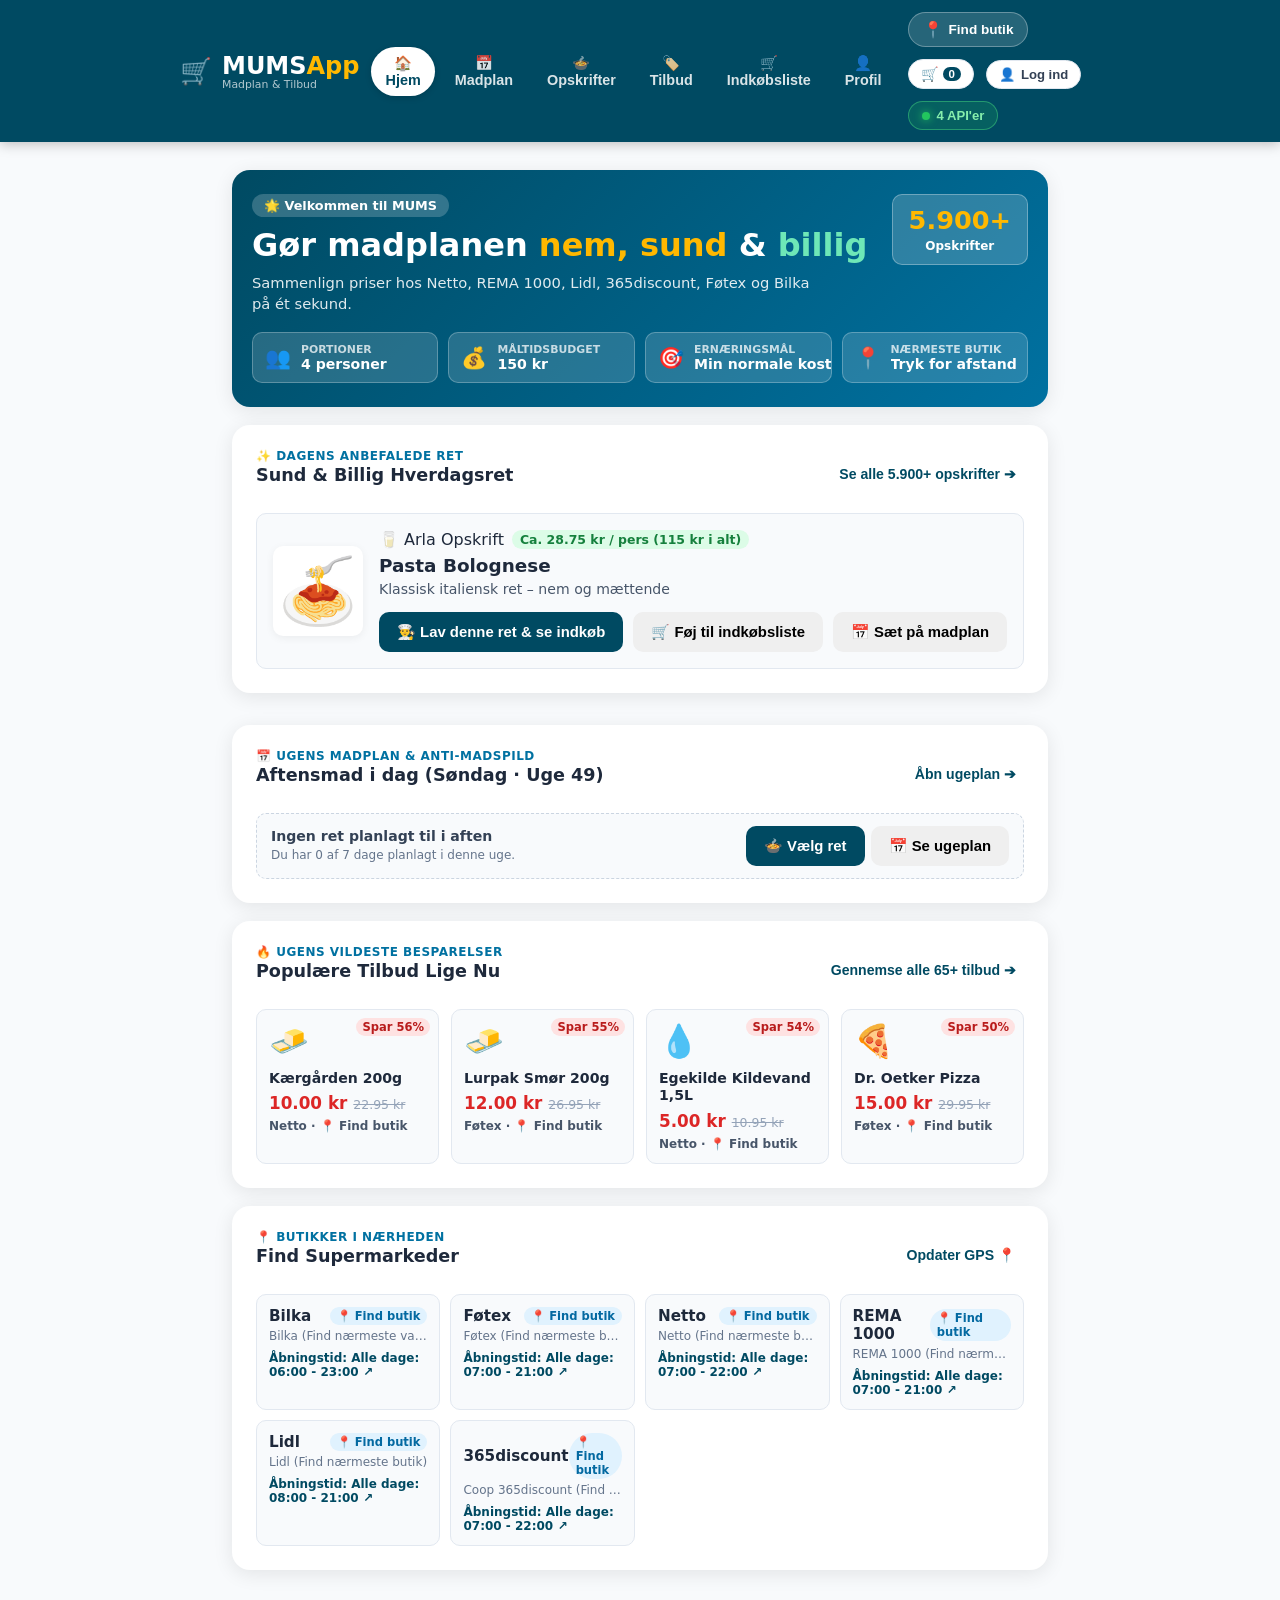
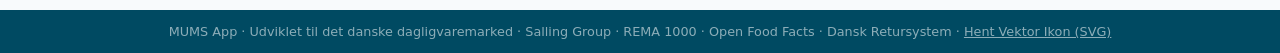
==== index.html @ fb839d9d "Multi-uge madplan (Uge 45 og frem), dynamisk person-skalering for raavarer, priser og kalorier samt " ====
<!DOCTYPE html>
<html lang="da">
<head>
  <meta charset="UTF-8" />
  <meta name="viewport" content="width=device-width, initial-scale=1.0, maximum-scale=1.0, user-scalable=no" />
  <meta name="theme-color" content="#10b981" />
  <meta name="mobile-web-app-capable" content="yes" />
  <meta name="apple-mobile-web-app-capable" content="yes" />
  <meta name="apple-mobile-web-app-status-bar-style" content="black-translucent" />
  <meta name="apple-mobile-web-app-title" content="MUMS" />
  <link rel="manifest" href="manifest.json" />
  <link rel="icon" type="image/svg+xml" href="icons/icon.svg" />
  <link rel="icon" type="image/png" sizes="192x192" href="icons/icon-192.png" />
  <link rel="apple-touch-icon" href="icons/icon-192.png" />
  <title>MUMS – Smart Dansk Mad- & Indkøbsapp</title>
  <link rel="stylesheet" href="style.css?v=11" />
  <!-- EmailJS SDK til rigtig email-afsendelse (gratis tier: 200 mails/måned) -->
  <script src="https://cdn.jsdelivr.net/npm/@emailjs/browser@4/dist/email.min.js"></script>
  <script>
    // Tving øjeblikkelig opdatering af service worker og bryd gammel cache
    if ('serviceWorker' in navigator && window.location.protocol.startsWith('http')) {
      navigator.serviceWorker.getRegistrations().then(function(regs) {
        regs.forEach(function(r) {
          if (r.waiting) r.waiting.postMessage({ type: 'SKIP_WAITING' });
          r.update();
        });
      });
    }
  </script>
</head>
<body>

  <!-- APP OPDATERING BANNER (vises automatisk når ny version er klar) -->
  <div id="updateBanner" class="update-banner hidden" role="alert" aria-live="polite">
    <span class="update-banner-icon">🆕</span>
    <div class="update-banner-text">
      <strong>Ny version af MUMS er klar!</strong>
      <span>Opdater nu for at få de nyeste funktioner og forbedringer.</span>
    </div>
    <button id="btnUpdateNow" class="btn-update-now">🔄 Opdater nu</button>
    <button id="btnUpdateDismiss" class="btn-update-dismiss" aria-label="Luk">✕</button>
  </div>

  <!-- APP HEADER (Sticky top bar) -->
  <header class="header">
    <div class="header-inner">
      <div class="logo-group" id="logoBtn" title="Gå til Hjem">
        <span class="logo-icon">🛒</span>
        <div class="logo-text-wrap">
          <span class="logo-text">MUMS<span class="logo-sub">App</span></span>
          <span class="logo-tagline">Madplan & Tilbud</span>
        </div>
      </div>

      <!-- DESKTOP TOP NAV -->
      <nav class="desktop-nav" aria-label="Hovednavigation">
        <button class="nav-tab-btn active" data-tab="home">🏠 Hjem</button>
        <button class="nav-tab-btn" data-tab="mealplan">📅 Madplan</button>
        <button class="nav-tab-btn" data-tab="recipes">🍲 Opskrifter</button>
        <button class="nav-tab-btn" data-tab="offers">🏷️ Tilbud</button>
        <button class="nav-tab-btn" data-tab="shopping">
          🛒 Indkøbsliste
          <span id="desktopCartBadge" class="nav-counter-badge hidden">0</span>
        </button>
        <button class="nav-tab-btn" data-tab="profile">👤 Profil</button>
      </nav>

      <!-- HEADER ACTIONS -->
      <div class="header-right">
        <button id="locationBtn" class="btn-location" title="Find nærmeste butikker">
          <span class="loc-icon">📍</span>
          <span id="locationBtnText">Find butik</span>
        </button>

        <button id="globalShoppingListBtn" class="btn-cart-nav" title="Gå til indkøbsliste" data-tab-target="shopping">
          🛒 <span id="cartCountBadge" class="cart-badge">0</span>
        </button>

        <button id="authBtn" class="btn-auth" title="Log ind eller se profil">
          <span id="authBtnIcon">👤</span>
          <span id="authBtnText">Log ind</span>
        </button>

        <button id="apiStatusBtn" class="btn-api-status" title="Vis tilknyttede API'er">
          <span class="api-live-dot"></span>
          <span>4 API'er</span>
        </button>

        <div class="api-counter" style="display:none;">
          <span id="callsLeft">25</span>
        </div>
      </div>
    </div>
  </header>

  <!-- MAIN APP CONTAINER -->
  <main class="main" id="mainContainer">

    <!-- PWA INSTALL PROMPT BANNER -->
    <div id="pwaInstallBanner" class="pwa-install-banner hidden">
      <div class="pwa-install-left">
        <img src="icons/icon.svg" alt="MUMS App" class="pwa-install-icon" />
        <div class="pwa-install-text-wrap">
          <div class="pwa-install-badge">📱 Føj til hjemmeskærm</div>
          <strong class="pwa-install-title">Installer MUMS som App</strong>
          <p class="pwa-install-desc">Få hurtig adgang direkte fra din telefon, fuld skærm og lynhurtig indlæsning.</p>
        </div>
      </div>
      <div class="pwa-install-actions">
        <button id="btnPwaInstall" class="btn btn-primary btn-sm">📲 Installer app</button>
        <button id="btnPwaDismiss" class="btn-dismiss-pwa" title="Luk banner" aria-label="Luk">✕</button>
      </div>
    </div>

    <!-- ========================================================================= -->
    <!-- 1. FANEN: HJEM (DASHBOARD & OVERBLIK)                                     -->
    <!-- ========================================================================= -->
    <section id="tabViewHome" class="tab-view active">
      <!-- Velkomst & Hurtigt Overblik -->
      <div class="card home-welcome-card">
        <div class="home-welcome-header">
          <div>
            <div class="home-greeting-pill">🌟 Velkommen til MUMS</div>
            <h1 class="home-hero-title">Gør madplanen <span class="highlight">nem, sund</span> & <span class="highlight2">billig</span></h1>
            <p class="home-hero-sub">Sammenlign priser hos Netto, REMA 1000, Lidl, 365discount, Føtex og Bilka på ét sekund.</p>
          </div>
          <div class="home-hero-badge">
            <span class="hero-badge-number">5.900+</span>
            <span class="hero-badge-txt">Opskrifter</span>
          </div>
        </div>

        <!-- Hurtige status-chips -->
        <div class="home-stats-grid">
          <div class="home-stat-chip" id="chipServings" data-tab-target="recipes">
            <span class="stat-chip-icon">👥</span>
            <div>
              <div class="stat-chip-lbl">Portioner</div>
              <div class="stat-chip-val" id="homeChipServingsVal">4 personer</div>
            </div>
          </div>
          <div class="home-stat-chip" id="chipBudget" data-tab-target="recipes">
            <span class="stat-chip-icon">💰</span>
            <div>
              <div class="stat-chip-lbl">Måltidsbudget</div>
              <div class="stat-chip-val" id="homeChipBudgetVal">150 kr</div>
            </div>
          </div>
          <div class="home-stat-chip" id="chipNutrition" data-tab-target="recipes">
            <span class="stat-chip-icon">🎯</span>
            <div>
              <div class="stat-chip-lbl">Ernæringsmål</div>
              <div class="stat-chip-val" id="homeChipNutritionVal">Standard mål</div>
            </div>
          </div>
          <div class="home-stat-chip" id="chipNearestStore" data-action="locate">
            <span class="stat-chip-icon">📍</span>
            <div>
              <div class="stat-chip-lbl">Nærmeste butik</div>
              <div class="stat-chip-val" id="homeChipNearestStoreVal">Tryk for afstand</div>
            </div>
          </div>
        </div>
      </div>

      <!-- Dagens Udvalgte Ret -->
      <div class="card home-featured-card">
        <div class="featured-card-top">
          <div class="section-title-wrap">
            <span class="section-badge">✨ Dagens anbefalede ret</span>
            <h2 class="section-title">Sund & Billig Hverdagsret</h2>
          </div>
          <button class="btn-link" data-tab-target="recipes">Se alle 5.900+ opskrifter ➔</button>
        </div>

        <div class="featured-dish-box" id="homeFeaturedDishBox">
          <div class="featured-dish-img">🍝</div>
          <div class="featured-dish-content">
            <div class="featured-dish-tags">
              <span class="recipe-source-badge arla">🥛 Arla Opskrift</span>
              <span class="featured-price-pill" id="homeFeaturedPricePill">Ca. 28,50 kr / pers</span>
            </div>
            <h3 class="featured-dish-title" id="homeFeaturedTitle">Cremet Pasta med Kylling & Bacon</h3>
            <p class="featured-dish-desc" id="homeFeaturedDesc">Lækker og hurtig pastaret med sprød bacon, saftig kylling og cremet flødesauce. Perfekt til familien på hverdage.</p>
            <div class="featured-dish-footer">
              <button class="btn btn-primary" id="btnCookFeatured" data-recipe-id="arla-pasta-bacon">
                👨‍🍳 Lav denne ret & se indkøb
              </button>
              <button class="btn btn-secondary" id="btnFeaturedToCart" data-recipe-id="arla-pasta-bacon">
                🛒 Føj til indkøbsliste
              </button>
              <button class="btn btn-secondary" id="btnFeaturedToMealPlan" data-recipe-id="arla-pasta-bacon" title="Sæt på ugentlig madplan">
                📅 Sæt på madplan
              </button>
            </div>
          </div>
        </div>
      </div>

      <!-- MADPLAN OVERBLIK PÅ FORSIDE -->
      <div class="card home-mealplan-preview-card" style="margin-top: 14px;">
        <div class="featured-card-top">
          <div class="section-title-wrap">
            <span class="section-badge">📅 Ugens Madplan & Anti-Madspild</span>
            <h2 class="section-title" id="homeMealPlanTodayTitle">Aftensmad i dag</h2>
          </div>
          <button class="btn-link" data-tab-target="mealplan">Åbn ugeplan ➔</button>
        </div>
        <div id="homeMealPlanTodayContent" class="home-mealplan-content" style="margin-top:12px;">
          <!-- Dynamically populated -->
        </div>
      </div>

      <!-- Ugens Hotteste Tilbud (Karrusel / Highlight) -->
      <div class="card home-offers-highlight">
        <div class="featured-card-top">
          <div class="section-title-wrap">
            <span class="section-badge">🔥 Ugens vildeste besparelser</span>
            <h2 class="section-title">Populære Tilbud Lige Nu</h2>
          </div>
          <button class="btn-link" data-tab-target="offers">Gennemse alle 65+ tilbud ➔</button>
        </div>

        <div class="home-top-offers-grid" id="homeTopOffersGrid">
          <!-- Dynamically populated with top 4 offers by savings -->
        </div>
      </div>


      <!-- Nærmeste Butikker Hurtig-Oversigt -->
      <div class="card home-stores-card">
        <div class="featured-card-top">
          <div class="section-title-wrap">
            <span class="section-badge">📍 Butikker i nærheden</span>
            <h2 class="section-title">Find Supermarkeder</h2>
          </div>
          <button class="btn-link" id="homeLocateBtn">Opdater GPS 📍</button>
        </div>
        <div class="home-stores-grid" id="homeStoresGrid">
          <!-- Dynamically populated with 6 stores -->
        </div>
      </div>
    </section>

    <!-- ========================================================================= -->
    <!-- NY FANE: MADPLAN (SKEMA, RIGTIGE PRISER, ANTI-MADSPILD & INDKØBSTJEKLISTE) -->
    <!-- ========================================================================= -->
    <section id="tabViewMealPlan" class="tab-view hidden">
      <!-- TOP OVERVIEW (MINIMALISTISK & OVERSKUELIG) -->
      <div class="card mp-clean-header-card">
        <div class="mp-clean-header-main">
          <div class="mp-header-left">
            <div class="mp-title-row">
              <h1 class="mp-main-title">📅 Madplan</h1>
              <div class="mp-quick-stats-strip">
                <span class="mp-pill mp-pill-dishes" id="mpStatDays">🍲 0/7 retter</span>
                <span class="mp-pill mp-pill-price" id="mpStatPrice">💰 0,00 kr</span>
                <span class="mp-pill mp-pill-waste" id="mpStatWasteScore">♻️ 100% udnyttelse</span>
                <span class="mp-pill mp-pill-servings" id="mpStatServings">👥 4 pers</span>
              </div>
            </div>
          </div>
          <div class="mp-header-actions">
            <button id="btnPrintMealPlanChecklist" class="btn btn-primary mp-btn-action" title="Udskriv overskuelig indkøbstjekliste med butikker">
              🖨️ Udskriv Tjekliste
            </button>
            <button id="btnTransferMealPlanToCart" class="btn btn-secondary mp-btn-action" title="Føj alle råvarer til din indkøbsliste">
              🛒 Føj til kurv
            </button>
            <button id="btnAutoFillZeroWaste" class="btn btn-secondary mp-btn-action" title="Autofyld tomme dage med retter der genbruger dine råvarer">
              ✨ Autofyld madspild
            </button>
            <button id="btnClearMealPlan" class="btn btn-secondary mp-btn-action btn-sm" title="Nulstil madplanen">
              🗑️ Nulstil
            </button>
          </div>
        </div>

        <!-- UGEVÆLGER & MULTI-UGE NAVIGATION (Vælg uge 45, 46, osv. og byg videre) -->
        <div class="mp-week-navigation-bar">
          <div class="mp-week-selector-group">
            <button type="button" class="btn btn-secondary btn-sm mp-week-nav-btn" id="btnPrevWeek" title="Gå til forrige uge">
              ◀ Forrige uge
            </button>
            <div class="mp-week-dropdown-wrap">
              <select id="mpWeekSelectDropdown" class="mp-week-select-dropdown" aria-label="Vælg uge for madplanen">
                <!-- Dynamisk genereret: Uge 44, Uge 45 (Nuværende), Uge 46, osv. -->
              </select>
            </div>
            <button type="button" class="btn btn-secondary btn-sm mp-week-nav-btn" id="btnNextWeek" title="Gå til næste uge">
              Næste uge ▶
            </button>
          </div>

          <div class="mp-week-actions-group">
            <button type="button" class="btn btn-secondary btn-sm" id="btnJumpToCurrentWeek" title="Hop direkte til den nuværende uge">
              📍 Denne uge
            </button>
            <button type="button" class="btn btn-secondary btn-sm" id="btnCopyWeekToNext" title="Kopiér denne madplan til næste uge så du kan bygge videre">
              📋 Kopiér til næste uge
            </button>
          </div>
        </div>

        <!-- PERSON-SKALERING (HURTIG VÆLGER FOR MADPLAN) -->
        <div class="mp-servings-bar-strip">
          <div class="mp-servings-label">
            <span>👥 Portionsstørrelse:</span>
            <span class="mp-servings-hint">(Skalerer automatisk råvarer, pakker, priser &amp; kalorier)</span>
          </div>
          <div class="mp-servings-pills-group" id="mpServingsPillsGroup">
            <button type="button" class="mp-serving-pill" data-servings="1">1 pers</button>
            <button type="button" class="mp-serving-pill" data-servings="2">2 pers</button>
            <button type="button" class="mp-serving-pill active" data-servings="4">4 pers</button>
            <button type="button" class="mp-serving-pill" data-servings="6">6 pers</button>
            <button type="button" class="mp-serving-pill" data-servings="8">8 pers</button>
          </div>
        </div>

        <!-- KOMPAKT ANTI-MADSPILD BÅND -->
        <div id="mpWasteInsightBox" class="mp-waste-compact-banner">
          <!-- Dynamically populated -->
        </div>
      </div>

      <!-- 7-DAGES VISUELT MADPLAN SKEMA -->
      <div class="mp-schedule-section">
        <div class="mp-schedule-header">
          <h2 class="mp-section-heading" id="mpScheduleHeading">🗓️ Ugens 7 Dage</h2>
          <span class="mp-section-hint" id="mpScheduleWeekHint">Vælg retter eller klik for at bytte</span>
        </div>
        <div class="mealplan-week-grid" id="mealPlanWeekGrid">
          <!-- 7 cards: Mandag til Søndag -->
        </div>
      </div>

      <!-- INDKØBSTJEKLISTE ("HVAD DU SKAL KØBE & HVOR FRA") -->
      <div class="card mp-shopping-card" id="mealPlanShoppingCard">
        <!-- PRINT SPECIFIK OVERSKRIFT (KUN SYNLIG PÅ PAPIR) -->
        <div class="mp-print-header" id="mpPrintHeader" style="display:none;">
          <div style="display:flex; justify-content:space-between; align-items:flex-start; border-bottom:2px solid #0f172a; padding-bottom:8px; margin-bottom:12px;">
            <div>
              <h1 style="font-size:20pt; font-weight:800; margin:0; color:#0f172a;">MUMS INDKØBSTJEKLISTE</h1>
              <p style="font-size:10pt; color:#475569; margin:3px 0 0 0;" id="mpPrintHeaderDate">Ugens madplan · Samlet indkøb</p>
            </div>
            <div style="text-align:right;">
              <div style="font-size:14pt; font-weight:800; color:#059669;" id="mpPrintHeaderTotal">Total: 0,00 kr</div>
              <div style="font-size:9pt; color:#64748b;" id="mpPrintHeaderSummary">0 retter · 0 varer</div>
            </div>
          </div>
        </div>

        <div class="mp-shopping-top-bar">
          <div>
            <div class="mp-badge-tag">🛒 Hvad du skal købe & hvor fra</div>
            <h2 class="mp-section-heading" style="margin-top:2px;">Indkøbstjekliste</h2>
            <p class="mp-subtext" id="mpShoppingSubtitle">
              Alle råvarer fra ugens måltider slået sammen i hele butikspakker.
            </p>
          </div>
          <div class="mp-shopping-top-actions no-print">
            <button id="btnPrintChecklistDirect" class="btn btn-primary mp-btn-action">
              🖨️ Udskriv Tjekliste
            </button>
            <button id="btnCopyWeeklyShoppingList" class="btn btn-secondary mp-btn-action">
              📋 Kopiér
            </button>
          </div>
        </div>

        <!-- BUTIKSVISNING TABS -->
        <div class="mp-store-filter-wrap no-print">
          <div class="mp-view-tabs" id="mpStoreViewTabs">
            <button class="mp-tab-btn active" data-view="split" id="tabViewSplit">
              🏷️ Opdelt efter butik <span class="mp-tab-pill-badge" id="mpSplitSavingsBadge">Spar mest</span>
            </button>
            <button class="mp-tab-btn" data-view="single" id="tabViewSingle">
              🏪 Samlet i én butik <span class="mp-tab-pill-badge" id="mpSingleCheapestStoreBadge">Nemmest</span>
            </button>
          </div>
        </div>

        <!-- PROGRESS TRACKER FOR TJEKLISTE -->
        <div class="mp-checklist-progress-bar-wrap no-print" id="mpChecklistProgressWrap">
          <div class="mp-progress-info">
            <span id="mpProgressText">0 af 0 varer fundet (0%)</span>
            <button type="button" class="btn-text-link" id="btnResetCheckedItems" style="display:none;">Nulstil afkrydsning</button>
          </div>
          <div class="mp-progress-track">
            <div class="mp-progress-fill" id="mpProgressFill" style="width: 0%;"></div>
          </div>
        </div>

        <!-- BUTIKSSAMMENLIGNING CHIPS -->
        <div id="mpStorePriceCompareBar" class="mp-store-compare-bar no-print" style="margin-top:12px;">
          <!-- Dynamically populated with prices across all 6 stores -->
        </div>

        <!-- TJEKLISTE AF INGREDIENSER MED INTERAKTIVE CHECKBOXES -->
        <div id="mpWeeklyIngredientsList" class="mp-checklist-container" style="margin-top:14px;">
          <!-- Dynamically populated -->
        </div>
      </div>
    </section>

    <!-- ========================================================================= -->
    <!-- 2. FANEN: OPSKRIFTER (CATALOG, PORTIONER, BUDGET & MATCH)                 -->
    <!-- ========================================================================= -->
    <section id="tabViewRecipes" class="tab-view hidden">
      <!-- PORTIONS- & BUDGET KONTROL -->
      <div class="card servings-budget-bar">
        <div class="servings-budget-inner">
          <div class="servings-group">
            <span class="ctrl-label">👥 Antal personer:</span>
            <div class="servings-pills">
              <button class="servings-btn" data-servings="1">1 pers.</button>
              <button class="servings-btn" data-servings="2">2 pers.</button>
              <button class="servings-btn active" data-servings="4">4 pers.</button>
              <button class="servings-btn" data-servings="6">6 pers.</button>
              <button class="servings-btn" data-servings="8">8 pers.</button>
            </div>
            <span class="servings-hint">Skalerer automatisk ingredienser & pakker</span>
          </div>

          <div class="budget-group">
            <span class="ctrl-label">💰 Maks. Budget pr. måltid:</span>
            <div class="budget-input-wrap">
              <input type="number" id="budgetInput" placeholder="Fx 150" min="10" step="5" class="budget-input" value="150" />
              <span class="budget-curr">kr</span>
            </div>
            <span id="budgetStatusBadge" class="budget-badge-pill within">Inden for budget</span>
          </div>
        </div>
      </div>

      <!-- ERNÆRINGSPROFIL & PRÆFERENCER -->
      <div class="card nutrition-section">
        <div class="nutrition-header">
          <div>
            <h2 class="section-title" style="margin-bottom:4px;">🎯 Dit Ernæringsmål</h2>
            <p class="section-subtitle">Vælg et hurtigt mål, skift mellem dine egne profiler, eller klik <strong>Indstil selv</strong></p>
            <div class="profile-manager-row">
              <div class="profile-select-wrap">
                <label for="userProfileSelect" class="profile-label">Aktiv profil:</label>
                <select id="userProfileSelect" class="profile-dropdown">
                  <option value="none">Standard mål</option>
                </select>
              </div>
              <div class="profile-actions-wrap">
                <button id="btnNewProfile" class="btn-profile-act" title="Opret ny profil">➕ Ny profil</button>
                <button id="btnEditProfile" class="btn-profile-act hidden" title="Rediger profil">✏️ Rediger</button>
                <button id="btnDeleteProfile" class="btn-profile-act btn-profile-danger hidden" title="Slet profil">🗑️ Slet</button>
              </div>
            </div>
          </div>
          <div class="quick-preset-btns">
            <button class="preset-pill-btn" data-preset="bulk">💪 Bulk</button>
            <button class="preset-pill-btn" data-preset="cutting">🔥 Cutting</button>
            <button class="preset-pill-btn" data-preset="maintain">⚖️ Vedligehold</button>
            <button id="toggleCustomPrefsBtn" class="preset-pill-btn preset-custom">⚙️ Indstil selv</button>
            <button id="clearProfile" class="preset-pill-btn preset-clear">× Nulstil</button>
          </div>
        </div>

        <!-- TOGGLABLE NUMERIC INPUTS CONTAINER -->
        <div id="customNutritionWrap" class="custom-nutrition-wrap hidden">
          <div class="custom-nutrition-banner">
            <span>Skriv dine specifikke grænser per portion og vælg enhed:</span>
          </div>
          <div class="pref-grid">
            <div class="pref-box">
              <label class="pref-label">
                <span>🥩 Protein</span>
                <span class="pref-sub">Min. ønsket</span>
              </label>
              <div class="pref-input-group">
                <input type="number" id="prefProteinVal" class="pref-num-input" placeholder="fx 40" min="0" step="1" />
                <select id="prefProteinUnit" class="pref-unit-select">
                  <option value="g">gram (g)</option>
                  <option value="mg">mg</option>
                  <option value="kcal">kcal</option>
                  <option value="pct">% energi</option>
                </select>
              </div>
            </div>

            <div class="pref-box">
              <label class="pref-label">
                <span>🥑 Fedt</span>
                <span class="pref-sub">Max. ønsket</span>
              </label>
              <div class="pref-input-group">
                <input type="number" id="prefFatVal" class="pref-num-input" placeholder="fx 15" min="0" step="1" />
                <select id="prefFatUnit" class="pref-unit-select">
                  <option value="g">gram (g)</option>
                  <option value="mg">mg</option>
                  <option value="kcal">kcal</option>
                  <option value="pct">% energi</option>
                </select>
              </div>
            </div>

            <div class="pref-box">
              <label class="pref-label">
                <span>⚡ Kalorier</span>
                <span class="pref-sub">Mål per portion</span>
              </label>
              <div class="pref-input-group">
                <input type="number" id="prefKcalVal" class="pref-num-input" placeholder="fx 550" min="0" step="10" />
                <select id="prefKcalUnit" class="pref-unit-select">
                  <option value="kcal">kcal</option>
                  <option value="kJ">kJ</option>
                </select>
              </div>
            </div>

            <div class="pref-box">
              <label class="pref-label">
                <span>🌾 Kulhydrater</span>
                <span class="pref-sub">Mål per portion</span>
              </label>
              <div class="pref-input-group">
                <input type="number" id="prefCarbsVal" class="pref-num-input" placeholder="fx 60" min="0" step="1" />
                <select id="prefCarbsUnit" class="pref-unit-select">
                  <option value="g">gram (g)</option>
                  <option value="mg">mg</option>
                  <option value="kcal">kcal</option>
                  <option value="pct">% energi</option>
                </select>
              </div>
            </div>
          </div>
        </div>

        <div id="profileSummary" class="profile-summary hidden">
          <span id="profileSummaryText"></span>
        </div>
      </div>

      <!-- OPSKRIFTSFILTER & ARLA / VALDEMARSRO HUB -->
      <div class="card recipe-hub-card">
        <div class="recipe-hub-top">
          <div>
            <h2 class="section-title" style="margin-bottom:4px;">🍲 Find Retter & Opskrifter</h2>
            <p class="section-subtitle">Vælg kilde, søg direkte blandt 5.900+ verificerede retter fra Arla, Valdemarsro og MUMS, eller filtrér efter råvare</p>
          </div>
          <div class="recipe-source-pills" id="recipeSourcePills">
            <button class="recipe-source-pill active" data-source="all">🌟 Alle opskrifter</button>
            <button class="recipe-source-pill" data-source="Arla">🥛 Arla Opskrifter</button>
            <button class="recipe-source-pill" data-source="Valdemarsro">🌿 Valdemarsro</button>
          </div>
        </div>

        <!-- Råvare hurtig-filtre -->
        <div class="recipe-cat-filter-row">
          <button class="recipe-cat-btn active" data-cat="all">🌟 Alle typer</button>
          <button class="recipe-cat-btn" data-cat="pasta">🍝 Pasta</button>
          <button class="recipe-cat-btn" data-cat="kylling">🍗 Kylling</button>
          <button class="recipe-cat-btn" data-cat="oksekød">🥩 Oksekød</button>
          <button class="recipe-cat-btn" data-cat="vegetar">🥦 Vegetar</button>
          <button class="recipe-cat-btn" data-cat="fisk">🐟 Fisk</button>
          <button class="recipe-cat-btn" data-cat="suppe">🍲 Suppe</button>
        </div>

        <div class="recipe-quick-search-row" style="display: flex; gap: 10px; flex-wrap: wrap; align-items: center;">
          <input type="text" id="recipeSearchInput" placeholder="🔎 Søg direkte blandt alle 5.900+ retter (fx carbonara, kylling i karry, lasagne, laks, suppe...)" class="recipe-search-input" style="flex: 1; min-width: 220px;" />
          
          <div class="recipe-focus-wrap" style="display: flex; align-items: center; gap: 8px;">
            <label for="recipeFocusSelect" style="font-size: 13px; font-weight: 700; color: var(--text-secondary); white-space: nowrap;">🎯 Fokusér på:</label>
            <select id="recipeFocusSelect" class="auth-input" style="padding: 8px 12px; font-size: 13px; border-radius: 8px; font-weight: 700; cursor: pointer; min-width: 190px; background: var(--bg-card); color: var(--text-primary); border: 1.5px solid var(--border-color);">
              <option value="cheapest">💰 Billigste pris først</option>
              <option value="match_pct">🎯 Bedste match</option>
              <option value="low_carbs">🌾 Færrest kulhydrater</option>
              <option value="high_protein">🥩 Mest protein</option>
              <option value="low_kcal">⚡ Færrest kalorier (slank)</option>
              <option value="fastest">⏱️ Hurtigste tilberedning</option>
            </select>
          </div>

          <div class="recipe-search-info-bar">
            <span id="recipeCountDisplay" class="recipe-count-pill">⚡ 5.900+ retter</span>
          </div>
        </div>
      </div>

      <!-- INGREDIENS INPUT OG BUTIKSVALG (HURTIG SØGNING) -->
      <div class="card input-section" style="margin-top: 14px;">
        <div class="section-collapsible-title">
          <span>🥕 Søg specifikt ud fra dine egne ingredienser</span>
        </div>
        <div class="quick-picks">
          <p class="quick-label">Hurtige råvarer:</p>
          <div class="quick-buttons">
            <button class="quick-btn" data-recipe="pasta">🍝 Pasta</button>
            <button class="quick-btn" data-recipe="chicken">🍗 Kylling</button>
            <button class="quick-btn" data-recipe="drinks">🥤 Sodavand & Pant</button>
            <button class="quick-btn" data-recipe="salad">🥗 Salat</button>
            <button class="quick-btn" data-recipe="soup">🍲 Suppe</button>
            <button class="quick-btn" data-recipe="fish">🐟 Fisk</button>
            <button class="quick-btn" data-recipe="eggs">🥚 Æg</button>
            <button class="quick-btn" data-recipe="beef">🥩 Oksekød</button>
          </div>
        </div>

        <div class="ingredient-input-row">
          <input type="text" id="ingredientInput" class="ingredient-input"
            placeholder="Fx: kylling, flæskesteg, pasta, eller ingredienser du har..." autocomplete="off" />
          <button id="addIngredientBtn" class="btn btn-primary">+ Tilføj råvare</button>
        </div>
        <div id="ingredientTags" class="ingredient-tags"></div>

        <div class="store-filter">
          <p class="filter-label">Aktive butikker i sammenligningen:</p>
          <div class="store-checkboxes" id="storeCheckboxes">
            <label class="store-check"><input type="checkbox" name="store" value="bilka" checked /><span class="store-dot bilka-dot"></span>Bilka</label>
            <label class="store-check"><input type="checkbox" name="store" value="foetex" checked /><span class="store-dot foetex-dot"></span>Føtex</label>
            <label class="store-check"><input type="checkbox" name="store" value="netto" checked /><span class="store-dot netto-dot"></span>Netto</label>
            <label class="store-check"><input type="checkbox" name="store" value="rema" checked /><span class="store-dot rema-dot"></span>REMA 1000</label>
            <label class="store-check"><input type="checkbox" name="store" value="lidl" checked /><span class="store-dot lidl-dot"></span>Lidl</label>
            <label class="store-check"><input type="checkbox" name="store" value="coop365" checked /><span class="store-dot coop365-dot"></span>365discount</label>
          </div>
        </div>

        <button id="searchBtn" class="btn btn-search">
          <span class="btn-icon">🔍</span>
          Find retter & sammenlign priser
        </button>
      </div>

      <!-- LOADING INDICATOR -->
      <div id="loadingSection" class="loading-section hidden">
        <div class="spinner"></div>
        <p id="loadingText" class="loading-text">Søger priser & ernæring...</p>
      </div>

      <!-- OPSKRIFTSKORT GRID -->
      <div id="resultsSection">
        <div id="recipeCards" class="recipe-cards-grid">
          <!-- Filled dynamically by renderRecipeCards() -->
        </div>

        <!-- PRISSAMMENLIGNINGS TABEL -->
        <div class="card price-comparison-card" style="margin-top:20px;">
          <div class="results-header">
            <div>
              <h2 class="section-title" style="margin-bottom:4px;">💰 Prissammenligning</h2>
              <div class="pant-banner-badge">
                <span>🏷️ <strong>Dansk Pant</strong> (Pant A: 1 kr · Pant B: 1,5 kr · Pant C: 3 kr) beregnes automatisk</span>
              </div>
            </div>
            <div class="total-row">
              <span>Bedste samlede pris:</span>
              <span id="totalBestPrice" class="total-price">—</span>
            </div>
          </div>
          <div id="comparisonTable" class="comparison-table-wrapper"></div>
          <div id="winnerBanner" class="winner-banner hidden">
            <div class="winner-icon">🏆</div>
            <div>
              <div class="winner-title">Billigste samlet indkøb</div>
              <div id="winnerStore" class="winner-store"></div>
            </div>
            <div id="winnerPrice" class="winner-price"></div>
          </div>
        </div>
      </div>

      <!-- EMPTY STATE -->
      <div id="emptyState" class="empty-state hidden">
        <div class="empty-icon">🛒</div>
        <p>Vælg dine ingredienser eller søg en ret foroven</p>
      </div>
    </section>

    <!-- ========================================================================= -->
    <!-- 3. FANEN: TILBUD (AVISER, COUNTDOWN & UDLØB-HÅNDTERING)                    -->
    <!-- ========================================================================= -->
    <section id="tabViewOffers" class="tab-view hidden">
      <!-- LIVE COUNTDOWN & AVIS STATUS BANNER -->
      <div class="card flyer-countdown-banner">
        <div class="countdown-banner-inner">
          <div class="countdown-banner-left">
            <div class="flyer-status-badge">
              <span class="live-pulse-dot"></span>
              <span id="activeFlyerBadgeText">Aktiv Tilbudsavis</span>
            </div>
            <h2 class="active-flyer-title" id="activeFlyerTitle">Bilka Avisen – Ugens Tilbud</h2>
            <div class="flyer-dates-row">
              <span>📅 Gyldig fra: <strong id="flyerStartDate">Man.</strong> til <strong id="flyerEndDate">Søn.</strong></span>
            </div>
          </div>

          <div class="countdown-banner-right">
            <div class="countdown-box">
              <span class="countdown-label">⏳ Udløber om:</span>
              <span class="countdown-clock" id="flyerCountdownClock">02d 14t 32m 10s</span>
            </div>
            <button id="btnSimulateExpire" class="btn-simulate-expire" title="Simulér avisudløb og aktivér næste avis">
              ⏩ Simulér avisudløb & skift avis
            </button>
          </div>
        </div>
      </div>

      <!-- DAGLIG TILBUDS-CHECKER FRA ALLE SUPERMARKEDER -->
      <div class="card daily-sync-bar" id="dailySyncBar">
        <div class="daily-sync-content">
          <div class="daily-sync-status-indicator">
            <span class="daily-sync-pulsing-dot"></span>
            <strong id="dailySyncTitle">Daglige Tilbudsaviser (Alle 6 supermarkeder)</strong>
          </div>
          <p class="daily-sync-details" id="dailySyncStatusText">
            🟢 Tjekker automatisk hver dag · Sidst opdateret: I dag · 65+ aktive tilbud verificeret
          </p>
        </div>
        <button id="btnDailyCheckNow" class="btn-daily-sync" title="Tjek tilbudsaviser for alle supermarkeder i dag">
          🔄 Tjek tilbudsaviser nu
        </button>
      </div>

      <!-- TILBUDSAVIS FILTER BAR -->
      <div class="card offers-filter-card">
        <div class="offers-filter-group">
          <span class="offer-filter-label">🏬 Vælg tilbudsavis / butik:</span>
          <div class="offer-pills" id="offerStorePills">
            <button class="offer-pill active" data-store="all">🌟 Alle aviser</button>
            <button class="offer-pill" data-store="bilka"><span class="store-dot bilka-dot"></span>Bilka</button>
            <button class="offer-pill" data-store="foetex"><span class="store-dot foetex-dot"></span>Føtex</button>
            <button class="offer-pill" data-store="netto"><span class="store-dot netto-dot"></span>Netto</button>
            <button class="offer-pill" data-store="rema"><span class="store-dot rema-dot"></span>REMA 1000</button>
            <button class="offer-pill" data-store="lidl"><span class="store-dot lidl-dot"></span>Lidl</button>
            <button class="offer-pill" data-store="coop365"><span class="store-dot coop365-dot"></span>365discount</button>
          </div>
        </div>

        <div class="offers-filter-group" style="margin-top: 14px;">
          <span class="offer-filter-label">🛍️ Vælg varekategori:</span>
          <div class="offer-pills" id="offerCategoryPills">
            <button class="offer-pill active" data-cat="all">🌟 Alle varer</button>
            <button class="offer-pill" data-cat="drikke">🥤 Sodavand & Drikke</button>
            <button class="offer-pill" data-cat="kod">🥩 Kød & Pålæg</button>
            <button class="offer-pill" data-cat="mejeri">🧀 Mejeri & Ost</button>
            <button class="offer-pill" data-cat="frugt">🥦 Frugt & Grønt</button>
            <button class="offer-pill" data-cat="kolonial">🍞 Brød & Kolonial</button>
            <button class="offer-pill" data-cat="frost">❄️ Frost & Is</button>
            <button class="offer-pill" data-cat="slik">🍬 Slik & Snacks</button>
          </div>
        </div>

        <div class="offers-search-row" style="margin-top: 14px; display: flex; gap: 10px; flex-wrap: wrap; align-items: center;">
          <input type="text" id="offerSearchInput" class="recipe-search-input" style="flex: 1; min-width: 200px;" placeholder="🔎 Søg blandt 65+ tilbud (fx cola, oksekød, smør, pasta, kaffe...)" />
          
          <div class="offers-sort-wrap" style="display: flex; align-items: center; gap: 8px;">
            <label for="offerSortSelect" style="font-size: 13px; font-weight: 600; color: var(--text-secondary); white-space: nowrap;">Sorter:</label>
            <select id="offerSortSelect" class="auth-input" style="padding: 8px 12px; font-size: 13px; border-radius: 8px; font-weight: 600; cursor: pointer; min-width: 170px;">
              <option value="default">🌟 Anbefalet</option>
              <option value="discount_pct">🔥 Højeste rabat (%)</option>
              <option value="savings_kr">💰 Største besparelse (kr)</option>
              <option value="price_asc">🏷️ Laveste pris (kr)</option>
            </select>
          </div>

          <div class="offers-count-indicator">
            <span id="offersCountBadge" class="offers-count-badge">65 tilbud</span>
          </div>
        </div>
      </div>

      <!-- TILBUDS GRID (Fyldes af JS) -->
      <div id="offersStrip" class="offers-grid-container">
        <!-- Rendered by renderOffers() -->
      </div>

      <!-- VIS FLERE / PAGINATION KNAP -->
      <div class="offers-pagination-wrap" id="offersPaginationWrap">
        <button id="btnLoadMoreOffers" class="btn btn-secondary btn-load-more">
          Vis flere tilbud ▾
        </button>
      </div>
    </section>

    <!-- ========================================================================= -->
    <!-- 4. FANEN: INDKØBSLISTE (DEDIKERET SIDE MED CHECKBOXE & BUTIKSRUTE)         -->
    <!-- ========================================================================= -->
    <section id="tabViewShopping" class="tab-view hidden">
      <div class="card shopping-page-card">
        <div class="shopping-page-header">
          <div>
            <h1 class="page-main-title">🛒 Min Indkøbsliste</h1>
            <p class="page-subtitle" id="pageShoppingSubTitle">Beregnet ud fra dine valgte retter og konkrete pakningsstørrelser</p>
          </div>
          <div class="shopping-header-actions">
            <button id="pageBtnClearShoppingList" class="btn-sm btn-secondary">🗑️ Ryd liste</button>
            <button id="pageBtnCopyShoppingList" class="btn-sm btn-secondary">📋 Kopiér</button>
          </div>
        </div>

        <!-- Budget & Pant status-bjælke -->
        <div class="shopping-overview-bar">
          <div class="overview-item">
            <span class="ov-label">Samlet pris</span>
            <span class="ov-val" id="pageShoppingTotalSum">0,00 kr</span>
          </div>
          <div class="overview-item">
            <span class="ov-label">Heraf Dansk Pant</span>
            <span class="ov-val" id="pageShoppingPantSum">0,00 kr</span>
          </div>
          <div class="overview-item">
            <span class="ov-label">Budget status</span>
            <span class="ov-val" id="pageShoppingBudgetStatus">Inden for budget</span>
          </div>
        </div>

        <!-- Hurtig tilføj råvare -->
        <div class="shopping-add-row">
          <input type="text" id="pageManualItemInput" class="ingredient-input" placeholder="Tilføj en ekstra vare til listen (fx mælk, gær, rugbrød)..." />
          <button id="pageBtnAddManualItem" class="btn btn-primary">+ Tilføj</button>
        </div>

        <!-- LISTE OVER VARER (Grupperet efter butik) -->
        <div id="pageShoppingListContainer" class="shopping-page-items">
          <!-- Filled by renderShoppingListPage() -->
        </div>

        <!-- Empty state for indkøbslisten -->
        <div id="shoppingEmptyNotice" class="empty-state hidden">
          <div class="empty-icon">🛒</div>
          <h3>Din indkøbsliste er tom</h3>
          <p>Find en lækker ret under Opskrifter eller tilføj tilbud for at sammensætte din liste.</p>
          <button class="btn btn-primary" data-tab-target="recipes" style="margin-top:10px;">
            Gå til Opskrifter ➔
          </button>
        </div>
      </div>
    </section>

    <!-- ========================================================================= -->
    <!-- 5. FANEN: PROFIL (BRUGERKONTO, GEMTE DATA & ERNÆRINGSPROFILER)              -->
    <!-- ========================================================================= -->
    <section id="tabViewProfile" class="tab-view hidden">
      <!-- BRUGER STATUS CARD -->
      <div class="card profile-user-card">
        <div class="profile-card-top">
          <div class="profile-avatar-large">👤</div>
          <div class="profile-user-info">
            <h2 id="profileNameDisplay" class="profile-name-text">Gæstebruger</h2>
            <p id="profileEmailDisplay" class="profile-email-text">Ikke logget ind</p>
            <div id="profileVerifyBadgeDisplay" class="email-badge-display unverified">
              <span>⚠️ Ikke bekræftet</span>
            </div>
          </div>
          <div class="profile-auth-action-wrap">
            <button id="profileAuthBtn" class="btn btn-primary">Log ind / Opret</button>
          </div>
        </div>

        <!-- Email verifikation banner -->
        <div id="profileEmailVerifyBox" class="profile-verify-box hidden">
          <strong>Bekræft din email-adresse:</strong>
          <p style="font-size:0.85rem; margin:4px 0 8px;">Indtast den 6-cifrede bekræftelseskode for at låse op for sikker datalagring:</p>
          <div style="display:flex; gap:8px;">
            <input type="text" id="profileVerifyCodeInput" placeholder="Fx 123456" class="verify-code-input" />
            <button id="btnProfileVerifySubmit" class="btn btn-primary btn-sm">Bekræft</button>
          </div>
        </div>
      </div>

      <!-- MINE STANDARD INDSTILLINGER -->
      <div class="card profile-settings-card">
        <h3 class="section-title">⚙️ Mine Standarder</h3>
        <p class="section-subtitle">Dine faste præferencer synkroniseres automatisk med din konto</p>

        <div class="profile-settings-grid">
          <div class="setting-item">
            <label class="setting-label" for="profileDefaultServings">Standard antal personer:</label>
            <select id="profileDefaultServings" class="profile-dropdown">
              <option value="1">1 person</option>
              <option value="2">2 personer</option>
              <option value="4" selected>4 personer (familie)</option>
              <option value="6">6 personer</option>
              <option value="8">8 personer</option>
            </select>
          </div>

          <div class="setting-item">
            <label class="setting-label" for="profileDefaultBudget">Maksimalt portionsbudget (kr):</label>
            <input type="number" id="profileDefaultBudget" class="budget-input" value="150" min="20" step="10" />
          </div>
        </div>

        <div style="margin-top:14px;">
          <label class="setting-label">Mine foretrukne supermarkeder:</label>
          <div class="store-checkboxes" id="profileStoreCheckboxes" style="margin-top:6px;">
            <label class="store-check"><input type="checkbox" data-profile-store="bilka" checked /><span class="store-dot bilka-dot"></span>Bilka</label>
            <label class="store-check"><input type="checkbox" data-profile-store="foetex" checked /><span class="store-dot foetex-dot"></span>Føtex</label>
            <label class="store-check"><input type="checkbox" data-profile-store="netto" checked /><span class="store-dot netto-dot"></span>Netto</label>
            <label class="store-check"><input type="checkbox" data-profile-store="rema" checked /><span class="store-dot rema-dot"></span>REMA 1000</label>
            <label class="store-check"><input type="checkbox" data-profile-store="lidl" checked /><span class="store-dot lidl-dot"></span>Lidl</label>
            <label class="store-check"><input type="checkbox" data-profile-store="coop365" checked /><span class="store-dot coop365-dot"></span>365discount</label>
          </div>
        </div>

        <button id="btnSaveProfileSettings" class="btn btn-primary" style="margin-top:16px;">
          💾 Gem indstillinger på konto
        </button>
      </div>

      <!-- UØNSKEDE INGREDIENSER & ALLERGIER -->
      <div class="card profile-allergy-card">
        <h3 class="section-title">🚫 Uønskede Ingredienser & Allergier</h3>
        <p class="section-subtitle">Vælg eller skriv præcis de ingredienser og allergener du ikke kan tåle. MUMS advarer dig og kan skjule opskrifter automatisk.</p>
        
        <!-- Input row to type any custom ingredient -->
        <div class="allergy-input-wrapper" style="margin-top: 14px;">
          <label for="profileAllergyInput" style="display:block; font-size:0.85rem; font-weight:600; margin-bottom:6px;">Tilføj en ingrediens eller allergi du ikke kan tåle:</label>
          <div class="allergy-input-row">
            <input type="text" id="profileAllergyInput" class="allergy-text-input" placeholder="Skriv f.eks. tomat, svampe, hvidløg, peanuts, laktose..." autocomplete="off" />
            <button type="button" id="btnAddProfileAllergy" class="btn btn-primary" style="white-space:nowrap; padding:8px 16px;">+ Tilføj</button>
          </div>
        </div>

        <!-- Selected excluded ingredients tags -->
        <div style="margin-top: 14px;">
          <label style="display:block; font-size:0.82rem; font-weight:600; margin-bottom:6px; color:var(--gray-600);">Dine valgte uønskede ingredienser / allergener:</label>
          <div id="profileAllergyTagsContainer" class="allergy-tags-container">
            <span class="allergy-tags-empty" style="font-size:0.82rem; color:var(--gray-500); font-style:italic;">Ingen ingredienser tilføjet endnu. Skriv en ovenfor eller vælg herunder.</span>
          </div>
        </div>

        <!-- Quick-add suggestion pills -->
        <div style="margin-top: 16px;">
          <label style="display:block; font-size:0.82rem; font-weight:600; margin-bottom:6px; color:var(--gray-600);">Hurtigvalg (klik for at tilføje / fjerne):</label>
          <div class="allergy-quick-pills-wrap" id="profileAllergyQuickPills">
            <button type="button" class="allergy-quick-pill" data-allergy="gluten">🌾 Gluten / Hvede</button>
            <button type="button" class="allergy-quick-pill" data-allergy="laktose">🥛 Laktose / Mælk</button>
            <button type="button" class="allergy-quick-pill" data-allergy="noedder">🥜 Nødder</button>
            <button type="button" class="allergy-quick-pill" data-allergy="aeg">🥚 Æg</button>
            <button type="button" class="allergy-quick-pill" data-allergy="fisk">🐟 Fisk & Skaldyr</button>
            <button type="button" class="allergy-quick-pill" data-allergy="svinekoed">🥩 Svinekød</button>
            <button type="button" class="allergy-quick-pill" data-allergy="tomat">🍅 Tomat</button>
            <button type="button" class="allergy-quick-pill" data-allergy="hvidloeg">🧄 Hvidløg</button>
            <button type="button" class="allergy-quick-pill" data-allergy="loeg">🧅 Løg</button>
            <button type="button" class="allergy-quick-pill" data-allergy="svampe">🍄 Svampe</button>
            <button type="button" class="allergy-quick-pill" data-allergy="chili">🌶️ Chili</button>
            <button type="button" class="allergy-quick-pill" data-allergy="jordbaer">🍓 Jordbær</button>
            <button type="button" class="allergy-quick-pill" data-allergy="soja">🌱 Soja</button>
            <button type="button" class="allergy-quick-pill" data-allergy="sesam">✨ Sesam</button>
          </div>
        </div>

        <div class="profile-auto-filter-row" style="margin-top:16px; padding:10px 12px; border-radius:var(--radius-sm); display:flex; align-items:center; justify-content:space-between; gap:12px;">
          <div>
            <strong style="font-size:0.88rem; display:block;">Skjul opskrifter med mine uønskede ingredienser automatisk</strong>
            <p style="font-size:0.75rem; margin:2px 0 0 0;">Når slået til, filtreres opskrifter der indeholder dine valgte ingredienser automatisk fra søgning og visning.</p>
          </div>
          <label class="toggle-switch" style="flex-shrink:0;">
            <input type="checkbox" id="profileAutoFilterAllergies" />
            <span class="toggle-slider"></span>
          </label>
        </div>

        <button id="btnSaveProfileAllergies" class="btn btn-primary" style="margin-top:14px; width:100%;">
          💾 Gem uønskede ingredienser
        </button>
      </div>

      <!-- APP-INDSTILLINGER & UDSEENDE -->
      <div class="card app-settings-card">
        <h3 class="section-title">⚙️ App-indstillinger & Udseende</h3>
        <p class="section-subtitle">Tilpas MUMS-appens udseende, visningspræferencer og data</p>

        <div class="app-setting-row">
          <div class="app-setting-info">
            <strong>Tema & Farvetilstand</strong>
            <p>Vælg mellem lyst tema og øjenvenlig mørk tilstand (Dark Mode)</p>
          </div>
          <div class="theme-switch-wrap">
            <button id="btnThemeLight" class="theme-choice-btn active" title="Lyst tema">☀️ Lyst</button>
            <button id="btnThemeDark" class="theme-choice-btn" title="Mørkt tema">🌙 Mørkt</button>
          </div>
        </div>

        <div class="app-setting-row">
          <div class="app-setting-info">
            <strong>Kompakt opskriftsvisning</strong>
            <p>Vis opskrifter i et mere kompakt gitter, så du ser flere retter på én gang</p>
          </div>
          <label class="toggle-switch">
            <input type="checkbox" id="toggleCompactView" />
            <span class="toggle-slider"></span>
          </label>
        </div>

        <div class="app-setting-row">
          <div class="app-setting-info">
            <strong>Automatisk dagligt tilbudstjek</strong>
            <p>Tjek automatisk for nye tilbudsaviser hver morgen når appen åbnes</p>
          </div>
          <label class="toggle-switch">
            <input type="checkbox" id="toggleDailyOfferCheck" checked />
            <span class="toggle-slider"></span>
          </label>
        </div>

        <div class="app-setting-row" style="border-bottom:none;">
          <div class="app-setting-info">
            <strong>Nulstil cache & gemte data</strong>
            <p>Rens lokal cache og genindlæs friske tilbud og opskrifter uden at slette din konto</p>
          </div>
          <button id="btnResetAppData" class="btn btn-secondary btn-sm" style="color:var(--danger); border-color:#fca5a5;">
            🗑️ Nulstil cache
          </button>
        </div>
      </div>

      <!-- LIVE DATA & API INTEGRATIONER -->
      <div class="card app-settings-card" id="apiSettingsCard">
        <h3 class="section-title">🔌 Integrationer & Live Forbindelser</h3>
        <p class="section-subtitle">Styr direkte dataforbindelser til e-mail, supermarkeder og ernæringsdatabaser</p>

        <!-- EmailJS integration -->
        <div class="api-box-container">
          <div class="api-box-header">
            <div style="display:flex; align-items:center; gap:8px;">
              <span style="font-size:1.4rem;">📧</span>
              <div>
                <strong>EmailJS E-mail Bekræftelse</strong>
                <div id="emailjsBadge" class="api-live-pill active">⚡ Direkte Hurtig-PIN aktiv</div>
              </div>
            </div>
          </div>
          <p class="api-box-desc">
            Hvis du ønsker at modtage rigtige bekræftelseskoder direkte i din personlige e-mail indbakke, kan du indsætte dine gratis nøgler fra <a href="https://emailjs.com" target="_blank" rel="noopener" style="color:var(--primary); font-weight:700;">emailjs.com</a> (200 gratis mails/md). Hvis felterne er tomme, benyttes øjeblikkelig sikker PIN-bekræftelse.
          </p>
          <div class="api-inputs-row">
            <div class="api-input-group">
              <label>Public Key:</label>
              <input type="text" id="cfgEmailJsPublicKey" placeholder="fx. user_xxxxxxxx" class="api-input" />
            </div>
            <div class="api-input-group">
              <label>Service ID:</label>
              <input type="text" id="cfgEmailJsServiceId" placeholder="fx. service_gmail" class="api-input" />
            </div>
            <div class="api-input-group">
              <label>Template ID:</label>
              <input type="text" id="cfgEmailJsTemplateId" placeholder="fx. template_welcome" class="api-input" />
            </div>
          </div>
          <div style="display:flex; gap:8px; margin-top:10px;">
            <button id="btnSaveEmailJsConfig" class="btn btn-primary btn-sm">💾 Gem e-mail nøgler</button>
            <button id="btnTestEmailJsConfig" class="btn btn-secondary btn-sm">🧪 Test e-mail</button>
          </div>
        </div>

        <!-- Live REMA 1000 status -->
        <div class="api-status-row">
          <div style="display:flex; align-items:center; gap:10px;">
            <span style="font-size:1.3rem;">🛍️</span>
            <div>
              <strong>REMA 1000 Live Varekatalog & Tilbud</strong>
              <p style="font-size:0.8rem; color:var(--gray-500); margin:0;">Henter live varer og kampagnetilbud direkte fra cphapp.rema1000.dk</p>
            </div>
          </div>
          <span class="api-live-tag">🟢 LIVE FORBUNDET</span>
        </div>

        <!-- Live Open Food Facts status -->
        <div class="api-status-row">
          <div style="display:flex; align-items:center; gap:10px;">
            <span style="font-size:1.3rem;">🥗</span>
            <div>
              <strong>Open Food Facts Global Næringsdatabase</strong>
              <p style="font-size:0.8rem; color:var(--gray-500); margin:0;">Live beregning af kalorier, proteiner, fedt og kulhydrater for råvarer</p>
            </div>
          </div>
          <span class="api-live-tag">🟢 LIVE FORBUNDET</span>
        </div>

        <!-- Salling Group API -->
        <div class="api-box-container" style="margin-top:14px;">
          <div class="api-box-header">
            <div style="display:flex; align-items:center; gap:8px;">
              <span style="font-size:1.4rem;">🏷️</span>
              <div>
                <strong>Salling Group API (Valgfri)</strong>
                <div class="api-live-pill">Netto · Føtex · Bilka</div>
              </div>
            </div>
          </div>
          <p class="api-box-desc">
            Indtast din officielle Salling Developer API Key (Bearer token) for direkte adgang til live Salling Group varedatabaser.
          </p>
          <div class="api-input-group" style="margin-top:8px;">
            <label>Salling API Key (Bearer):</label>
            <input type="text" id="cfgSallingApiKey" placeholder="Indsæt Salling API-nøgle..." class="api-input" />
          </div>
          <div style="margin-top:10px;">
            <button id="btnSaveSallingKey" class="btn btn-secondary btn-sm">💾 Gem Salling nøgle</button>
          </div>
        </div>
      </div>

      <!-- MINE ERNÆRINGSPROFILER -->
      <div class="card profile-nutrition-manager">
        <div class="featured-card-top">
          <div>
            <h3 class="section-title" style="margin-bottom:2px;">🎯 Mine Ernæringsprofiler</h3>
            <p class="section-subtitle">Opret og tilpas dine egne personlige mål for kalorier, protein, fedt og kulhydrater</p>
          </div>
          <button id="btnProfileCreateNewNutr" class="btn btn-primary btn-sm">➕ Opret profil</button>
        </div>

        <div id="profileUserNutrList" class="profile-nutr-list">
          <!-- Rendered dynamically -->
        </div>
      </div>

      <!-- APP INSTALLATION & PWA STATUS -->
      <div class="card profile-pwa-card">
        <div class="pwa-profile-header">
          <div class="pwa-profile-icon">📲</div>
          <div>
            <h3 class="section-title" style="margin-bottom:2px;">Installer MUMS på din enhed</h3>
            <p class="section-subtitle">Brug MUMS som en rigtig app på din iPhone, Android eller computer med fuld skærm og hurtig start.</p>
          </div>
        </div>
        <div class="pwa-profile-body" style="margin-top:12px;">
          <button id="btnProfileInstallApp" class="btn btn-primary" style="width:100%; padding:12px; font-weight:800;">
            📲 Installer MUMS App
          </button>
          <button id="btnProfileCheckUpdate" class="btn btn-secondary" style="width:100%; padding:10px; margin-top:8px; font-weight:600; display:flex; align-items:center; justify-content:center; gap:8px;">
            🔄 Tjek for opdateringer
          </button>
          <p id="profileUpdateStatusText" style="font-size:0.8rem; color:var(--gray-600); text-align:center; margin-top:6px;" class="hidden"></p>

          <div style="margin-top:14px; padding-top:12px; border-top:1px solid var(--border-color, #e2e8f0); display:flex; justify-content:space-between; align-items:center; flex-wrap:wrap; gap:8px;">
            <div style="display:flex; align-items:center; gap:8px;">
              <img src="icons/icon.svg" alt="MUMS Ikon" style="width:28px; height:28px; border-radius:6px;">
              <span style="font-size:0.82rem; font-weight:700; color:var(--text-primary, #0f172a);">MUMS App Ikon</span>
            </div>
            <div style="display:flex; gap:6px;">
              <a href="icons/icon.svg" download="MUMS_App_Vector_Icon.svg" class="btn btn-secondary btn-sm" style="font-size:0.75rem; text-decoration:none; display:inline-flex; align-items:center; gap:4px;" title="Download originalt vektor ikon i SVG format">
                ⬇️ Hent Vektor (SVG)
              </a>
              <a href="icons/icon-512.png" download="MUMS_App_Icon_512.png" class="btn btn-secondary btn-sm" style="font-size:0.75rem; text-decoration:none; display:inline-flex; align-items:center; gap:4px;" title="Download højopløselig PNG">
                ⬇️ Hent PNG (HD)
              </a>
            </div>
          </div>

          <div class="pwa-ios-instructions hidden" id="pwaIosInstructions" style="background:#f0fdf4; border:1px solid #86efac; border-radius:var(--radius-sm); padding:12px 14px; margin-top:10px;">
            <strong style="color:#166534;">📱 Sådan installeres på iPhone / iPad:</strong>
            <ol style="margin:6px 0 0 18px; font-size:0.85rem; color:#14532d; line-height:1.6;">
              <li>Tryk på <strong>Del-ikonet</strong> (firkant med pil opad) i Safari.</li>
              <li>Rul ned på listen og tryk på <strong>Føj til hjemmeskærm</strong> (+).</li>
              <li>Tryk på <strong>Tilføj</strong> øverst til højre. MUMS ligger nu som en app på din telefon!</li>
            </ol>
          </div>
        </div>
      </div>
    </section>

  </main>

  <!-- ========================================================================= -->
  <!-- MOBILE BOTTOM NAVIGATION (5 APP TABS)                                     -->
  <!-- ========================================================================= -->
  <nav class="bottom-nav" aria-label="Mobil navigation">
    <button class="nav-tab-btn active" data-tab="home">
      <span class="nav-tab-icon">🏠</span>
      <span class="nav-tab-label">Hjem</span>
    </button>
    <button class="nav-tab-btn" data-tab="mealplan">
      <span class="nav-tab-icon">📅</span>
      <span class="nav-tab-label">Madplan</span>
    </button>
    <button class="nav-tab-btn" data-tab="recipes">
      <span class="nav-tab-icon">🍲</span>
      <span class="nav-tab-label">Opskrifter</span>
    </button>
    <button class="nav-tab-btn" data-tab="offers">
      <span class="nav-tab-icon">🏷️</span>
      <span class="nav-tab-label">Tilbud</span>
    </button>
    <button class="nav-tab-btn" data-tab="shopping">
      <span class="nav-tab-icon">🛒</span>
      <span class="nav-tab-label">Indkøb</span>
      <span id="navCartBadge" class="nav-badge hidden">0</span>
    </button>
    <button class="nav-tab-btn" data-tab="profile">
      <span class="nav-tab-icon">⚙️</span>
      <span class="nav-tab-label">Indstillinger</span>
    </button>
  </nav>

  <!-- TOAST NOTIFICATION -->
  <div id="toast" class="toast hidden"></div>

  <!-- VÆLG DAG TIL RET MODAL -->
  <div id="mealPlanDayPickerModal" class="modal-backdrop hidden">
    <div class="modal-card mealplan-day-modal-card" style="max-width:540px;">
      <button id="closeMealPlanDayModal" class="modal-close-btn" title="Luk">&times;</button>
      <div class="modal-store-header">
        <div class="modal-store-logo">📅</div>
        <div>
          <h3 class="modal-store-title" id="mpPickerRecipeTitle">Føj til madplan</h3>
          <p class="modal-store-sub">Vælg hvilken uge og ugedag du vil tilberede retten</p>
        </div>
      </div>

      <!-- Ugevælger inde i modal -->
      <div class="mp-modal-week-row" style="margin-top:12px; display:flex; align-items:center; gap:8px;">
        <span style="font-size:0.82rem; font-weight:700; color:var(--text-primary, #0f172a); white-space:nowrap;">Vælg uge:</span>
        <select id="mpModalWeekSelect" class="mp-week-select-dropdown" style="flex:1;" aria-label="Vælg uge i modal">
        </select>
      </div>

      <div class="mealplan-picker-days-grid" id="mealPlanPickerDaysGrid" style="display:grid; grid-template-columns:repeat(auto-fill, minmax(140px, 1fr)); gap:10px; margin-top:14px;">
        <!-- 7 day selection buttons -->
      </div>
    </div>
  </div>

  <!-- MULTI-API STATUS MODAL -->
  <div id="apiModal" class="modal-backdrop hidden">
    <div class="modal-card">
      <button id="closeApiModal" class="modal-close-btn" title="Luk">&times;</button>
      <div class="modal-store-header">
        <div class="modal-store-logo tag-bilka">⚡</div>
        <div>
          <div class="modal-store-title">Multi-API Forbindelse</div>
          <div class="modal-store-sub">Sammenligner data på tværs af supermarkedernes datakilder</div>
        </div>
      </div>
      <div class="api-modal-list">
        <div class="api-modal-card">
          <div class="api-modal-card-top">
            <span class="api-status-dot online">🟢</span>
            <strong>Salling Group API</strong>
            <span class="api-source-tag">Bilka · Føtex · Netto</span>
          </div>
          <p class="api-modal-card-desc">Henter live produkter, priser og ugentlige tilbudsaviser for alle Salling Groups supermarkeder.</p>
        </div>
        <div class="api-modal-card">
          <div class="api-modal-card-top">
            <span class="api-status-dot online">🟢</span>
            <strong>REMA 1000 & Discount Feed</strong>
            <span class="api-source-tag">REMA 1000 · Lidl · 365discount</span>
          </div>
          <p class="api-modal-card-desc">Offentlige varekataloger og tilbud for Danmarks førende discountkæder.</p>
        </div>
        <div class="api-modal-card">
          <div class="api-modal-card-top">
            <span class="api-status-dot online">🟢</span>
            <strong>Open Food Facts API</strong>
            <span class="api-source-tag">Live Ernæringsdata</span>
          </div>
          <p class="api-modal-card-desc">Ernæringsindhold (protein, kalorier, fedt og kulhydrater) for madvarer.</p>
        </div>
        <div class="api-modal-card">
          <div class="api-modal-card-top">
            <span class="api-status-dot online">🟢</span>
            <strong>Dansk Retursystem Pant API</strong>
            <span class="api-source-tag">Pant A · Pant B · Pant C</span>
          </div>
          <p class="api-modal-card-desc">Automatisk beregning af lovpligtig dansk pant for sodavand og dåser.</p>
        </div>
      </div>
    </div>
  </div>

  <!-- BUTIK & PRODUKT MODAL -->
  <div id="storeModal" class="modal-backdrop hidden">
    <div class="modal-card">
      <button id="closeStoreModal" class="modal-close-btn" title="Luk">&times;</button>
      <div id="modalContent"></div>
    </div>
  </div>

  <!-- AUTHENTICATION MODAL -->
  <div id="authModal" class="modal-backdrop hidden">
    <div class="modal-card auth-modal-card">
      <button id="closeAuthModal" class="modal-close-btn" title="Luk">&times;</button>
      
      <!-- LOGGED OUT VIEW -->
      <div id="authLoggedOutView">
        <div class="auth-tabs">
          <button id="tabLogin" class="auth-tab-btn active">Log ind</button>
          <button id="tabRegister" class="auth-tab-btn">Opret konto</button>
        </div>

        <form id="authForm" class="auth-form" onsubmit="return false;">
          <div id="authNameGroup" class="form-group hidden">
            <label for="authName">Navn:</label>
            <input type="text" id="authName" placeholder="Dit navn" class="auth-input" />
          </div>

          <div class="form-group">
            <label for="authEmail">Email-adresse:</label>
            <input type="email" id="authEmail" required placeholder="f.eks. bruger@mail.dk" class="auth-input" />
          </div>

          <div class="form-group">
            <label for="authPassword">Adgangskode (min. 6 tegn):</label>
            <input type="password" id="authPassword" required placeholder="••••••••" minlength="6" class="auth-input" />
          </div>

          <div id="authAllergiesGroup" class="form-group hidden">
            <label class="setting-label">Har du ingredienser du ikke kan tåle? (valgfrit):</label>
            <p style="font-size:0.75rem; color:var(--gray-500); margin:-2px 0 8px 0;">Skriv eller klik på de ingredienser du vil undgå. Du kan altid tilpasse det i profilen.</p>
            
            <div class="allergy-input-row" style="margin-bottom:8px;">
              <input type="text" id="authAllergyInput" class="allergy-text-input" placeholder="f.eks. tomat, svampe, nødder, laktose..." />
              <button type="button" id="btnAddAuthAllergy" class="btn btn-sm btn-secondary" style="white-space:nowrap;">+ Tilføj</button>
            </div>

            <div id="authAllergyTagsContainer" class="allergy-tags-container" style="margin-bottom:8px; min-height:36px;">
              <span class="allergy-tags-empty" style="font-size:0.75rem; color:var(--gray-500); font-style:italic;">Ingen valgt endnu</span>
            </div>

            <div class="allergy-quick-pills-wrap" id="authAllergyQuickPills">
              <button type="button" class="allergy-quick-pill" data-allergy="gluten">🌾 Gluten</button>
              <button type="button" class="allergy-quick-pill" data-allergy="laktose">🥛 Laktose</button>
              <button type="button" class="allergy-quick-pill" data-allergy="noedder">🥜 Nødder</button>
              <button type="button" class="allergy-quick-pill" data-allergy="aeg">🥚 Æg</button>
              <button type="button" class="allergy-quick-pill" data-allergy="fisk">🐟 Fisk</button>
              <button type="button" class="allergy-quick-pill" data-allergy="svinekoed">🥩 Svinekød</button>
              <button type="button" class="allergy-quick-pill" data-allergy="tomat">🍅 Tomat</button>
              <button type="button" class="allergy-quick-pill" data-allergy="svampe">🍄 Svampe</button>
            </div>
          </div>
          <button type="submit" id="authSubmitBtn" class="btn-primary auth-submit-btn">Log ind</button>
          <p id="authErrorMsg" class="auth-error-msg hidden"></p>
        </form>
      </div>

      <!-- LOGGED IN VIEW -->
      <div id="authLoggedInView" class="hidden">
        <div class="auth-profile-card">
          <div class="auth-user-avatar">👤</div>
          <h3 id="loggedInUserName">Bruger</h3>
          <p id="loggedInUserEmail" class="auth-user-email">email@mail.dk</p>
          
          <div id="emailVerifyBanner" class="email-verify-banner">
            <span class="verify-icon">⚠️</span>
            <div>
              <strong>Email ikke bekræftet</strong>
              <p style="font-size:0.8rem; margin:2px 0 6px 0;" id="verifyBannerSubtext">Vi har sendt en 6-cifret kode til din email.</p>
              <div style="display:flex; gap:6px; align-items:center;">
                <input type="text" id="verificationCodeInput" placeholder="6-cifret kode" class="verify-code-input" maxlength="6" inputmode="numeric" />
                <button id="btnConfirmVerify" class="btn-sm btn-verify">Bekræft</button>
              </div>
              <button id="btnResendCode" class="btn-link-sm" style="margin-top:6px; font-size:0.75rem;">↩ Send kode igen</button>
              <span id="demoCodeHint" class="demo-code-hint hidden"></span>
            </div>
          </div>

          <div id="emailVerifiedBadge" class="email-verified-badge hidden">
            <span>✅ Email bekræftet & beskyttet</span>
          </div>

          <button id="btnLogout" class="btn-secondary auth-logout-btn">Log ud</button>
        </div>
      </div>
    </div>
  </div>

  <!-- ERNÆRINGSPROFIL MODAL -->
  <div id="profileModal" class="modal-backdrop hidden">
    <div class="modal-card profile-modal-card">
      <button id="closeProfileModal" class="modal-close-btn" title="Luk">&times;</button>
      <h3 id="profileModalTitle" class="modal-store-title">Opret Ernæringsprofil</h3>
      <p class="modal-store-sub">Angiv dine specifikke ernæringsmål til opskrifterne</p>

      <form id="profileForm" class="profile-modal-form" onsubmit="return false;">
        <input type="hidden" id="profileEditId" value="" />
        
        <div class="form-group">
          <label for="profNameInput">Profilnavn:</label>
          <input type="text" id="profNameInput" required placeholder="Fx Min normale kost, Høj protein, Keto" class="auth-input" />
        </div>

        <div class="profile-inputs-grid">
          <div class="form-group">
            <label for="profKcal">Kalorier (kcal):</label>
            <input type="number" id="profKcal" placeholder="Fx 2200" min="500" max="6000" class="auth-input" />
          </div>
          <div class="form-group">
            <label for="profProtein">Protein (g):</label>
            <input type="number" id="profProtein" placeholder="Fx 120" min="0" max="400" class="auth-input" />
          </div>
          <div class="form-group">
            <label for="profFat">Fedt (g):</label>
            <input type="number" id="profFat" placeholder="Fx 70" min="0" max="300" class="auth-input" />
          </div>
          <div class="form-group">
            <label for="profCarbs">Kulhydrat (g):</label>
            <input type="number" id="profCarbs" placeholder="Fx 250" min="0" max="600" class="auth-input" />
          </div>
          <div class="form-group">
            <label for="profFiber">Fibre (g):</label>
            <input type="number" id="profFiber" placeholder="Fx 30" min="0" max="100" class="auth-input" />
          </div>
        </div>

        <div class="modal-footer-btns">
          <button type="button" id="btnCancelProfile" class="btn-secondary">Annuller</button>
          <button type="submit" id="btnSaveProfile" class="btn-primary">Gem profil</button>
        </div>
      </form>
    </div>
  </div>

  <!-- POPUP INDKØBSLISTE MODAL (for hurtig visning fra header) -->
  <div id="shoppingListModal" class="modal-backdrop hidden">
    <div class="modal-card shopping-modal-card">
      <button id="closeShoppingModal" class="modal-close-btn" title="Luk">&times;</button>
      <div class="shopping-modal-header">
        <div>
          <h3 class="modal-store-title">🛒 Samlet Indkøbsliste</h3>
          <p id="shoppingModalServingsInfo" class="modal-store-sub">Beregnet ud fra dine valg og pakningsstørrelser</p>
        </div>
      </div>

      <div id="shoppingListContainer" class="shopping-list-items-container">
        <!-- Rendered dynamically -->
      </div>

      <div class="shopping-modal-summary">
        <div class="shopping-summary-row">
          <span>Samlet pris (inkl. pakker & pant):</span>
          <span id="shoppingModalTotalSum" class="shopping-total-highlight">0.00 kr</span>
        </div>
        <div id="shoppingModalBudgetCompare" class="shopping-budget-box"></div>
        <div class="modal-footer-btns" style="margin-top:12px;">
          <button id="btnClearShoppingList" class="btn-secondary btn-sm">Ryd liste</button>
          <button id="btnCloseShoppingList" class="btn-primary btn-sm">Færdig</button>
        </div>
      </div>
    </div>
  </div>

  <!-- BY- & GEOLOKATION VÆLGER MODAL -->
  <div id="locationModal" class="modal-backdrop hidden">
    <div class="modal-card location-modal-card" style="max-width: 580px;">
      <button id="closeLocationModal" class="modal-close-btn" title="Luk">&times;</button>
      <div class="location-modal-header" style="margin-bottom: 16px;">
        <h3 class="modal-store-title" style="display:flex; align-items:center; gap:8px;">
          <span>📍</span> Vælg din By eller Postnummer
        </h3>
        <p class="modal-store-sub" style="margin-top: 4px; color: var(--text-secondary); font-size: 13.5px;">
          Få præcise afstande (km) og adresser til de 6 supermarkeder uden behov for GPS-adgang.
        </p>
      </div>

      <!-- GPS KNAP -->
      <button id="btnUseBrowserGps" class="btn-location-gps" style="width: 100%; display: flex; align-items: center; justify-content: center; gap: 8px; padding: 12px; background: linear-gradient(135deg, #059669, #10b981); color: white; border: none; border-radius: 10px; font-weight: 700; font-size: 14px; cursor: pointer; margin-bottom: 16px; box-shadow: 0 2px 6px rgba(16,185,129,0.3);">
        <span>🌐</span> Brug min browsers GPS automatisk
      </button>

      <div style="display: flex; align-items: center; gap: 10px; margin-bottom: 16px;">
        <div style="flex: 1; height: 1px; background: var(--border-color);"></div>
        <span style="font-size: 12px; font-weight: 600; color: var(--text-secondary); text-transform: uppercase;">Eller vælg din by nedenfor</span>
        <div style="flex: 1; height: 1px; background: var(--border-color);"></div>
      </div>

      <!-- SØGNING EFTER BY / POSTNUMMER -->
      <div class="form-group" style="margin-bottom: 16px;">
        <label for="cityPostalInput" style="font-size: 13px; font-weight: 600; display: block; margin-bottom: 6px;">Søg by eller postnummer:</label>
        <input type="text" id="cityPostalInput" class="auth-input" placeholder="Fx 8000, Aarhus, 5000, Odense, 9000, Aalborg..." style="width: 100%;" />
      </div>

      <!-- HURTIGVALG DANMARKS STØRSTE BYER -->
      <div style="font-size: 12.5px; font-weight: 700; color: var(--text-secondary); margin-bottom: 8px;">
        Hurtigvalg (Danmarks 14 største byer):
      </div>
      <div id="cityPillsContainer" class="city-pills-grid" style="display: grid; grid-template-columns: repeat(auto-fill, minmax(120px, 1fr)); gap: 8px; max-height: 220px; overflow-y: auto; padding-right: 4px;">
        <!-- Byer fyldes dynamisk af app.js -->
      </div>

      <div class="modal-footer-btns" style="margin-top: 20px; display: flex; justify-content: flex-end; gap: 10px;">
        <button type="button" id="btnCancelLocation" class="btn-secondary">Annuller</button>
      </div>
    </div>
  </div>

  <footer class="footer">
    <p>MUMS App · Udviklet til det danske dagligvaremarked · Salling Group · REMA 1000 · Open Food Facts · Dansk Retursystem · <a href="icons/icon.svg" download="MUMS_App_Vector_Icon.svg" style="color:inherit; text-decoration:underline;">Hent Vektor Ikon (SVG)</a></p>
  </footer>

  <!-- MUMS Core App Scripts (Indlæses først så appen starter lynhurtigt) -->
  <script src="data.js?v=11"></script>
  <script src="live_offers.js?v=11"></script>
  <script src="app.js?v=11"></script>
  <!-- Kæmpe opskriftsdatabase (Indlæses med defer så siden er interaktiv med det samme) -->
  <script src="recipes_db.js?v=11" defer></script>
</body>
</html>
---- style.css ----
/* ===== RESET & BASE ===== */
*, *::before, *::after { box-sizing: border-box; margin: 0; padding: 0; }

:root {
  --primary: #004A62;
  --primary-light: #0071A1;
  --accent: #FFB800;
  --green: #22c55e;
  --green-light: #dcfce7;
  --red: #ef4444;
  --red-light: #fee2e2;
  --orange: #f97316;
  --purple: #8b5cf6;
  --gray-50: #f8fafc;
  --gray-100: #f1f5f9;
  --gray-200: #e2e8f0;
  --gray-300: #cbd5e1;
  --gray-400: #94a3b8;
  --gray-500: #64748b;
  --gray-600: #475569;
  --gray-700: #334155;
  --gray-800: #1e293b;
  --gray-900: #0f172a;
  --white: #fff;
  --shadow: 0 4px 20px rgba(0,0,0,.09);
  --shadow-lg: 0 8px 40px rgba(0,0,0,.14);
  --radius: 18px;
  --radius-sm: 10px;
  --radius-pill: 9999px;
  /* Store colours */
  --bilka: #0063a3; --bilka-bg: #e8f4fd;
  --foetex: #a06000; --foetex-bg: #fff0d6;
  --netto: #7a7a00; --netto-bg: #ffffd0;
  --rema: #c8002a; --rema-bg: #ffe4ea;
  --lidl: #0050aa; --lidl-bg: #e4eeff;
  --coop365: #00873d; --coop365-bg: #e6f7ed;
  /* Semantic aliases used by inline JS styles */
  --bg-card: #ffffff;
  --text-primary: #1e293b;
  --text-secondary: #64748b;
  --border-color: #e2e8f0;
}

body.dark-theme {
  --bg-card: #1e293b;
  --text-primary: #f1f5f9;
  --text-secondary: #94a3b8;
  --border-color: #334155;
}

body {
  font-family: 'Segoe UI', system-ui, -apple-system, sans-serif;
  background: var(--gray-50);
  color: var(--gray-800);
  min-height: 100vh;
  display: flex; flex-direction: column;
}

/* ===== HEADER ===== */
.header {
  background: var(--primary); color: white;
  position: sticky; top: 0; z-index: 100;
  box-shadow: 0 2px 12px rgba(0,0,0,.25);
}
.header-inner {
  max-width: 960px; margin: 0 auto;
  padding: 12px 20px;
  display: flex; align-items: center; justify-content: space-between; gap: 12px;
}
.logo { display: flex; align-items: center; gap: 10px; }
.logo-icon { font-size: 1.6rem; }
.logo-text { font-size: 1.5rem; font-weight: 800; color: white; }
.logo-sub { color: var(--accent); }
.header-right { display: flex; align-items: center; gap: 12px; flex-wrap: wrap; }

.btn-location {
  display: flex; align-items: center; gap: 6px;
  background: rgba(255,255,255,.15); border: 1.5px solid rgba(255,255,255,.3);
  color: white; padding: 7px 14px; border-radius: var(--radius-pill);
  cursor: pointer; font-size: .85rem; font-weight: 600;
  transition: all .2s;
}
.btn-location:hover { background: rgba(255,255,255,.25); }
.btn-location.active { background: var(--accent); border-color: var(--accent); color: var(--gray-800); }
.loc-icon { font-size: 1rem; }

.api-counter {
  display: flex; align-items: center; gap: 5px;
  background: rgba(255,255,255,.12); border-radius: var(--radius-pill);
  padding: 6px 12px; font-size: .82rem;
}
.counter-value { font-weight: 800; font-size: 1rem; color: var(--accent); transition: color .3s; }
.counter-value.low { color: #ff6b6b; }
.counter-total, .counter-label { color: rgba(255,255,255,.6); }

/* ===== MAIN ===== */
.main { max-width: 960px; margin: 0 auto; padding: 28px 20px 60px; flex: 1; display: flex; flex-direction: column; gap: 22px; }

/* ===== HERO ===== */
.hero { text-align: center; padding: 4px 0; }
.hero h1 { font-size: clamp(1.4rem, 4vw, 2rem); font-weight: 800; line-height: 1.3; }
.highlight { color: var(--primary); }
.highlight2 { color: var(--orange); }
.hero-sub { margin-top: 8px; color: var(--gray-600); font-size: .97rem; }

/* ===== CARD ===== */
.card { background: var(--white); border-radius: var(--radius); box-shadow: var(--shadow); padding: 24px; }
.section-title { font-size: 1.1rem; font-weight: 700; color: var(--gray-800); margin-bottom: 14px; }

/* ===== NUTRITION SECTION & INPUTS ===== */
.nutrition-header {
  display: flex;
  align-items: flex-start;
  justify-content: space-between;
  gap: 16px;
  flex-wrap: wrap;
  margin-bottom: 18px;
}
.section-subtitle {
  font-size: 0.88rem;
  color: var(--gray-600);
  line-height: 1.4;
  margin-top: 2px;
}
.quick-preset-btns {
  display: flex;
  align-items: center;
  gap: 8px;
  flex-wrap: wrap;
}
.preset-pill-btn {
  padding: 6px 14px;
  border-radius: var(--radius-pill);
  border: 1.5px solid var(--gray-200);
  background: var(--white);
  color: var(--gray-800);
  font-size: 0.84rem;
  font-weight: 600;
  cursor: pointer;
  transition: all 0.18s;
}
.preset-pill-btn:hover {
  border-color: var(--primary);
  background: #eaf3f7;
  color: var(--primary);
}
.preset-pill-btn.active {
  border-color: var(--primary);
  background: var(--primary);
  color: var(--white);
}
.preset-custom {
  border-color: var(--primary-light);
  color: var(--primary);
  background: #f0f7fa;
}
.preset-custom.active {
  border-color: var(--primary);
  background: var(--primary);
  color: var(--white);
}
.preset-clear {
  color: var(--gray-400);
  border-color: transparent;
  background: var(--gray-100);
}
.preset-clear:hover {
  background: #fee2e2;
  color: var(--red);
  border-color: transparent;
}

/* Custom nutrition togglable container */
.custom-nutrition-wrap {
  margin-top: 14px;
  padding-top: 14px;
  border-top: 1px solid var(--gray-200);
  animation: slideDown 0.25s ease;
}
@keyframes slideDown {
  from { opacity: 0; transform: translateY(-8px); }
  to { opacity: 1; transform: translateY(0); }
}

.custom-nutrition-banner {
  font-size: 0.82rem;
  color: var(--gray-600);
  font-weight: 600;
  margin-bottom: 12px;
}

/* 2-column robust grid that never overflows */
.pref-grid {
  display: grid;
  grid-template-columns: repeat(2, minmax(0, 1fr));
  gap: 12px;
  margin-bottom: 14px;
  width: 100%;
  box-sizing: border-box;
}
@media(max-width: 580px) {
  .pref-grid { grid-template-columns: minmax(0, 1fr); }
}

.pref-box {
  background: var(--gray-50);
  border: 1.5px solid var(--gray-200);
  border-radius: var(--radius-sm);
  padding: 12px;
  display: flex;
  flex-direction: column;
  gap: 8px;
  min-width: 0;
  max-width: 100%;
  box-sizing: border-box;
  overflow: hidden;
  transition: border-color 0.2s, box-shadow 0.2s;
}
.pref-box:focus-within {
  border-color: var(--primary);
  box-shadow: 0 0 0 3px rgba(0, 74, 98, 0.1);
  background: var(--white);
}
.pref-label {
  display: flex;
  align-items: center;
  justify-content: space-between;
  font-size: 0.86rem;
  font-weight: 700;
  color: var(--gray-800);
}
.pref-sub {
  font-size: 0.72rem;
  color: var(--gray-400);
  font-weight: 500;
}
.pref-input-group {
  display: flex;
  gap: 8px;
  align-items: center;
  width: 100%;
  min-width: 0;
  box-sizing: border-box;
}
.pref-num-input {
  flex: 1 1 0%;
  min-width: 0;
  width: 100%;
  padding: 8px 10px;
  border: 1.5px solid var(--gray-200);
  border-radius: 6px;
  font-size: 0.95rem;
  font-weight: 700;
  color: var(--gray-800);
  outline: none;
  background: var(--white);
  box-sizing: border-box;
  transition: border-color 0.2s;
}
.pref-num-input:focus {
  border-color: var(--primary);
}
.pref-unit-select {
  flex: 0 0 auto;
  width: 110px;
  max-width: 45%;
  padding: 8px 6px;
  border: 1.5px solid var(--gray-200);
  border-radius: 6px;
  font-size: 0.82rem;
  font-weight: 600;
  color: var(--gray-600);
  background: var(--white);
  cursor: pointer;
  outline: none;
  box-sizing: border-box;
}
.pref-unit-select:focus {
  border-color: var(--primary);
}

.profile-summary {
  display: flex;
  align-items: center;
  justify-content: space-between;
  gap: 10px;
  background: #f0fdf4;
  border: 1px solid #bbf7d0;
  border-radius: var(--radius-sm);
  padding: 10px 14px;
  font-size: 0.85rem;
  color: #166534;
}

/* ===== OFFERS CARD (Collapsible & Categorized) ===== */
.offers-card {
  padding: 18px 22px;
  transition: all 0.2s ease;
}
.offers-top-bar {
  display: flex;
  align-items: center;
  justify-content: space-between;
  gap: 12px;
  cursor: pointer;
  user-select: none;
}
.offers-top-bar:hover .offers-main-title {
  color: var(--primary);
}
.offers-title-group {
  display: flex;
  align-items: center;
  gap: 12px;
}
.offers-icon {
  font-size: 1.8rem;
  flex-shrink: 0;
}
.offers-main-title {
  font-size: 1.08rem;
  font-weight: 800;
  color: var(--gray-800);
  transition: color 0.15s;
}
.offers-subtitle {
  font-size: 0.83rem;
  color: var(--gray-400);
  margin-top: 2px;
}
.offers-toggle-action {
  display: flex;
  align-items: center;
  gap: 10px;
}
.offers-count-badge {
  font-size: 0.75rem;
  font-weight: 700;
  background: #fef9c3;
  color: #854d0e;
  padding: 3px 10px;
  border-radius: var(--radius-pill);
  border: 1px solid #fde047;
}
.offers-chevron-btn {
  padding: 6px 14px;
  border-radius: var(--radius-pill);
  border: 1.5px solid var(--gray-200);
  background: var(--gray-50);
  color: var(--gray-600);
  font-size: 0.82rem;
  font-weight: 700;
  cursor: pointer;
  pointer-events: none; /* Klik håndteres af offers-top-bar */
  transition: all 0.18s;
}

/* Fold-out container */
.offers-content-wrap {
  margin-top: 16px;
  padding-top: 16px;
  border-top: 1px solid var(--gray-100);
  animation: slideDown 0.25s ease;
}

/* Filter bar */
.offers-filter-bar {
  background: var(--gray-50);
  border: 1.5px solid var(--gray-200);
  border-radius: var(--radius-sm);
  padding: 14px;
  margin-bottom: 16px;
}
.offer-filter-group {
  display: flex;
  flex-direction: column;
  gap: 8px;
}
.offer-filter-label {
  font-size: 0.78rem;
  font-weight: 700;
  color: var(--gray-600);
  text-transform: uppercase;
  letter-spacing: 0.05em;
}
.offer-pills {
  display: flex;
  flex-wrap: wrap;
  gap: 6px;
}
.offer-pill {
  display: inline-flex;
  align-items: center;
  gap: 5px;
  padding: 5px 12px;
  border-radius: var(--radius-pill);
  border: 1.5px solid var(--gray-200);
  background: var(--white);
  color: var(--gray-800);
  font-size: 0.82rem;
  font-weight: 600;
  cursor: pointer;
  transition: all 0.15s;
}
.offer-pill:hover {
  border-color: var(--primary);
  background: #eaf3f7;
  color: var(--primary);
}
.offer-pill.active {
  border-color: var(--primary);
  background: var(--primary);
  color: var(--white);
}

/* Scrollable grid for offers */
.offers-grid-container {
  display: grid;
  grid-template-columns: repeat(auto-fill, minmax(175px, 1fr));
  gap: 12px;
  max-height: 480px;
  overflow-y: auto;
  padding: 2px 2px 8px;
  scrollbar-width: thin;
  scrollbar-color: var(--gray-200) transparent;
}
.offers-grid-container::-webkit-scrollbar { width: 5px; }
.offers-grid-container::-webkit-scrollbar-thumb { background: var(--gray-200); border-radius: 4px; }

.offer-card {
  background: var(--white);
  border-radius: var(--radius-sm);
  box-shadow: 0 2px 10px rgba(0,0,0,0.06);
  border: 1.5px solid var(--gray-200);
  overflow: hidden;
  display: flex;
  flex-direction: column;
  justify-content: space-between;
  transition: all 0.2s;
  cursor: pointer;
  position: relative;
}
.offer-card:hover {
  border-color: var(--primary);
  transform: translateY(-2px);
  box-shadow: 0 4px 16px rgba(0,0,0,0.1);
}
.offer-img-placeholder {
  height: 70px;
  display: flex;
  align-items: center;
  justify-content: center;
  font-size: 2.2rem;
  background: var(--gray-50);
}
.offer-info {
  padding: 10px;
  flex: 1;
  display: flex;
  flex-direction: column;
}
.offer-name {
  font-size: 0.84rem;
  font-weight: 700;
  line-height: 1.3;
  margin-bottom: 6px;
  color: var(--gray-800);
  display: -webkit-box;
  -webkit-line-clamp: 2;
  -webkit-box-orient: vertical;
  overflow: hidden;
}
.offer-prices {
  display: flex;
  align-items: baseline;
  gap: 6px;
  margin-bottom: 6px;
}
.offer-price {
  font-weight: 800;
  font-size: 1.05rem;
  color: var(--red);
}
.offer-orig {
  font-size: 0.78rem;
  text-decoration: line-through;
  color: var(--gray-400);
}
.offer-footer-row {
  display: flex;
  align-items: center;
  justify-content: space-between;
  margin-top: auto;
  padding-top: 6px;
  border-top: 1px solid var(--gray-100);
}
.offer-store-tag {
  font-size: 0.72rem;
  font-weight: 700;
  padding: 2px 8px;
  border-radius: var(--radius-pill);
}
.offer-add-btn {
  background: var(--gray-100);
  border: 1px solid var(--gray-200);
  color: var(--primary);
  font-size: 0.75rem;
  font-weight: 700;
  padding: 3px 8px;
  border-radius: var(--radius-pill);
  transition: all 0.15s;
}
.offer-card:hover .offer-add-btn {
  background: var(--primary);
  color: white;
  border-color: var(--primary);
}
.offer-discount {
  background: var(--red);
  color: white;
  font-size: 0.68rem;
  font-weight: 800;
  padding: 2px 6px;
  border-radius: var(--radius-pill);
  position: absolute;
  top: 6px;
  right: 6px;
  z-index: 2;
}

/* ===== INPUT SECTION ===== */
.quick-picks { margin-bottom: 14px; }
.quick-label { font-size: .78rem; color: var(--gray-400); text-transform: uppercase; letter-spacing: .07em; margin-bottom: 7px; }
.quick-buttons { display: flex; flex-wrap: wrap; gap: 7px; }
.quick-btn {
  padding: 6px 13px; border-radius: var(--radius-pill); border: 2px solid var(--gray-200);
  background: var(--white); cursor: pointer; font-size: .88rem; transition: all .18s; color: var(--gray-800);
}
.quick-btn:hover { border-color: var(--primary); background: #eaf3f7; color: var(--primary); }
.quick-btn.active { border-color: var(--primary); background: var(--primary); color: white; }

.ingredient-input-row { display: flex; gap: 10px; margin-bottom: 10px; }
.ingredient-input {
  flex: 1; padding: 11px 15px; border: 2px solid var(--gray-200);
  border-radius: var(--radius-sm); font-size: 1rem; transition: border-color .2s; outline: none;
}
.ingredient-input:focus { border-color: var(--primary); }

/* Buttons */
.btn { padding: 11px 18px; border-radius: var(--radius-sm); border: none; cursor: pointer; font-size: .93rem; font-weight: 600; transition: all .18s; }
.btn-primary { background: var(--primary); color: white; white-space: nowrap; }
.btn-primary:hover { background: var(--primary-light); transform: translateY(-1px); }
.btn-search {
  display: flex; align-items: center; justify-content: center; gap: 8px;
  width: 100%; padding: 15px; margin-top: 18px;
  background: linear-gradient(135deg, var(--primary), var(--primary-light));
  color: white; font-size: 1.03rem; border-radius: var(--radius);
  box-shadow: 0 4px 15px rgba(0,74,98,.35);
}
.btn-search:hover { transform: translateY(-2px); box-shadow: 0 6px 20px rgba(0,74,98,.45); }
.btn-search:disabled { opacity: .6; cursor: not-allowed; transform: none; }
.btn-icon { font-size: 1.15rem; }

/* Tags */
.ingredient-tags { display: flex; flex-wrap: wrap; gap: 7px; min-height: 32px; }
.tag {
  display: flex; align-items: center; gap: 5px;
  padding: 5px 11px; background: #eaf3f7;
  border: 2px solid var(--primary); border-radius: var(--radius-pill);
  font-size: .86rem; color: var(--primary); font-weight: 600;
  animation: tagIn .2s ease;
}
@keyframes tagIn { from{opacity:0;transform:scale(.8)} to{opacity:1;transform:scale(1)} }
.tag-remove { cursor: pointer; background: none; border: none; color: var(--primary); font-size: .95rem; padding: 0; display: flex; align-items: center; }
.tag-remove:hover { color: var(--red); }

/* Store filter */
.store-filter { margin-top: 14px; }
.filter-label { font-size: .83rem; color: var(--gray-600); font-weight: 600; margin-bottom: 9px; }
.store-checkboxes { display: flex; flex-wrap: wrap; gap: 8px; }
.store-check {
  display: flex; align-items: center; gap: 7px;
  padding: 7px 12px; border: 2px solid var(--gray-200); border-radius: var(--radius-sm);
  cursor: pointer; transition: all .18s; font-size: .88rem; font-weight: 500; user-select: none;
}
.store-check:has(input:checked) { border-color: var(--primary); background: #eaf3f7; color: var(--primary); }
.store-check input { display: none; }
.store-dot { width: 10px; height: 10px; border-radius: 50%; flex-shrink: 0; }
.bilka-dot { background: var(--bilka); }
.foetex-dot { background: var(--foetex); }
.netto-dot { background: var(--netto); }
.rema-dot { background: var(--rema); }
.lidl-dot { background: var(--lidl); }
.coop365-dot { background: var(--coop365); }

/* ===== LOADING ===== */
.loading-section { display: flex; flex-direction: column; align-items: center; gap: 14px; padding: 36px; }
.spinner { width: 42px; height: 42px; border: 4px solid var(--gray-200); border-top-color: var(--primary); border-radius: 50%; animation: spin .8s linear infinite; }
@keyframes spin { to{transform:rotate(360deg)} }
.loading-text { color: var(--gray-600); font-size: .93rem; }
.hidden { display: none !important; }

/* ===== RECIPE CARDS GRID ===== */
.recipe-cards-grid { display: flex; flex-direction: column; gap: 16px; }

/* Single recipe card */
.recipe-card-outer {
  background: var(--white); border-radius: var(--radius); box-shadow: var(--shadow);
  overflow: hidden; border: 2px solid transparent; transition: border-color .2s;
}
.recipe-card-outer.filtered-out { opacity: .35; pointer-events: none; }
.recipe-card-outer.best-match { border-color: var(--accent); }

.recipe-card-top {
  display: flex; align-items: flex-start; gap: 16px; padding: 20px 22px;
  cursor: pointer; user-select: none;
}
.recipe-card-top:hover { background: var(--gray-50); }
.recipe-emoji-big { 
  font-size: 2.4rem; 
  flex-shrink: 0; 
  width: 62px;
  height: 62px;
  display: flex;
  align-items: center;
  justify-content: center;
  border-radius: var(--radius-sm);
  overflow: hidden;
  background: var(--gray-100);
}
.recipe-thumb-img {
  width: 100%;
  height: 100%;
  object-fit: cover;
  border-radius: var(--radius-sm);
}
.recipe-main { flex: 1; min-width: 0; }
.recipe-title-row { display: flex; align-items: center; gap: 10px; flex-wrap: wrap; margin-bottom: 4px; }
.recipe-title { font-size: 1.1rem; font-weight: 800; }
.recipe-badge { font-size: .72rem; font-weight: 700; padding: 2px 9px; border-radius: var(--radius-pill); }
.badge-bulk    { background: var(--green-light); color: #166534; }
.badge-cutting { background: var(--red-light);   color: #991b1b; }
.badge-balanced{ background: #eaf3f7;             color: var(--primary); }
.badge-match   { background: #fef9c3;             color: #854d0e; }

.recipe-desc { font-size: .88rem; color: var(--gray-600); margin-bottom: 10px; }
.recipe-meta { display: flex; gap: 14px; font-size: .8rem; color: var(--gray-400); flex-wrap: wrap; }
.recipe-meta span { display: flex; align-items: center; gap: 4px; }

/* Nutrition bar */
.nutrition-bar {
  display: flex; gap: 8px; flex-wrap: wrap; margin-top: 10px;
}
.nutr-pill {
  display: flex; align-items: center; gap: 5px;
  padding: 4px 10px; border-radius: var(--radius-pill);
  font-size: .8rem; font-weight: 700;
}
.nutr-kcal  { background: #fef9c3; color: #854d0e; }
.nutr-prot  { background: var(--green-light); color: #166534; }
.nutr-fat   { background: #fce7f3; color: #9d174d; }
.nutr-carbs { background: #ede9fe; color: #5b21b6; }

.recipe-chevron { font-size: 1.1rem; color: var(--gray-400); margin-left: 6px; flex-shrink: 0; transition: transform .2s; }
.recipe-card-outer.open .recipe-chevron { transform: rotate(90deg); }

/* Recipe dropdown */
.recipe-dropdown {
  border-top: 1px solid var(--gray-100); padding: 0 22px;
  max-height: 0; overflow: hidden; transition: max-height .35s ease, padding .35s ease;
}
.recipe-card-outer.open .recipe-dropdown {
  max-height: 4000px;
  padding: 20px 22px;
  overflow: visible;
}

.recipe-dropdown-grid { display: grid; grid-template-columns: 1fr 1fr; gap: 20px; align-items: start; }
@media(max-width:768px){ .recipe-dropdown-grid { grid-template-columns: 1fr; } }

/* Steps */
.dropdown-section {
  display: flex;
  flex-direction: column;
}
.dropdown-section h3 { font-size: .95rem; font-weight: 700; color: var(--gray-800); margin-bottom: 12px; }
.steps-list {
  list-style: none;
  display: flex;
  flex-direction: column;
  gap: 10px;
  max-height: 550px;
  overflow-y: auto;
  padding-right: 8px;
  scrollbar-width: thin;
}
.steps-list li { display: flex; gap: 11px; font-size: .88rem; color: var(--gray-600); line-height: 1.55; }
.step-num { background: var(--primary); color: white; border-radius: 50%; width: 22px; height: 22px; flex-shrink: 0; display: flex; align-items: center; justify-content: center; font-size: .75rem; font-weight: 800; margin-top: 1px; }

/* Shopping list container inside dropdown */
.shopping-list {
  display: flex;
  flex-direction: column;
  gap: 8px;
  max-height: 550px;
  overflow-y: auto;
  padding-right: 8px;
  scrollbar-width: thin;
}
.shop-row {
  display: flex;
  align-items: flex-start;
  justify-content: space-between;
  gap: 12px;
  padding: 10px 12px;
  border-radius: var(--radius-sm);
  background: var(--gray-50);
  border: 1px solid var(--gray-200);
  font-size: .85rem;
}
.shop-row-left {
  flex: 1;
  min-width: 0;
}
.shop-row-right {
  display: flex;
  flex-direction: column;
  align-items: flex-end;
  gap: 4px;
  flex-shrink: 0;
}
.shop-ingredient { font-weight: 700; color: var(--gray-800); }
.shop-amount { color: var(--gray-400); font-size: .8rem; }
.shop-item-address {
  font-size: 0.76rem;
  color: var(--gray-600);
  margin-top: 5px;
  line-height: 1.35;
  display: flex;
  align-items: center;
  gap: 5px;
  flex-wrap: wrap;
}
.shop-dist-pill {
  background: #e0f2fe;
  color: #0369a1;
  font-weight: 700;
  font-size: 0.7rem;
  padding: 1px 7px;
  border-radius: var(--radius-pill);
}
.shop-store-badge { font-size: .75rem; font-weight: 700; padding: 2px 9px; border-radius: var(--radius-pill); white-space: nowrap; }
.shop-price { font-weight: 800; color: var(--primary); white-space: nowrap; }
.shop-total-row {
  display: flex; align-items: center; justify-content: space-between;
  padding: 10px 12px; border-radius: var(--radius-sm);
  background: var(--primary); color: white; font-weight: 700; margin-top: 4px;
}
.shop-total-price { font-size: 1.1rem; font-weight: 800; }

/* Indkøbsrute: Hvor du skal hen for denne ret */
.recipe-stores-breakdown {
  margin-top: 14px;
  padding-top: 14px;
  border-top: 1.5px dashed var(--gray-200);
}
.stores-breakdown-title {
  font-size: 0.85rem;
  font-weight: 700;
  color: var(--gray-800);
  margin-bottom: 8px;
}
.stores-breakdown-list {
  display: flex;
  flex-direction: column;
  gap: 8px;
}
.store-visit-card {
  background: var(--white);
  border: 1.5px solid var(--gray-200);
  border-radius: var(--radius-sm);
  padding: 10px 12px;
  font-size: 0.82rem;
  transition: border-color 0.2s;
}
.store-visit-card:hover {
  border-color: var(--primary);
}
.store-visit-top {
  display: flex;
  align-items: center;
  justify-content: space-between;
  gap: 8px;
  margin-bottom: 4px;
}
.store-visit-name {
  font-weight: 800;
  color: var(--gray-800);
  display: flex;
  align-items: center;
  gap: 6px;
}
.store-visit-dist {
  font-size: 0.75rem;
  font-weight: 700;
  background: var(--green-light);
  color: #166534;
  padding: 2px 8px;
  border-radius: var(--radius-pill);
}
.store-visit-address {
  color: var(--gray-600);
  font-size: 0.78rem;
  margin-bottom: 4px;
}
.store-visit-items {
  font-size: 0.78rem;
  color: var(--primary);
  font-weight: 600;
}
.store-visit-map-btn {
  display: inline-flex;
  align-items: center;
  gap: 4px;
  font-size: 0.75rem;
  font-weight: 700;
  color: var(--primary);
  text-decoration: none;
  margin-top: 4px;
}
.store-visit-map-btn:hover {
  text-decoration: underline;
}

.copy-list-btn {
  display: flex; align-items: center; gap: 6px; margin-top: 10px;
  padding: 8px 16px; background: var(--gray-100); border: 1.5px solid var(--gray-200);
  border-radius: var(--radius-pill); cursor: pointer; font-size: .83rem; font-weight: 600;
  color: var(--gray-600); width: 100%; justify-content: center; transition: all .18s;
}
.copy-list-btn:hover { background: var(--primary); color: white; border-color: var(--primary); }

/* Nearest store info */
.nearest-store-info {
  background: var(--green-light); border-radius: var(--radius-sm);
  padding: 10px 14px; font-size: .83rem; margin-top: 10px;
  display: flex; align-items: center; gap: 8px; color: #166534;
}

/* Cheapest cell address styles in comparison table */
.cheapest-cell-price {
  font-weight: 800;
  font-size: 0.98rem;
  color: var(--green);
}
.cheapest-cell-address {
  font-size: 0.74rem;
  color: var(--gray-600);
  margin-top: 3px;
  line-height: 1.35;
}
.cheapest-cell-dist {
  font-size: 0.72rem;
  color: #0369a1;
  font-weight: 700;
  margin-top: 2px;
}

/* Offer card store address */
.offer-store-address {
  font-size: 0.72rem;
  color: var(--gray-600);
  margin-top: 4px;
  white-space: nowrap;
  overflow: hidden;
  text-overflow: ellipsis;
}

/* ===== PRICE TABLE ===== */
.results-header { display: flex; align-items: center; justify-content: space-between; flex-wrap: wrap; gap: 12px; margin-bottom: 18px; }
.total-row { display: flex; align-items: center; gap: 10px; font-size: .93rem; color: var(--gray-600); }
.total-price { font-size: 1.4rem; font-weight: 800; color: var(--green); }

.comparison-table-wrapper { overflow-x: auto; }
.comparison-table { width: 100%; border-collapse: separate; border-spacing: 0; font-size: .88rem; }
.comparison-table th {
  background: var(--gray-100); padding: 9px 12px; text-align: left;
  font-weight: 700; color: var(--gray-600); font-size: .78rem; text-transform: uppercase; letter-spacing: .05em;
}
.comparison-table td { padding: 11px 12px; border-bottom: 1px solid var(--gray-100); vertical-align: middle; }
.comparison-table tr:last-child td { border-bottom: none; }
.comparison-table tr:hover td { background: var(--gray-50); }
.price-cell { font-weight: 700; font-size: .98rem; }
.price-best  { color: var(--green); }
.price-mid   { color: var(--primary); }
.price-high  { color: var(--red); }
.badge-best  { display: inline-block; background: var(--green); color: white; font-size: .68rem; font-weight: 700; padding: 1px 7px; border-radius: var(--radius-pill); margin-left: 5px; }
.badge-offer { display: inline-block; background: var(--red); color: white; font-size: .68rem; font-weight: 700; padding: 1px 7px; border-radius: var(--radius-pill); margin-left: 5px; }
.no-price { color: var(--gray-400); font-style: italic; font-size: .83rem; }
.ingredient-name-cell { font-weight: 600; }

/* Winner */
.winner-banner {
  display: flex; align-items: center; gap: 14px;
  background: var(--green-light); border: 2px solid var(--green);
  border-radius: var(--radius-sm); padding: 14px 18px; margin-top: 18px; flex-wrap: wrap;
}
.winner-icon { font-size: 1.8rem; }
.winner-title { font-weight: 700; font-size: .8rem; color: var(--gray-600); text-transform: uppercase; letter-spacing: .05em; }
.winner-store { font-weight: 800; font-size: 1rem; color: var(--gray-800); }
.winner-price { margin-left: auto; font-size: 1.7rem; font-weight: 900; color: var(--green); }

/* Store tag colours */
.tag-bilka { background: var(--bilka-bg); color: var(--bilka); }
.tag-foetex { background: var(--foetex-bg); color: var(--foetex); }
.tag-netto  { background: var(--netto-bg);  color: var(--netto); }
.tag-rema   { background: var(--rema-bg);   color: var(--rema); }
.tag-lidl   { background: var(--lidl-bg);   color: var(--lidl); }
.tag-coop365 { background: var(--coop365-bg); color: var(--coop365); }

/* ===== EMPTY STATE ===== */
.empty-state { display: flex; flex-direction: column; align-items: center; gap: 10px; padding: 55px 20px; color: var(--gray-400); text-align: center; }
.empty-icon { font-size: 3.2rem; opacity: .45; }

/* ===== TOAST ===== */
.toast {
  position: fixed; bottom: 22px; left: 50%; transform: translateX(-50%);
  background: var(--gray-800); color: white; padding: 11px 22px;
  border-radius: var(--radius-pill); font-size: .88rem; font-weight: 500;
  box-shadow: var(--shadow-lg); z-index: 9999; animation: toastIn .3s ease;
}
@keyframes toastIn { from{opacity:0;transform:translateX(-50%) translateY(18px)} to{opacity:1;transform:translateX(-50%) translateY(0)} }
.toast.error   { background: #dc2626; }
.toast.success { background: #16a34a; }

/* ===== FOOTER ===== */
.footer { background: var(--primary); color: rgba(255,255,255,.55); text-align: center; padding: 14px; font-size: .8rem; }
.footer strong { color: rgba(255,255,255,.88); }

/* ===== RESPONSIVE ===== */
@media(max-width:600px) {
  .card { padding: 16px; }
  .hero h1 { font-size: 1.35rem; }
  .header-inner { flex-wrap: wrap; }
  .winner-banner { flex-direction: column; align-items: flex-start; }
  .winner-price { margin-left: 0; }
}

/* ===== CLICKABLE STORES & MODAL ===== */
.price-clickable {
  cursor: pointer;
  transition: all 0.15s ease;
  border-radius: 4px;
}
.price-clickable:hover {
  background: #e2e8f0 !important;
  outline: 2px solid var(--primary);
}
.shop-clickable {
  cursor: pointer;
  transition: transform 0.15s, box-shadow 0.15s;
}
.shop-clickable:hover {
  transform: translateY(-1px);
  box-shadow: 0 2px 8px rgba(0,0,0,0.15);
}

/* Match % badge */
.badge-match-high {
  background: #dcfce7;
  color: #166534;
  border: 1.5px solid #86efac;
  font-weight: 800;
}
.badge-match-mid {
  background: #fef9c3;
  color: #854d0e;
  border: 1.5px solid #fde047;
  font-weight: 700;
}
.badge-match-low {
  background: #f1f5f9;
  color: #475569;
  border: 1.5px solid #cbd5e1;
  font-weight: 600;
}

/* Modal backdrop & card */
.modal-backdrop {
  position: fixed;
  inset: 0;
  background: rgba(15, 23, 42, 0.65);
  backdrop-filter: blur(4px);
  z-index: 99999;
  display: flex;
  align-items: center;
  justify-content: center;
  padding: 16px;
  animation: fadeIn 0.2s ease;
}
@keyframes fadeIn {
  from { opacity: 0; }
  to { opacity: 1; }
}

.modal-card {
  background: var(--white);
  border-radius: var(--radius);
  box-shadow: 0 20px 50px rgba(0,0,0,0.3);
  max-width: 480px;
  width: 100%;
  padding: 26px;
  position: relative;
  animation: scaleUp 0.25s cubic-bezier(0.16, 1, 0.3, 1);
}
@keyframes scaleUp {
  from { transform: scale(0.92) translateY(12px); opacity: 0; }
  to { transform: scale(1) translateY(0); opacity: 1; }
}

.modal-close-btn {
  position: absolute;
  top: 14px;
  right: 16px;
  background: var(--gray-100);
  border: none;
  font-size: 1.4rem;
  line-height: 1;
  width: 32px;
  height: 32px;
  border-radius: 50%;
  cursor: pointer;
  color: var(--gray-600);
  display: flex;
  align-items: center;
  justify-content: center;
  transition: all 0.15s;
}
.modal-close-btn:hover {
  background: #fee2e2;
  color: var(--red);
}

.modal-store-header {
  display: flex;
  align-items: center;
  gap: 14px;
  margin-bottom: 16px;
}
.modal-store-logo {
  font-size: 2.2rem;
  width: 52px;
  height: 52px;
  border-radius: var(--radius-sm);
  display: flex;
  align-items: center;
  justify-content: center;
}
.modal-store-title {
  font-size: 1.25rem;
  font-weight: 800;
  color: var(--gray-800);
}
.modal-store-sub {
  font-size: 0.8rem;
  color: var(--gray-400);
}
.modal-prod-summary {
  background: #f8fafc;
  border: 1.5px solid var(--gray-200);
  border-radius: var(--radius-sm);
  padding: 12px 14px;
  margin-bottom: 18px;
  display: flex;
  align-items: center;
  justify-content: space-between;
}
.modal-prod-name {
  font-weight: 700;
  font-size: 0.95rem;
  color: var(--gray-800);
}
.modal-prod-price {
  font-size: 1.25rem;
  font-weight: 800;
  color: var(--primary);
}

.modal-section-title {
  font-size: 0.78rem;
  font-weight: 700;
  color: var(--gray-400);
  text-transform: uppercase;
  letter-spacing: 0.06em;
  margin-bottom: 8px;
}

.modal-info-box {
  background: #f1f5f9;
  border-radius: var(--radius-sm);
  padding: 12px 14px;
  margin-bottom: 18px;
  display: flex;
  flex-direction: column;
  gap: 8px;
  font-size: 0.88rem;
  color: var(--gray-800);
}
.modal-info-row {
  display: flex;
  align-items: flex-start;
  gap: 8px;
}
.modal-info-row strong {
  color: var(--gray-600);
  min-width: 80px;
  flex-shrink: 0;
}

.modal-actions {
  display: flex;
  flex-direction: column;
  gap: 10px;
}

.modal-btn-website {
  display: flex;
  align-items: center;
  justify-content: center;
  gap: 8px;
  padding: 12px 20px;
  background: var(--primary);
  color: white;
  border-radius: var(--radius-sm);
  font-weight: 700;
  text-decoration: none;
  font-size: 0.95rem;
  transition: all 0.18s;
}
.modal-btn-website:hover {
  background: var(--primary-light);
  transform: translateY(-1px);
}

.modal-btn-maps {
  display: flex;
  align-items: center;
  justify-content: center;
  gap: 8px;
  padding: 11px 20px;
  background: var(--gray-100);
  color: var(--gray-800);
  border: 1.5px solid var(--gray-200);
  border-radius: var(--radius-sm);
  font-weight: 600;
  text-decoration: none;
  font-size: 0.9rem;
  transition: all 0.18s;
}
.modal-btn-maps:hover {
  border-color: var(--gray-400);
  background: var(--gray-200);
}

/* ===== MULTI-API & PANT STYLES ===== */
.btn-api-status {
  display: flex;
  align-items: center;
  gap: 7px;
  background: rgba(34, 197, 94, 0.18);
  border: 1.5px solid rgba(74, 222, 128, 0.45);
  color: #86efac;
  padding: 6px 13px;
  border-radius: var(--radius-pill);
  cursor: pointer;
  font-size: 0.82rem;
  font-weight: 700;
  transition: all 0.2s;
}
.btn-api-status:hover {
  background: rgba(34, 197, 94, 0.3);
  color: white;
  transform: translateY(-1px);
}
.api-live-dot {
  width: 8px;
  height: 8px;
  background: #22c55e;
  border-radius: 50%;
  box-shadow: 0 0 8px #22c55e;
  animation: pulseLive 1.8s infinite;
}
@keyframes pulseLive {
  0% { transform: scale(0.95); box-shadow: 0 0 0 0 rgba(34, 197, 94, 0.7); }
  70% { transform: scale(1.1); box-shadow: 0 0 0 6px rgba(34, 197, 94, 0); }
  100% { transform: scale(0.95); box-shadow: 0 0 0 0 rgba(34, 197, 94, 0); }
}

/* Pant notice banner */
.pant-banner-badge {
  display: inline-flex;
  align-items: center;
  gap: 6px;
  background: #f0fdf4;
  border: 1px solid #bbf7d0;
  color: #166534;
  padding: 4px 10px;
  border-radius: var(--radius-pill);
  font-size: 0.76rem;
  font-weight: 600;
  margin-top: 4px;
}

/* Offer card pant badge */
.offer-pant {
  font-size: 0.73rem;
  font-weight: 700;
  color: #0284c7;
  background: #e0f2fe;
  padding: 2px 7px;
  border-radius: var(--radius-pill);
  border: 1px solid #bae6fd;
  white-space: nowrap;
}
.offer-total-pant {
  font-size: 0.74rem;
  color: var(--gray-600);
  font-weight: 600;
  margin-top: 2px;
}

/* Price comparison cell pant tag */
.pant-cell-tag {
  display: block;
  font-size: 0.72rem;
  font-weight: 600;
  color: #0369a1;
  background: #f0f9ff;
  border-radius: 4px;
  padding: 1px 4px;
  margin-top: 3px;
  border: 1px solid #e0f2fe;
}

/* Shopping list pant info */
.shop-pant-badge {
  font-size: 0.72rem;
  font-weight: 700;
  color: #0369a1;
  background: #e0f2fe;
  padding: 2px 6px;
  border-radius: var(--radius-pill);
  margin-left: 6px;
}

/* Multi-API Modal List */
.api-modal-list {
  display: flex;
  flex-direction: column;
  gap: 12px;
  margin-bottom: 16px;
}
.api-modal-card {
  background: var(--gray-50);
  border: 1.5px solid var(--gray-200);
  border-radius: var(--radius-sm);
  padding: 12px 14px;
  display: flex;
  flex-direction: column;
  gap: 6px;
}
.api-modal-card-top {
  display: flex;
  align-items: center;
  gap: 8px;
  font-size: 0.9rem;
  color: var(--gray-800);
}
.api-source-tag {
  margin-left: auto;
  font-size: 0.72rem;
  font-weight: 700;
  background: #e2e8f0;
  color: var(--gray-600);
  padding: 2px 8px;
  border-radius: var(--radius-pill);
}
.api-modal-card-desc {
  font-size: 0.8rem;
  color: var(--gray-600);
  line-height: 1.35;
}
.api-status-dot.online {
  font-size: 0.85rem;
}


/* ─── UGE 2: AUTH, PERSONER, ERNÆRINGSPROFILER, INDKØBSLISTE & BUDGET ─────── */

/* Auth & Cart Navigation Buttons */
.btn-auth {
  display: flex;
  align-items: center;
  gap: 6px;
  background: white;
  border: 1.5px solid var(--gray-200);
  padding: 6px 12px;
  border-radius: var(--radius-pill);
  font-size: 0.82rem;
  font-weight: 700;
  color: var(--gray-700);
  cursor: pointer;
  transition: all var(--transition);
}
.btn-auth:hover {
  border-color: var(--primary);
  color: var(--primary);
  background: #f0fdf4;
}

.btn-cart-nav {
  position: relative;
  display: flex;
  align-items: center;
  gap: 4px;
  background: white;
  border: 1.5px solid var(--gray-200);
  padding: 6px 12px;
  border-radius: var(--radius-pill);
  font-size: 0.88rem;
  font-weight: 700;
  cursor: pointer;
  transition: all var(--transition);
}
.btn-cart-nav:hover {
  border-color: var(--primary);
  background: #f0fdf4;
}
.cart-badge {
  background: var(--primary);
  color: white;
  font-size: 0.72rem;
  font-weight: 800;
  padding: 1px 6px;
  border-radius: var(--radius-pill);
  min-width: 18px;
  text-align: center;
}

/* Servings & Budget Bar */
.servings-budget-bar {
  margin-bottom: 20px;
  background: white;
  border: 1.5px solid var(--gray-200);
  border-radius: var(--radius-md);
  padding: 14px 18px;
  box-shadow: var(--shadow-sm);
}
.servings-budget-inner {
  display: flex;
  align-items: center;
  justify-content: space-between;
  gap: 20px;
  flex-wrap: wrap;
}
.servings-group, .budget-group {
  display: flex;
  align-items: center;
  gap: 10px;
  flex-wrap: wrap;
}
.ctrl-label {
  font-size: 0.88rem;
  font-weight: 700;
  color: var(--gray-800);
}
.servings-pills {
  display: flex;
  gap: 6px;
}
.servings-btn {
  background: var(--gray-100);
  border: 1.5px solid var(--gray-200);
  padding: 6px 12px;
  border-radius: var(--radius-pill);
  font-size: 0.82rem;
  font-weight: 700;
  color: var(--gray-700);
  cursor: pointer;
  transition: all var(--transition);
}
.servings-btn:hover {
  background: var(--gray-200);
}
.servings-btn.active {
  background: var(--primary);
  color: white;
  border-color: var(--primary);
}
.servings-hint {
  font-size: 0.78rem;
  color: var(--gray-400);
  font-style: italic;
}
.budget-input-wrap {
  display: flex;
  align-items: center;
  background: var(--gray-50);
  border: 1.5px solid var(--gray-200);
  border-radius: var(--radius-sm);
  padding: 2px 8px;
  transition: border-color var(--transition);
}
.budget-input-wrap:focus-within {
  border-color: var(--primary);
}
.budget-input {
  width: 70px;
  border: none;
  background: transparent;
  font-size: 0.95rem;
  font-weight: 700;
  color: var(--gray-800);
  padding: 4px;
}
.budget-input:focus {
  outline: none;
}
.budget-curr {
  font-size: 0.85rem;
  font-weight: 700;
  color: var(--gray-500);
}
.budget-badge-pill {
  font-size: 0.78rem;
  font-weight: 700;
  padding: 4px 10px;
  border-radius: var(--radius-pill);
}
.budget-badge-pill.within {
  background: #dcfce7;
  color: #15803d;
}
.budget-badge-pill.over {
  background: #fee2e2;
  color: #b91c1c;
}

/* Profile Manager in Nutrition Section */
.profile-manager-row {
  display: flex;
  align-items: center;
  gap: 12px;
  margin-top: 10px;
  flex-wrap: wrap;
}
.profile-select-wrap {
  display: flex;
  align-items: center;
  gap: 8px;
}
.profile-label {
  font-size: 0.84rem;
  font-weight: 700;
  color: var(--gray-700);
}
.profile-dropdown {
  background: white;
  border: 1.5px solid var(--gray-200);
  border-radius: var(--radius-sm);
  padding: 5px 10px;
  font-size: 0.85rem;
  font-weight: 600;
  color: var(--gray-800);
  cursor: pointer;
}
.profile-actions-wrap {
  display: flex;
  gap: 6px;
}
.btn-profile-act {
  background: white;
  border: 1.5px solid var(--gray-200);
  border-radius: var(--radius-sm);
  padding: 4px 9px;
  font-size: 0.78rem;
  font-weight: 700;
  color: var(--gray-700);
  cursor: pointer;
  transition: all var(--transition);
}
.btn-profile-act:hover {
  background: var(--gray-100);
  border-color: var(--gray-300);
}
.btn-profile-danger:hover {
  background: #fee2e2;
  border-color: #fca5a5;
  color: #b91c1c;
}

/* Auth Modal */
.auth-modal-card {
  max-width: 440px;
}
.auth-tabs {
  display: flex;
  border-bottom: 2px solid var(--gray-200);
  margin-bottom: 20px;
}
.auth-tab-btn {
  flex: 1;
  background: transparent;
  border: none;
  padding: 10px 14px;
  font-size: 0.95rem;
  font-weight: 700;
  color: var(--gray-400);
  cursor: pointer;
  border-bottom: 3px solid transparent;
  margin-bottom: -2px;
  transition: all var(--transition);
}
.auth-tab-btn.active {
  color: var(--primary);
  border-bottom-color: var(--primary);
}
.auth-form {
  display: flex;
  flex-direction: column;
  gap: 14px;
}
.auth-input {
  width: 100%;
  padding: 9px 12px;
  border: 1.5px solid var(--gray-200);
  border-radius: var(--radius-sm);
  font-size: 0.9rem;
  transition: border-color var(--transition);
}
.auth-input:focus {
  outline: none;
  border-color: var(--primary);
}
.auth-submit-btn {
  margin-top: 6px;
  padding: 10px;
  font-size: 0.95rem;
  font-weight: 800;
}
.auth-error-msg {
  background: #fee2e2;
  border: 1px solid #fca5a5;
  color: #b91c1c;
  padding: 8px 12px;
  border-radius: var(--radius-sm);
  font-size: 0.82rem;
  font-weight: 600;
}
.auth-profile-card {
  text-align: center;
  padding: 10px 0;
}
.auth-user-avatar {
  font-size: 3rem;
  margin-bottom: 6px;
}
.auth-user-email {
  font-size: 0.85rem;
  color: var(--gray-500);
  margin-bottom: 16px;
}
.email-verify-banner {
  background: #fffbeb;
  border: 1.5px solid #fde68a;
  border-radius: var(--radius-sm);
  padding: 12px;
  margin-bottom: 16px;
  text-align: left;
  display: flex;
  gap: 10px;
}
.verify-icon {
  font-size: 1.3rem;
}
.verify-code-input {
  width: 120px;
  padding: 6px 8px;
  font-size: 0.85rem;
  font-weight: 700;
  border: 1.5px solid var(--gray-200);
  border-radius: var(--radius-sm);
}
.btn-verify {
  background: var(--primary);
  color: white;
  border: none;
  padding: 6px 12px;
  border-radius: var(--radius-sm);
  font-weight: 700;
  cursor: pointer;
}
.demo-code-hint {
  font-size: 0.75rem;
  color: var(--gray-500);
  display: block;
  margin-top: 4px;
}
.email-verified-badge {
  background: #dcfce7;
  color: #15803d;
  font-size: 0.82rem;
  font-weight: 700;
  padding: 8px 12px;
  border-radius: var(--radius-sm);
  margin-bottom: 16px;
}
.auth-user-stats {
  display: grid;
  grid-template-columns: 1fr 1fr;
  gap: 10px;
  margin-bottom: 20px;
}
.auth-stat-item {
  background: var(--gray-50);
  border: 1px solid var(--gray-200);
  border-radius: var(--radius-sm);
  padding: 8px;
}
.stat-lbl {
  display: block;
  font-size: 0.72rem;
  color: var(--gray-500);
}
.stat-val {
  font-size: 0.85rem;
  font-weight: 800;
  color: var(--gray-800);
}
.auth-logout-btn {
  width: 100%;
  padding: 9px;
  font-size: 0.9rem;
  font-weight: 700;
}

/* Profile Modal */
.profile-modal-card {
  max-width: 480px;
}
.profile-inputs-grid {
  display: grid;
  grid-template-columns: 1fr 1fr;
  gap: 12px;
  margin-bottom: 16px;
}
.modal-footer-btns {
  display: flex;
  justify-content: flex-end;
  gap: 10px;
}

/* Shopping List Modal */
.shopping-modal-card {
  max-width: 640px;
  max-height: 85vh;
  display: flex;
  flex-direction: column;
}
.shopping-modal-header {
  border-bottom: 1.5px solid var(--gray-200);
  padding-bottom: 12px;
  margin-bottom: 14px;
}
.shopping-list-items-container {
  overflow-y: auto;
  max-height: 48vh;
  display: flex;
  flex-direction: column;
  gap: 10px;
  padding-right: 4px;
}
.shopping-item-card {
  background: var(--gray-50);
  border: 1.5px solid var(--gray-200);
  border-radius: var(--radius-sm);
  padding: 10px 14px;
  display: flex;
  align-items: center;
  justify-content: space-between;
  gap: 12px;
}
.shopping-item-left {
  display: flex;
  flex-direction: column;
  gap: 3px;
}
.shopping-item-title {
  font-size: 0.92rem;
  font-weight: 700;
  color: var(--gray-900);
}
.shopping-item-meta {
  font-size: 0.78rem;
  color: var(--gray-500);
  display: flex;
  align-items: center;
  gap: 8px;
  flex-wrap: wrap;
}
.pkg-badge {
  background: #e0f2fe;
  color: #0369a1;
  font-weight: 700;
  padding: 2px 7px;
  border-radius: var(--radius-pill);
}
.shopping-item-right {
  text-align: right;
  min-width: 90px;
}
.shopping-item-price {
  font-size: 1.05rem;
  font-weight: 800;
  color: var(--gray-900);
}
.shopping-item-orig-price {
  font-size: 0.78rem;
  color: var(--gray-400);
  text-decoration: line-through;
  display: block;
}
.shopping-item-missing {
  color: #dc2626;
  font-size: 0.82rem;
  font-weight: 700;
}
.shopping-modal-summary {
  border-top: 1.5px solid var(--gray-200);
  padding-top: 14px;
  margin-top: 14px;
}
.shopping-summary-row {
  display: flex;
  align-items: center;
  justify-content: space-between;
  font-size: 0.95rem;
  font-weight: 700;
  color: var(--gray-800);
}
.shopping-total-highlight {
  font-size: 1.35rem;
  font-weight: 800;
  color: var(--primary);
}
.shopping-budget-box {
  margin-top: 10px;
  padding: 10px 12px;
  border-radius: var(--radius-sm);
  font-size: 0.85rem;
  font-weight: 700;
}
.shopping-budget-box.within {
  background: #dcfce7;
  color: #15803d;
  border: 1px solid #86efac;
}
.shopping-budget-box.over {
  background: #fee2e2;
  color: #b91c1c;
  border: 1px solid #fca5a5;
}

/* ─── RECIPE HUB & ARLA / VALDEMARSRO SEARCH ─── */
.recipe-hub-card {
  margin-bottom: 20px;
  background: linear-gradient(135deg, #ffffff 0%, #f8fafc 100%);
  border: 1px solid var(--gray-200);
}
.recipe-hub-top {
  display: flex;
  justify-content: space-between;
  align-items: flex-start;
  flex-wrap: wrap;
  gap: 12px;
  margin-bottom: 14px;
}
.recipe-source-pills {
  display: flex;
  flex-wrap: wrap;
  gap: 6px;
}
.recipe-source-pill {
  padding: 6px 14px;
  background: var(--gray-100);
  border: 1.5px solid var(--gray-200);
  border-radius: 20px;
  font-size: 0.85rem;
  font-weight: 700;
  color: var(--gray-700);
  cursor: pointer;
  transition: all var(--transition);
}
.recipe-source-pill:hover {
  background: var(--gray-200);
  border-color: var(--gray-300);
}
.recipe-source-pill.active {
  background: var(--primary);
  border-color: var(--primary);
  color: #ffffff;
}
.recipe-quick-search-row {
  display: flex;
  flex-direction: column;
  gap: 10px;
}
.recipe-search-input {
  width: 100%;
  padding: 10px 14px;
  font-size: 0.95rem;
  border: 1.5px solid var(--gray-300);
  border-radius: var(--radius-sm);
  background: #ffffff;
}
.recipe-search-input:focus {
  outline: none;
  border-color: var(--primary);
  box-shadow: 0 0 0 3px rgba(37, 99, 235, 0.12);
}
.infinite-links-wrap {
  display: flex;
  flex-wrap: wrap;
  align-items: center;
  gap: 10px;
}
.infinite-source-link {
  display: inline-flex;
  align-items: center;
  gap: 6px;
  padding: 6px 12px;
  border-radius: 6px;
  font-size: 0.82rem;
  font-weight: 700;
  text-decoration: none;
  transition: all var(--transition);
}
.infinite-source-link.arla-link {
  background: #eff6ff;
  color: #1d4ed8;
  border: 1px solid #bfdbfe;
}
.infinite-source-link.arla-link:hover {
  background: #dbeafe;
  color: #1e40af;
}
.infinite-source-link.valdemarsro-link {
  background: #f0fdf4;
  color: #15803d;
  border: 1px solid #bbf7d0;
}

.recipe-search-info-bar {
  display: flex;
  align-items: center;
  justify-content: space-between;
  gap: 8px;
}
.recipe-count-pill {
  display: inline-flex;
  align-items: center;
  gap: 6px;
  background: #f0fdf4;
  color: #166534;
  border: 1px solid #bbf7d0;
  padding: 5px 12px;
  border-radius: var(--radius-pill);
  font-size: 0.82rem;
  font-weight: 700;
}
.btn-load-more-recipes {
  width: 100%;
  padding: 14px;
  background: var(--primary);
  color: #fff;
  border: none;
  border-radius: var(--radius-sm);
  font-size: 0.95rem;
  font-weight: 800;
  cursor: pointer;
  margin-top: 14px;
  transition: transform 0.15s, background 0.15s;
  display: flex;
  align-items: center;
  justify-content: center;
  gap: 8px;
}
.btn-load-more-recipes:hover {
  background: var(--primary-light);
  transform: translateY(-1px);
}

.infinite-source-link.valdemarsro-link:hover {
  background: #dcfce7;
  color: #166534;
}

/* ========================================================================= */
/* UGE 3: MODERN MOBILE-FIRST APP STYLES & BOTTOM NAVIGATION                 */
/* ========================================================================= */

/* Prevent horizontal overflow globally */
html, body {
  overflow-x: hidden;
  max-width: 100vw;
  -webkit-tap-highlight-color: transparent;
}

.main {
  padding-bottom: 84px; /* Space for bottom nav */
}

/* Header tweaks */
.logo-group {
  display: flex;
  align-items: center;
  gap: 10px;
  cursor: pointer;
  user-select: none;
}
.logo-tagline {
  display: block;
  font-size: 0.68rem;
  color: rgba(255,255,255,0.7);
  font-weight: 500;
  line-height: 1;
}

/* Desktop Navigation */
.desktop-nav {
  display: none;
  align-items: center;
  gap: 6px;
}
@media (min-width: 768px) {
  .desktop-nav {
    display: flex;
  }
}
.desktop-nav .nav-tab-btn {
  background: transparent;
  border: none;
  color: rgba(255,255,255,0.85);
  font-size: 0.9rem;
  font-weight: 600;
  padding: 8px 14px;
  border-radius: var(--radius-pill);
  cursor: pointer;
  transition: all 0.2s;
  display: flex;
  align-items: center;
  gap: 6px;
}
.desktop-nav .nav-tab-btn:hover {
  background: rgba(255,255,255,0.15);
  color: #ffffff;
}
.desktop-nav .nav-tab-btn.active {
  background: #ffffff;
  color: var(--primary);
  font-weight: 700;
  box-shadow: 0 2px 6px rgba(0,0,0,0.15);
}
.nav-counter-badge {
  background: var(--accent);
  color: var(--gray-800);
  font-size: 0.72rem;
  font-weight: 800;
  padding: 2px 6px;
  border-radius: 999px;
}

/* Mobile Bottom Navigation Bar */
.bottom-nav {
  position: fixed;
  bottom: 0;
  left: 0;
  right: 0;
  height: 64px;
  background: #ffffff;
  border-top: 1px solid var(--gray-200);
  display: flex;
  justify-content: space-around;
  align-items: center;
  z-index: 999;
  box-shadow: 0 -3px 16px rgba(0, 0, 0, 0.07);
}
@media (min-width: 769px) {
  .bottom-nav {
    display: none; /* Desktop uses top header nav */
  }
  .main {
    padding-bottom: 40px;
  }
}

.bottom-nav .nav-tab-btn {
  background: none;
  border: none;
  display: flex;
  flex-direction: column;
  align-items: center;
  justify-content: center;
  flex: 1;
  height: 100%;
  color: var(--gray-500);
  cursor: pointer;
  position: relative;
  transition: all 0.2s;
  min-height: 48px;
}
.bottom-nav .nav-tab-icon {
  font-size: 1.35rem;
  line-height: 1;
  transition: transform 0.2s;
}
.bottom-nav .nav-tab-label {
  font-size: 0.7rem;
  font-weight: 600;
  margin-top: 3px;
}
.bottom-nav .nav-tab-btn.active {
  color: var(--primary);
}
.bottom-nav .nav-tab-btn.active .nav-tab-icon {
  transform: scale(1.15);
}
.bottom-nav .nav-tab-btn.active .nav-tab-label {
  font-weight: 800;
  color: var(--primary);
}
.bottom-nav .nav-badge {
  position: absolute;
  top: 6px;
  right: calc(50% - 18px);
  background: #ef4444;
  color: #ffffff;
  font-size: 0.68rem;
  font-weight: 800;
  padding: 1px 5px;
  border-radius: 999px;
  border: 1.5px solid #ffffff;
}

/* App Views Transitions */
.tab-view {
  display: flex;
  flex-direction: column;
  gap: 18px;
  animation: fadeIn 0.22s ease-in-out;
}
.tab-view.hidden {
  display: none !important;
}

@keyframes fadeIn {
  from { opacity: 0; transform: translateY(6px); }
  to { opacity: 1; transform: translateY(0); }
}

/* ─── HOME DASHBOARD STYLES ─────────────────────────────────────────────────── */
.home-welcome-card {
  background: linear-gradient(135deg, #004A62 0%, #0071A1 100%);
  color: #ffffff;
  padding: 24px 20px;
  border-radius: var(--radius);
}
.home-welcome-header {
  display: flex;
  justify-content: space-between;
  align-items: flex-start;
  gap: 16px;
  flex-wrap: wrap;
}
.home-greeting-pill {
  display: inline-block;
  background: rgba(255,255,255,0.2);
  color: #ffffff;
  font-size: 0.8rem;
  font-weight: 700;
  padding: 4px 12px;
  border-radius: 999px;
  margin-bottom: 8px;
}
.home-hero-title {
  font-size: clamp(1.4rem, 4vw, 2rem);
  font-weight: 800;
  line-height: 1.25;
  color: #ffffff;
}
.home-welcome-card .highlight {
  color: var(--accent);
}
.home-welcome-card .highlight2 {
  color: #6ee7b7;
}
.home-hero-sub {
  margin-top: 8px;
  font-size: 0.92rem;
  color: rgba(255,255,255,0.88);
  line-height: 1.4;
  max-width: 580px;
}
.home-hero-badge {
  background: rgba(255,255,255,0.18);
  border: 1px solid rgba(255,255,255,0.3);
  border-radius: var(--radius-sm);
  padding: 10px 16px;
  text-align: center;
  min-width: 90px;
}
.hero-badge-number {
  display: block;
  font-size: 1.6rem;
  font-weight: 900;
  color: var(--accent);
}
.hero-badge-txt {
  font-size: 0.75rem;
  color: #ffffff;
  font-weight: 600;
}

/* Home Quick Stats Grid */
.home-stats-grid {
  display: grid;
  grid-template-columns: repeat(auto-fit, minmax(140px, 1fr));
  gap: 10px;
  margin-top: 18px;
}
.home-stat-chip {
  background: rgba(255,255,255,0.15);
  border: 1px solid rgba(255,255,255,0.25);
  border-radius: var(--radius-sm);
  padding: 10px 12px;
  display: flex;
  align-items: center;
  gap: 10px;
  cursor: pointer;
  transition: all 0.2s;
}
.home-stat-chip:hover {
  background: rgba(255,255,255,0.25);
  transform: translateY(-2px);
}
.stat-chip-icon {
  font-size: 1.3rem;
}
.stat-chip-lbl {
  font-size: 0.68rem;
  color: rgba(255,255,255,0.75);
  font-weight: 600;
  text-transform: uppercase;
}
.stat-chip-val {
  font-size: 0.88rem;
  font-weight: 700;
  color: #ffffff;
  white-space: nowrap;
  overflow: hidden;
  text-overflow: ellipsis;
}

/* Featured Dish Section */
.featured-card-top {
  display: flex;
  justify-content: space-between;
  align-items: center;
  margin-bottom: 14px;
}
.section-badge {
  font-size: 0.75rem;
  font-weight: 700;
  color: var(--primary-light);
  text-transform: uppercase;
  letter-spacing: 0.5px;
  display: block;
  margin-bottom: 2px;
}
.btn-link {
  background: none;
  border: none;
  color: var(--primary);
  font-size: 0.88rem;
  font-weight: 700;
  cursor: pointer;
  padding: 4px 8px;
  transition: color 0.2s;
}
.btn-link:hover {
  text-decoration: underline;
}

.featured-dish-box {
  display: flex;
  flex-direction: column;
  gap: 16px;
  background: var(--gray-50);
  border: 1px solid var(--gray-200);
  border-radius: var(--radius-sm);
  padding: 16px;
}
@media (min-width: 640px) {
  .featured-dish-box {
    flex-direction: row;
    align-items: center;
  }
}
.featured-dish-img {
  font-size: 4rem;
  width: 90px;
  height: 90px;
  background: #ffffff;
  border-radius: var(--radius-sm);
  display: flex;
  align-items: center;
  justify-content: center;
  box-shadow: 0 2px 8px rgba(0,0,0,0.06);
  flex-shrink: 0;
}
.featured-dish-content {
  flex: 1;
}
.featured-dish-tags {
  display: flex;
  gap: 8px;
  align-items: center;
  margin-bottom: 6px;
  flex-wrap: wrap;
}
.featured-price-pill {
  background: var(--green-light);
  color: #15803d;
  font-size: 0.78rem;
  font-weight: 800;
  padding: 2px 8px;
  border-radius: 999px;
}
.featured-dish-title {
  font-size: 1.15rem;
  font-weight: 800;
  color: var(--gray-800);
  margin-bottom: 4px;
}
.featured-dish-desc {
  font-size: 0.88rem;
  color: var(--gray-600);
  line-height: 1.4;
  margin-bottom: 12px;
}
.featured-dish-footer {
  display: flex;
  gap: 10px;
  flex-wrap: wrap;
}

/* Home Top Offers Grid */
.home-top-offers-grid {
  display: grid;
  grid-template-columns: repeat(auto-fill, minmax(180px, 1fr));
  gap: 12px;
}
.home-offer-chip {
  background: var(--gray-50);
  border: 1px solid var(--gray-200);
  border-radius: var(--radius-sm);
  padding: 12px;
  display: flex;
  flex-direction: column;
  gap: 6px;
  position: relative;
  transition: all 0.2s;
  cursor: pointer;
}
.home-offer-chip:hover {
  transform: translateY(-2px);
  box-shadow: var(--shadow);
  border-color: var(--primary-light);
}
.home-offer-savings {
  position: absolute;
  top: 8px;
  right: 8px;
  background: #fee2e2;
  color: #b91c1c;
  font-size: 0.72rem;
  font-weight: 800;
  padding: 2px 6px;
  border-radius: 999px;
}
.home-offer-emoji {
  font-size: 2rem;
  margin-bottom: 4px;
}
.home-offer-name {
  font-size: 0.88rem;
  font-weight: 700;
  color: var(--gray-800);
  line-height: 1.25;
}
.home-offer-price-row {
  display: flex;
  align-items: baseline;
  gap: 6px;
}
.home-offer-price {
  font-size: 1.05rem;
  font-weight: 900;
  color: #dc2626;
}
.home-offer-orig {
  font-size: 0.78rem;
  color: var(--gray-400);
  text-decoration: line-through;
}
.home-offer-store {
  font-size: 0.75rem;
  font-weight: 600;
  color: var(--gray-600);
}


/* Home Stores Grid */
.home-stores-grid {
  display: grid;
  grid-template-columns: repeat(auto-fill, minmax(180px, 1fr));
  gap: 10px;
}
.home-store-chip {
  background: var(--gray-50);
  border: 1px solid var(--gray-200);
  border-radius: var(--radius-sm);
  padding: 12px;
  display: flex;
  flex-direction: column;
  gap: 4px;
  cursor: pointer;
  transition: all 0.2s;
}
.home-store-chip:hover {
  border-color: var(--primary);
  background: #ffffff;
  transform: translateY(-2px);
}
.home-store-top {
  display: flex;
  justify-content: space-between;
  align-items: center;
}
.home-store-name {
  font-size: 0.95rem;
  font-weight: 800;
  color: var(--gray-800);
}
.home-store-dist {
  background: #e0f2fe;
  color: #0369a1;
  font-size: 0.72rem;
  font-weight: 800;
  padding: 2px 7px;
  border-radius: 999px;
}
.home-store-addr {
  font-size: 0.75rem;
  color: var(--gray-500);
  white-space: nowrap;
  overflow: hidden;
  text-overflow: ellipsis;
}
.home-store-route {
  font-size: 0.75rem;
  font-weight: 700;
  color: var(--primary);
  margin-top: 4px;
}

/* ─── OFFERS VIEW & COUNTDOWN BANNER ────────────────────────────────────────── */
.flyer-countdown-banner {
  background: linear-gradient(135deg, #1e293b 0%, #0f172a 100%);
  color: #ffffff;
  border-radius: var(--radius);
  padding: 20px 22px;
  box-shadow: 0 4px 20px rgba(0,0,0,0.15);
}
.countdown-banner-inner {
  display: flex;
  justify-content: space-between;
  align-items: center;
  gap: 20px;
  flex-wrap: wrap;
}
.flyer-status-badge {
  display: inline-flex;
  align-items: center;
  gap: 6px;
  background: rgba(34, 197, 94, 0.2);
  color: #4ade80;
  font-size: 0.75rem;
  font-weight: 800;
  padding: 3px 10px;
  border-radius: 999px;
  margin-bottom: 6px;
  border: 1px solid rgba(34, 197, 94, 0.35);
}
.live-pulse-dot {
  width: 8px;
  height: 8px;
  border-radius: 50%;
  background: #22c55e;
  box-shadow: 0 0 8px #22c55e;
  animation: pulse 1.5s infinite;
}
@keyframes pulse {
  0% { transform: scale(0.9); opacity: 0.8; }
  50% { transform: scale(1.3); opacity: 1; }
  100% { transform: scale(0.9); opacity: 0.8; }
}
.active-flyer-title {
  font-size: 1.3rem;
  font-weight: 800;
  color: #ffffff;
  margin-bottom: 4px;
}
.flyer-dates-row {
  font-size: 0.85rem;
  color: rgba(255,255,255,0.75);
}
.countdown-banner-right {
  display: flex;
  flex-direction: column;
  align-items: flex-start;
  gap: 10px;
}
@media (min-width: 600px) {
  .countdown-banner-right {
    align-items: flex-end;
  }
}
.countdown-box {
  background: rgba(255,255,255,0.1);
  border: 1px solid rgba(255,255,255,0.2);
  border-radius: var(--radius-sm);
  padding: 8px 14px;
  display: flex;
  align-items: center;
  gap: 8px;
}
.countdown-label {
  font-size: 0.8rem;
  color: rgba(255,255,255,0.8);
  font-weight: 600;
}
.countdown-clock {
  font-size: 1.15rem;
  font-weight: 900;
  color: var(--accent);
  font-family: monospace;
  letter-spacing: 0.5px;
}
.btn-simulate-expire {
  background: rgba(255, 184, 0, 0.2);
  border: 1px solid var(--accent);
  color: var(--accent);
  padding: 6px 12px;
  border-radius: var(--radius-pill);
  font-size: 0.78rem;
  font-weight: 700;
  cursor: pointer;
  transition: all 0.2s;
}
.btn-simulate-expire:hover {
  background: var(--accent);
  color: var(--gray-800);
}

/* Daily Supermarket Flyer Sync Bar */
.daily-sync-bar {
  display: flex;
  justify-content: space-between;
  align-items: center;
  gap: 16px;
  background: linear-gradient(135deg, #f0fdf4 0%, #dcfce7 100%);
  border: 1.5px solid #86efac;
  border-radius: var(--radius);
  padding: 14px 18px;
  margin-top: 12px;
  margin-bottom: 4px;
  flex-wrap: wrap;
}
.daily-sync-content {
  flex: 1;
  min-width: 240px;
}
.daily-sync-status-indicator {
  display: flex;
  align-items: center;
  gap: 8px;
  font-size: 0.95rem;
  color: #166534;
}
.daily-sync-pulsing-dot {
  width: 9px;
  height: 9px;
  border-radius: 50%;
  background: #16a34a;
  box-shadow: 0 0 8px #22c55e;
  animation: pulse 1.8s infinite;
  display: inline-block;
}
.daily-sync-details {
  font-size: 0.82rem;
  color: #15803d;
  margin-top: 2px;
  line-height: 1.4;
}
.btn-daily-sync {
  background: #16a34a;
  color: #ffffff;
  border: none;
  font-size: 0.85rem;
  font-weight: 700;
  padding: 9px 16px;
  border-radius: var(--radius-pill);
  cursor: pointer;
  transition: all 0.2s;
  min-height: 40px;
  white-space: nowrap;
}
.btn-daily-sync:hover {
  background: #15803d;
  transform: translateY(-1px);
}
.btn-daily-sync:active {
  transform: translateY(0);
}

.offers-pagination-wrap {
  text-align: center;
  margin-top: 16px;
  margin-bottom: 12px;
}
.btn-load-more {
  padding: 12px 28px;
  font-size: 0.95rem;
  font-weight: 700;
  border-radius: var(--radius-pill);
  min-height: 48px;
}

/* Category Pills for Recipes */
.recipe-cat-filter-row {
  display: flex;
  gap: 8px;
  overflow-x: auto;
  padding: 4px 0 8px;
  scrollbar-width: none;
}
.recipe-cat-filter-row::-webkit-scrollbar {
  display: none;
}
.recipe-cat-btn {
  background: var(--gray-100);
  border: 1.5px solid var(--gray-200);
  border-radius: var(--radius-pill);
  padding: 6px 14px;
  font-size: 0.82rem;
  font-weight: 700;
  color: var(--gray-700);
  white-space: nowrap;
  cursor: pointer;
  transition: all 0.2s;
  min-height: 38px;
}
.recipe-cat-btn.active {
  background: var(--primary);
  border-color: var(--primary);
  color: #ffffff;
}

/* ─── SHOPPING PAGE VIEW ─────────────────────────────────────────────────────── */
.shopping-page-card {
  padding: 24px 20px;
}
.shopping-page-header {
  display: flex;
  justify-content: space-between;
  align-items: flex-start;
  gap: 12px;
  flex-wrap: wrap;
  margin-bottom: 16px;
}
.page-main-title {
  font-size: 1.4rem;
  font-weight: 800;
  color: var(--gray-800);
}
.page-subtitle {
  font-size: 0.85rem;
  color: var(--gray-600);
  margin-top: 2px;
}
.shopping-header-actions {
  display: flex;
  gap: 8px;
}

.shopping-overview-bar {
  display: grid;
  grid-template-columns: repeat(auto-fit, minmax(140px, 1fr));
  gap: 12px;
  background: var(--gray-50);
  border: 1px solid var(--gray-200);
  border-radius: var(--radius-sm);
  padding: 14px 18px;
  margin-bottom: 18px;
}
.overview-item {
  display: flex;
  flex-direction: column;
  gap: 3px;
}
.ov-label {
  font-size: 0.72rem;
  color: var(--gray-500);
  text-transform: uppercase;
  font-weight: 700;
}
.ov-val {
  font-size: 1.1rem;
  font-weight: 900;
  color: var(--primary);
}

.shopping-add-row {
  display: flex;
  gap: 10px;
  margin-bottom: 20px;
}

.shopping-store-group-card {
  background: #ffffff;
  border: 1.5px solid var(--gray-200);
  border-radius: var(--radius-sm);
  padding: 16px;
  margin-bottom: 16px;
}
.shopping-store-group-header {
  display: flex;
  justify-content: space-between;
  align-items: center;
  padding-bottom: 10px;
  border-bottom: 1px solid var(--gray-100);
  margin-bottom: 12px;
  flex-wrap: wrap;
  gap: 8px;
}
.shopping-store-group-name {
  display: flex;
  align-items: center;
  gap: 8px;
  font-size: 1.05rem;
  font-weight: 800;
  color: var(--gray-800);
}
.shopping-store-group-route {
  display: inline-flex;
  align-items: center;
  gap: 4px;
  font-size: 0.8rem;
  font-weight: 700;
  color: var(--primary);
  text-decoration: underline;
}

.shopping-checklist-item {
  display: flex;
  align-items: center;
  gap: 12px;
  padding: 10px 0;
  border-bottom: 1px solid var(--gray-100);
}
.shopping-checklist-item:last-child {
  border-bottom: none;
}
.shopping-item-checkbox {
  width: 22px;
  height: 22px;
  cursor: pointer;
  accent-color: var(--primary);
  flex-shrink: 0;
}
.shopping-checklist-details {
  flex: 1;
}
.shopping-checklist-title {
  font-size: 0.95rem;
  font-weight: 700;
  color: var(--gray-800);
  display: flex;
  align-items: center;
  gap: 6px;
}
.shopping-checklist-item.checked .shopping-checklist-title {
  text-decoration: line-through;
  color: var(--gray-400);
}
.shopping-checklist-meta {
  font-size: 0.78rem;
  color: var(--gray-500);
  margin-top: 2px;
}
.shopping-checklist-price {
  font-size: 0.95rem;
  font-weight: 800;
  color: var(--gray-800);
  text-align: right;
  flex-shrink: 0;
}
.shopping-checklist-item.checked .shopping-checklist-price {
  color: var(--gray-400);
}

/* ─── PROFILE VIEW ───────────────────────────────────────────────────────────── */
.profile-user-card {
  padding: 24px;
}
.profile-card-top {
  display: flex;
  align-items: center;
  gap: 16px;
  flex-wrap: wrap;
}
.profile-avatar-large {
  width: 64px;
  height: 64px;
  background: var(--primary);
  color: #ffffff;
  border-radius: 50%;
  font-size: 2rem;
  display: flex;
  align-items: center;
  justify-content: center;
  flex-shrink: 0;
}
.profile-user-info {
  flex: 1;
}
.profile-name-text {
  font-size: 1.3rem;
  font-weight: 800;
  color: var(--gray-800);
}
.profile-email-text {
  font-size: 0.88rem;
  color: var(--gray-500);
  margin-top: 2px;
}
.email-badge-display {
  display: inline-block;
  font-size: 0.75rem;
  font-weight: 800;
  padding: 2px 8px;
  border-radius: 999px;
  margin-top: 6px;
}
.email-badge-display.unverified {
  background: #fee2e2;
  color: #b91c1c;
}
.email-badge-display.verified {
  background: #dcfce7;
  color: #15803d;
}

.profile-settings-grid {
  display: grid;
  grid-template-columns: repeat(auto-fit, minmax(220px, 1fr));
  gap: 14px;
  margin-top: 14px;
}
.setting-item {
  display: flex;
  flex-direction: column;
  gap: 6px;
}
.setting-label {
  font-size: 0.85rem;
  font-weight: 700;
  color: var(--gray-700);
}
.profile-nutr-list {
  display: flex;
  flex-direction: column;
  gap: 10px;
  margin-top: 14px;
}
.profile-nutr-item {
  background: var(--gray-50);
  border: 1px solid var(--gray-200);
  border-radius: var(--radius-sm);
  padding: 12px 16px;
  display: flex;
  justify-content: space-between;
  align-items: center;
  gap: 12px;
  flex-wrap: wrap;
}
.profile-nutr-item.active {
  border-color: var(--primary);
  background: #f0f9ff;
}
.nutr-item-name {
  font-weight: 800;
  font-size: 0.95rem;
  color: var(--gray-800);
}
.nutr-item-details {
  font-size: 0.8rem;
  color: var(--gray-600);
  margin-top: 2px;
}
.nutr-item-actions {
  display: flex;
  gap: 8px;
}

/* Touch Friendly Utilities */
button, input, select {
  touch-action: manipulation;
}

/* PWA Installation Banner & Cards */
.pwa-install-banner {
  display: flex;
  justify-content: space-between;
  align-items: center;
  gap: 16px;
  background: linear-gradient(135deg, #ecfdf5 0%, #d1fae5 100%);
  border: 1.5px solid #10b981;
  border-radius: var(--radius);
  padding: 14px 18px;
  margin-bottom: 16px;
  animation: fadeIn 0.3s ease-out;
  flex-wrap: wrap;
}
.pwa-install-left {
  display: flex;
  align-items: center;
  gap: 14px;
  flex: 1;
  min-width: 240px;
}
.pwa-install-icon {
  width: 44px;
  height: 44px;
  border-radius: 10px;
  box-shadow: 0 4px 12px rgba(16, 185, 129, 0.25);
  flex-shrink: 0;
}
.pwa-install-text-wrap {
  flex: 1;
}
.pwa-install-badge {
  display: inline-block;
  font-size: 0.72rem;
  font-weight: 800;
  color: #047857;
  text-transform: uppercase;
  letter-spacing: 0.5px;
  margin-bottom: 2px;
}
.pwa-install-title {
  display: block;
  font-size: 1rem;
  font-weight: 800;
  color: #064e3b;
}
.pwa-install-desc {
  font-size: 0.82rem;
  color: #047857;
  margin: 2px 0 0;
  line-height: 1.35;
}
.pwa-install-actions {
  display: flex;
  align-items: center;
  gap: 10px;
}
.btn-dismiss-pwa {
  background: none;
  border: none;
  font-size: 1.2rem;
  color: #047857;
  cursor: pointer;
  padding: 8px;
  border-radius: 50%;
  display: flex;
  align-items: center;
  justify-content: center;
  transition: all 0.2s;
}
.btn-dismiss-pwa:hover {
  background: rgba(0, 0, 0, 0.05);
}

/* Profile PWA Card */
.profile-pwa-card {
  border: 1.5px solid #a7f3d0;
  background: #ffffff;
}
.pwa-profile-header {
  display: flex;
  align-items: center;
  gap: 12px;
}
.pwa-profile-icon {
  width: 42px;
  height: 42px;
  border-radius: 50%;
  background: #ecfdf5;
  display: flex;
  align-items: center;
  justify-content: center;
  font-size: 1.4rem;
  flex-shrink: 0;
}


/* ===== UPDATE BANNER ===== */
.update-banner {
  position: fixed;
  top: 0;
  left: 0;
  right: 0;
  z-index: 9999;
  background: linear-gradient(135deg, #004A62 0%, #0071A1 100%);
  color: #fff;
  display: flex;
  align-items: center;
  gap: 12px;
  padding: 12px 16px;
  box-shadow: 0 4px 16px rgba(0,0,0,0.2);
  animation: slideDownBanner 0.35s ease;
}
.update-banner.hidden { display: none; }

@keyframes slideDownBanner {
  from { transform: translateY(-100%); opacity: 0; }
  to   { transform: translateY(0);    opacity: 1; }
}

.update-banner-icon { font-size: 1.4rem; flex-shrink: 0; }

.update-banner-text {
  flex: 1;
  display: flex;
  flex-direction: column;
  gap: 2px;
  font-size: 0.85rem;
}
.update-banner-text strong { font-size: 0.92rem; }

.btn-update-now {
  background: #FFB800;
  color: #1e293b;
  border: none;
  border-radius: 20px;
  padding: 7px 16px;
  font-weight: 700;
  font-size: 0.82rem;
  cursor: pointer;
  white-space: nowrap;
  transition: background 0.2s, transform 0.1s;
  flex-shrink: 0;
}
.btn-update-now:hover { background: #f5b000; transform: scale(1.04); }
.btn-update-now:active { transform: scale(0.97); }

.btn-update-dismiss {
  background: transparent;
  border: none;
  color: rgba(255,255,255,0.7);
  font-size: 1.1rem;
  cursor: pointer;
  padding: 4px 6px;
  border-radius: 50%;
  flex-shrink: 0;
  transition: color 0.15s;
}
.btn-update-dismiss:hover { color: #fff; }

/* ===== GENSEND KODE KNAP & LINK ===== */
.btn-link-sm {
  background: none;
  border: none;
  color: var(--primary-light, #0071A1);
  cursor: pointer;
  padding: 0;
  text-decoration: underline;
  font-size: 0.78rem;
  display: inline-block;
}
.btn-link-sm:hover { color: var(--primary, #004A62); }

/* EmailJS loading spinner på verify-knap */
.btn-verify.loading {
  opacity: 0.7;
  pointer-events: none;
}

/* ===== ALLERGIES & CUSTOM INGREDIENTS EXCLUSION ===== */
.allergy-input-row {
  display: flex;
  gap: 8px;
  align-items: center;
}
.allergy-text-input {
  flex: 1;
  padding: 9px 12px;
  font-size: 0.88rem;
  border: 1.5px solid var(--gray-300);
  border-radius: var(--radius-sm);
  outline: none;
  background: var(--white);
  color: var(--gray-800);
  transition: border-color 0.2s, box-shadow 0.2s;
}
.allergy-text-input:focus {
  border-color: #ea580c;
  box-shadow: 0 0 0 2px rgba(234, 88, 12, 0.15);
}

.allergy-tags-container {
  display: flex;
  flex-wrap: wrap;
  gap: 6px;
  padding: 8px 10px;
  background: var(--gray-50);
  border: 1px dashed var(--gray-300);
  border-radius: var(--radius-sm);
  min-height: 42px;
  align-items: center;
}

.allergy-tag-pill {
  display: inline-flex;
  align-items: center;
  gap: 6px;
  background: #fff7ed;
  color: #9a3412;
  border: 1px solid #fdba74;
  padding: 4px 10px;
  border-radius: 9999px;
  font-size: 0.82rem;
  font-weight: 600;
  animation: fadeIn 0.15s ease;
}

.allergy-tag-pill .tag-remove-btn {
  background: none;
  border: none;
  color: #c2410c;
  cursor: pointer;
  padding: 0 0 0 2px;
  font-size: 1.1rem;
  line-height: 1;
  display: inline-flex;
  align-items: center;
  justify-content: center;
  transition: color 0.15s, transform 0.15s;
}
.allergy-tag-pill .tag-remove-btn:hover {
  color: #7c2d12;
  transform: scale(1.2);
}

.allergy-quick-pills-wrap {
  display: flex;
  flex-wrap: wrap;
  gap: 6px;
}

.allergy-quick-pill {
  background: var(--white);
  border: 1px solid var(--gray-300);
  color: var(--gray-700);
  font-size: 0.8rem;
  font-weight: 500;
  padding: 5px 11px;
  border-radius: 9999px;
  cursor: pointer;
  transition: all 0.15s ease;
  user-select: none;
}
.allergy-quick-pill:hover {
  border-color: #ea580c;
  color: #ea580c;
  background: #fff7ed;
}
.allergy-quick-pill.selected {
  background: #ea580c !important;
  border-color: #c2410c !important;
  color: #ffffff !important;
  font-weight: 600;
  box-shadow: 0 1px 3px rgba(234, 88, 12, 0.3);
}

/* ===== ALLERGIES & DIETARY RESTRICTIONS (LEGACY / FALLBACK) ===== */
.allergy-checkbox-grid {
  display: grid;
  grid-template-columns: repeat(auto-fill, minmax(135px, 1fr));
  gap: 8px;
}
.allergy-check-pill {
  display: flex;
  align-items: center;
  gap: 8px;
  background: var(--white);
  border: 1.5px solid var(--gray-200);
  border-radius: var(--radius-sm);
  padding: 8px 10px;
  font-size: 0.85rem;
  font-weight: 600;
  color: var(--gray-800);
  cursor: pointer;
  transition: all 0.2s ease;
  user-select: none;
}
.allergy-check-pill:hover {
  border-color: var(--primary-light);
  background: var(--gray-100);
}
.allergy-check-pill input[type="checkbox"] {
  accent-color: var(--primary);
  width: 16px;
  height: 16px;
  cursor: pointer;
}
.allergy-check-pill:has(input:checked) {
  border-color: #ea580c;
  background: #fff7ed;
  color: #9a3412;
}

/* Allergen warning badge on recipe card */
.badge-allergy-warn {
  background: #fee2e2 !important;
  color: #b91c1c !important;
  border: 1px solid #fca5a5 !important;
  font-weight: 700;
  display: inline-flex;
  align-items: center;
  gap: 4px;
}

/* ===== APP SETTINGS CARD ===== */
.app-settings-card {
  margin-top: 16px;
}
.app-setting-row {
  display: flex;
  align-items: center;
  justify-content: space-between;
  gap: 16px;
  padding: 14px 0;
  border-bottom: 1px solid var(--gray-200);
}
.app-setting-info strong {
  display: block;
  font-size: 0.92rem;
  color: var(--gray-800);
  margin-bottom: 2px;
}
.app-setting-info p {
  font-size: 0.8rem;
  color: var(--gray-500);
  line-height: 1.4;
  margin: 0;
}
.theme-switch-wrap {
  display: flex;
  background: var(--gray-100);
  border: 1px solid var(--gray-200);
  border-radius: var(--radius-pill);
  padding: 3px;
  gap: 2px;
  flex-shrink: 0;
}
.theme-choice-btn {
  background: transparent;
  border: none;
  border-radius: var(--radius-pill);
  padding: 6px 12px;
  font-size: 0.82rem;
  font-weight: 700;
  color: var(--gray-600);
  cursor: pointer;
  transition: all 0.2s ease;
}
.theme-choice-btn.active {
  background: var(--white);
  color: var(--gray-800);
  box-shadow: 0 2px 6px rgba(0,0,0,0.1);
}

/* Generic Toggle Switch */
.toggle-switch {
  position: relative;
  display: inline-block;
  width: 44px;
  height: 24px;
  flex-shrink: 0;
}
.toggle-switch input {
  opacity: 0;
  width: 0;
  height: 0;
}
.toggle-slider {
  position: absolute;
  cursor: pointer;
  top: 0; left: 0; right: 0; bottom: 0;
  background-color: #cbd5e1;
  transition: .3s;
  border-radius: 24px;
}
.toggle-slider:before {
  position: absolute;
  content: "";
  height: 18px;
  width: 18px;
  left: 3px;
  bottom: 3px;
  background-color: white;
  transition: .3s;
  border-radius: 50%;
  box-shadow: 0 1px 3px rgba(0,0,0,0.3);
}
.toggle-switch input:checked + .toggle-slider {
  background-color: var(--primary);
}
.toggle-switch input:checked + .toggle-slider:before {
  transform: translateX(20px);
}

/* Compact recipe grid view */
body.compact-mode .recipe-grid {
  grid-template-columns: repeat(auto-fill, minmax(210px, 1fr)) !important;
  gap: 12px !important;
}
body.compact-mode .recipe-card {
  padding: 10px !important;
}
body.compact-mode .recipe-thumb {
  height: 115px !important;
}
body.compact-mode .recipe-desc {
  display: none !important;
}

/* ===== NYE HJÆLPEKLASSER TIL KOMPONENTER & DYNAMISKE ELEMENTER ===== */
.pant-info-notice {
  background: #f0f9ff;
  border: 1px solid #bae6fd;
  color: #0369a1;
}
.pant-info-total {
  color: #0c4a6e;
}
.quick-code-pill {
  font-family: monospace;
  font-size: 0.95rem;
  background: #e0f2fe;
  color: #0369a1;
  padding: 2px 8px;
  border-radius: 4px;
  font-weight: 800;
  cursor: pointer;
  display: inline-block;
  transition: all 0.15s ease;
}
.quick-code-pill:hover {
  transform: scale(1.05);
}
.offer-tag-pill {
  background: #fee2e2;
  color: #b91c1c;
  font-size: 0.7rem;
  font-weight: 700;
  padding: 1px 6px;
  border-radius: 4px;
  display: inline-block;
}
.recipe-empty-search-state {
  background: #ffffff;
}
.recipe-empty-title {
  color: var(--gray-800);
}
.recipe-empty-desc {
  color: var(--gray-600);
}
.recipe-budget-alert.over {
  background: #fee2e2;
  color: #b91c1c;
  border: 1px solid #fca5a5;
}
.recipe-budget-alert.within {
  background: #dcfce7;
  color: #15803d;
  border: 1px solid #86efac;
}
.recipe-source-link {
  font-size: 0.78rem;
  color: #2563eb;
  font-weight: 700;
  text-decoration: none;
  margin-left: 8px;
  transition: color 0.15s ease;
}
.recipe-source-link:hover {
  text-decoration: underline;
}
.budget-status-within {
  color: #15803d;
  font-weight: 800;
}
.budget-status-over {
  color: #b91c1c;
  font-weight: 800;
}
.profile-auto-filter-row {
  background: var(--gray-50);
  border: 1px solid var(--gray-200);
}
.profile-auto-filter-row strong {
  color: var(--gray-800);
}
.profile-auto-filter-row p {
  color: var(--gray-500);
}

/* ─── LIVE DATA & API INTEGRATION STYLING ─── */
.api-box-container {
  background: var(--gray-50, #f8fafc);
  border: 1px solid var(--gray-200, #e2e8f0);
  border-radius: 10px;
  padding: 16px;
  margin-top: 14px;
}
.api-box-header {
  display: flex;
  justify-content: space-between;
  align-items: center;
  margin-bottom: 8px;
}
.api-live-pill {
  font-size: 0.72rem;
  font-weight: 700;
  padding: 2px 8px;
  border-radius: 12px;
  background: #e0f2fe;
  color: #0369a1;
  display: inline-block;
  margin-top: 2px;
}
.api-live-pill.active {
  background: #dcfce7;
  color: #15803d;
}
.api-box-desc {
  font-size: 0.82rem;
  color: var(--gray-600, #475569);
  line-height: 1.4;
  margin: 6px 0 12px 0;
}
.api-inputs-row {
  display: grid;
  grid-template-columns: repeat(auto-fit, minmax(180px, 1fr));
  gap: 10px;
}
.api-input-group label {
  display: block;
  font-size: 0.75rem;
  font-weight: 600;
  color: var(--gray-700, #334155);
  margin-bottom: 4px;
}
.api-input {
  width: 100%;
  padding: 8px 12px;
  border: 1px solid var(--gray-300, #cbd5e1);
  border-radius: 6px;
  font-size: 0.85rem;
  font-family: inherit;
  background: #fff;
  color: var(--gray-800, #1e293b);
  box-sizing: border-box;
}
.api-status-row {
  display: flex;
  justify-content: space-between;
  align-items: center;
  padding: 12px 0;
  border-bottom: 1px solid var(--gray-200, #e2e8f0);
}
.api-live-tag {
  font-size: 0.75rem;
  font-weight: 800;
  padding: 4px 10px;
  border-radius: 20px;
  background: #dcfce7;
  color: #166534;
  border: 1px solid #86efac;
  letter-spacing: 0.5px;
}
.nutr-fetch-btn {
  background: #ecfdf5;
  color: #047857;
  border: 1px solid #a7f3d0;
  padding: 4px 10px;
  border-radius: 6px;
  font-size: 0.78rem;
  font-weight: 700;
  cursor: pointer;
  transition: all 0.2s ease;
  display: inline-flex;
  align-items: center;
  gap: 4px;
}
.nutr-fetch-btn:hover {
  background: #d1fae5;
  border-color: #6ee7b7;
  transform: translateY(-1px);
}
.nutr-live-tag {
  font-size: 0.7rem;
  font-weight: 700;
  color: #059669;
  background: #d1fae5;
  padding: 2px 6px;
  border-radius: 4px;
  margin-left: 4px;
}
.offer-live-badge {
  position: absolute;
  top: 8px;
  right: 8px;
  background: #16a34a;
  color: #fff;
  font-size: 0.68rem;
  font-weight: 800;
  padding: 2px 7px;
  border-radius: 10px;
  box-shadow: 0 2px 4px rgba(0,0,0,0.15);
  letter-spacing: 0.4px;
}
.offer-thumb-img {
  width: 100%;
  height: 110px;
  object-fit: contain;
  border-radius: 8px;
  background: #fff;
}

/* ========================================================================= */
/* ===== MASTER DARK THEME / MØRKT TEMA (100% KONTRAST & LÆSBARHED) ====== */
/* ========================================================================= */

body.dark-theme {
  --primary: #38bdf8;
  --primary-light: #7dd3fc;
  --accent: #facc15;
  --green: #4ade80;
  --green-light: #064e3b;
  --red: #f87171;
  --red-light: #450a0a;
  --orange: #fb923c;
  --purple: #c084fc;
  --gray-50: #0f172a;
  --gray-100: #1e293b;
  --gray-200: #334155;
  --gray-300: #475569;
  --gray-400: #94a3b8;
  --gray-500: #94a3b8;
  --gray-600: #cbd5e1;
  --gray-700: #e2e8f0;
  --gray-800: #f1f5f9;
  --gray-900: #f8fafc;
  --white: #1e293b;
  background: #0b1120;
  color: #f1f5f9;
}

/* 1. KORT & BEHOLDERE */
body.dark-theme .card,
body.dark-theme .modal-card,
body.dark-theme .recipe-card,
body.dark-theme .recipe-card-outer,
body.dark-theme .recipe-hub-card,
body.dark-theme .servings-budget-bar,
body.dark-theme .nutrition-section,
body.dark-theme .input-section,
body.dark-theme .price-comparison-card,
body.dark-theme .flyer-countdown-banner,
body.dark-theme .daily-sync-bar,
body.dark-theme .offers-filter-card,
body.dark-theme .offer-card,
body.dark-theme .shopping-page-card,
body.dark-theme .shopping-summary,
body.dark-theme .cart-item,
body.dark-theme .shopping-store-group-card,
body.dark-theme .shopping-item-card,
body.dark-theme .profile-settings-card,
body.dark-theme .profile-allergy-card,
body.dark-theme .app-settings-card,
body.dark-theme .profile-pwa-card,
body.dark-theme .profile-nutrition-manager,
body.dark-theme .profile-user-card,
body.dark-theme .home-welcome-card,
body.dark-theme .home-featured-card,
body.dark-theme .home-offers-highlight,
body.dark-theme .home-stores-card,
body.dark-theme .api-modal-card {
  background: #1e293b !important;
  border-color: #334155 !important;
  color: #f1f5f9;
}

/* 2. TEKSTER, OVERSKRIFTER & ETIKETTER */
body.dark-theme h1,
body.dark-theme h2,
body.dark-theme h3,
body.dark-theme h4,
body.dark-theme .section-title,
body.dark-theme .recipe-title,
body.dark-theme .home-hero-title,
body.dark-theme .featured-dish-title,
body.dark-theme .active-flyer-title,
body.dark-theme .page-main-title,
body.dark-theme .modal-store-title,
body.dark-theme .profile-name-text,
body.dark-theme .home-store-name,
body.dark-theme .winner-store,
body.dark-theme .shopping-checklist-title,
body.dark-theme .shopping-item-title,
body.dark-theme .nutr-item-name,
body.dark-theme .store-visit-name,
body.dark-theme .stores-breakdown-title,
body.dark-theme .shopping-store-group-name,
body.dark-theme .app-setting-info strong,
body.dark-theme .ctrl-label,
body.dark-theme .pref-label,
body.dark-theme .setting-label,
body.dark-theme .profile-label,
body.dark-theme .modal-prod-name,
body.dark-theme #dailySyncTitle {
  color: #f8fafc !important;
}

body.dark-theme .section-subtitle,
body.dark-theme .app-setting-info p,
body.dark-theme .recipe-meta,
body.dark-theme .recipe-desc,
body.dark-theme .home-hero-sub,
body.dark-theme .featured-dish-desc,
body.dark-theme .page-subtitle,
body.dark-theme .modal-store-sub,
body.dark-theme .shopping-checklist-meta,
body.dark-theme .shopping-item-meta,
body.dark-theme .nutr-item-details,
body.dark-theme .store-visit-address,
body.dark-theme .cheapest-cell-address,
body.dark-theme .offer-store-address,
body.dark-theme .offer-weight,
body.dark-theme .stat-chip-lbl,
body.dark-theme .flyer-dates-row,
body.dark-theme .countdown-label,
body.dark-theme .daily-sync-details,
body.dark-theme .api-box-desc,
body.dark-theme .api-modal-card-desc,
body.dark-theme .pref-sub,
body.dark-theme .servings-hint,
body.dark-theme .shop-amount,
body.dark-theme .shop-item-address,
body.dark-theme .home-store-addr,
body.dark-theme .quick-label,
body.dark-theme .filter-label,
body.dark-theme .loading-text,
body.dark-theme .hero-badge-txt,
body.dark-theme .empty-state,
body.dark-theme .empty-state p,
body.dark-theme .profile-email-text {
  color: #94a3b8 !important;
}

body.dark-theme .steps-list li,
body.dark-theme .home-store-hours,
body.dark-theme .shopping-summary-row,
body.dark-theme .offer-filter-label,
body.dark-theme .modal-info-box,
body.dark-theme .modal-info-row span,
body.dark-theme .flyer-dates-row strong {
  color: #e2e8f0 !important;
}

body.dark-theme .modal-info-row strong {
  color: #cbd5e1 !important;
}

/* 3. INPUT-FELTER, DROPDOWNS & SØGEBARER */
body.dark-theme input[type="text"],
body.dark-theme input[type="number"],
body.dark-theme input[type="email"],
body.dark-theme input[type="password"],
body.dark-theme select,
body.dark-theme .auth-input,
body.dark-theme .profile-dropdown,
body.dark-theme .budget-input,
body.dark-theme .verify-code-input,
body.dark-theme .search-bar input,
body.dark-theme .recipe-search-input,
body.dark-theme .ingredient-input,
body.dark-theme .pref-num-input,
body.dark-theme .pref-unit-select,
body.dark-theme .filter-select,
body.dark-theme .api-input {
  background: #0f172a !important;
  border-color: #334155 !important;
  color: #f8fafc !important;
}

body.dark-theme input::placeholder {
  color: #64748b !important;
}

body.dark-theme .budget-input-wrap {
  background: #0f172a !important;
  border-color: #334155 !important;
}

body.dark-theme .budget-curr {
  color: #94a3b8 !important;
}

/* 4. KNAPPER & FILTRE */
body.dark-theme .btn-primary {
  background: #0284c7 !important;
  border-color: #0369a1 !important;
  color: #ffffff !important;
}

body.dark-theme .btn-primary:hover {
  background: #0369a1 !important;
}

body.dark-theme .btn-secondary,
body.dark-theme .btn-profile-act,
body.dark-theme .btn-daily-sync,
body.dark-theme .btn-simulate-expire,
body.dark-theme .btn-load-more,
body.dark-theme .copy-list-btn,
body.dark-theme .modal-close-btn {
  background: #0f172a !important;
  border-color: #334155 !important;
  color: #e2e8f0 !important;
}

body.dark-theme .btn-secondary:hover,
body.dark-theme .btn-profile-act:hover,
body.dark-theme .btn-daily-sync:hover,
body.dark-theme .btn-simulate-expire:hover,
body.dark-theme .btn-load-more:hover,
body.dark-theme .copy-list-btn:hover {
  background: #1e293b !important;
  border-color: #475569 !important;
  color: #ffffff !important;
}

body.dark-theme .modal-close-btn:hover {
  background: #450a0a !important;
  color: #f87171 !important;
}

body.dark-theme .recipe-cat-btn,
body.dark-theme .recipe-source-pill,
body.dark-theme .preset-pill-btn,
body.dark-theme .servings-btn,
body.dark-theme .quick-btn,
body.dark-theme .offer-pill {
  background: #0f172a !important;
  border-color: #334155 !important;
  color: #e2e8f0 !important;
}

body.dark-theme .recipe-cat-btn:hover,
body.dark-theme .recipe-source-pill:hover,
body.dark-theme .preset-pill-btn:hover,
body.dark-theme .servings-btn:hover,
body.dark-theme .quick-btn:hover,
body.dark-theme .offer-pill:hover {
  background: #1e293b !important;
  border-color: #475569 !important;
  color: #ffffff !important;
}

body.dark-theme .recipe-cat-btn.active,
body.dark-theme .recipe-source-pill.active,
body.dark-theme .preset-pill-btn.active,
body.dark-theme .servings-btn.active,
body.dark-theme .quick-btn.active,
body.dark-theme .offer-pill.active {
  background: #0284c7 !important;
  border-color: #38bdf8 !important;
  color: #ffffff !important;
}

body.dark-theme .store-check {
  background: #0f172a !important;
  border-color: #334155 !important;
  color: #e2e8f0 !important;
}

body.dark-theme .store-check:has(input:checked) {
  background: #0c2a40 !important;
  border-color: #38bdf8 !important;
  color: #38bdf8 !important;
}

body.dark-theme .recipe-count-pill,
body.dark-theme .offers-count-badge {
  background: #0f172a !important;
  border-color: #334155 !important;
  color: #7dd3fc !important;
}

body.dark-theme .theme-switch-wrap {
  background: #0f172a !important;
  border-color: #334155 !important;
}

body.dark-theme .theme-choice-btn {
  color: #94a3b8 !important;
}

body.dark-theme .theme-choice-btn.active {
  background: #334155 !important;
  color: #38bdf8 !important;
}

body.dark-theme .toggle-slider {
  background-color: #334155 !important;
}

body.dark-theme .toggle-switch input:checked + .toggle-slider {
  background-color: #0284c7 !important;
}

/* 5. HEADER & NAVIGATION */
body.dark-theme .header {
  background: #0f172a !important;
  border-bottom: 1px solid #334155 !important;
}

body.dark-theme .btn-auth,
body.dark-theme .btn-cart-nav,
body.dark-theme .btn-location,
body.dark-theme .btn-api-status {
  background: #1e293b !important;
  border-color: #334155 !important;
  color: #f1f5f9 !important;
}

body.dark-theme .btn-auth:hover,
body.dark-theme .btn-cart-nav:hover,
body.dark-theme .btn-api-status:hover {
  border-color: #38bdf8 !important;
  color: #38bdf8 !important;
  background: #1e293b !important;
}

body.dark-theme .btn-location.active {
  background: #38bdf8 !important;
  border-color: #38bdf8 !important;
  color: #0f172a !important;
}

body.dark-theme .desktop-nav .nav-tab-btn {
  color: #94a3b8 !important;
}

body.dark-theme .desktop-nav .nav-tab-btn:hover {
  color: #f8fafc !important;
  background: rgba(255,255,255,0.08) !important;
}

body.dark-theme .desktop-nav .nav-tab-btn.active {
  background: #334155 !important;
  color: #38bdf8 !important;
}

body.dark-theme .bottom-nav {
  background: #0f172a !important;
  border-top-color: #334155 !important;
}

body.dark-theme .bottom-nav .nav-tab-btn {
  color: #94a3b8 !important;
}

body.dark-theme .bottom-nav .nav-tab-btn.active {
  color: #38bdf8 !important;
}

body.dark-theme .footer {
  background: #0b1120 !important;
  border-top-color: #1e293b !important;
  color: #64748b !important;
}

/* 6. FORSIDE STAT-CHIPS & ELEMENTER */
body.dark-theme .home-greeting-pill {
  background: #0c2a40 !important;
  color: #7dd3fc !important;
}

body.dark-theme .home-hero-badge {
  background: #0f172a !important;
  border: 1px solid #334155 !important;
}

body.dark-theme .hero-badge-number {
  color: #38bdf8 !important;
}

body.dark-theme .home-stat-chip {
  background: #0f172a !important;
  border-color: #334155 !important;
}

body.dark-theme .home-stat-chip:hover {
  border-color: #38bdf8 !important;
  background: #1e293b !important;
}

body.dark-theme .stat-chip-val {
  color: #f8fafc !important;
}

body.dark-theme .featured-dish-box {
  background: #0f172a !important;
  border-color: #334155 !important;
}

body.dark-theme .featured-dish-img {
  background: #1e293b !important;
}

body.dark-theme .featured-price-pill {
  background: #064e3b !important;
  color: #86efac !important;
}

body.dark-theme .home-store-chip {
  background: #0f172a !important;
  border-color: #334155 !important;
}

body.dark-theme .home-store-chip:hover {
  background: #1e293b !important;
  border-color: #38bdf8 !important;
}

body.dark-theme .home-store-dist {
  background: #082f49 !important;
  color: #38bdf8 !important;
}

body.dark-theme .btn-link {
  color: #38bdf8 !important;
}

/* 7. OPSKRIFTSKORT, DROPDOWN & INDKØBSRUTE */
body.dark-theme .recipe-card-top:hover {
  background: #0f172a !important;
}

body.dark-theme .recipe-emoji-big {
  background: #0f172a !important;
}

body.dark-theme .recipe-dropdown {
  background: #1e293b !important;
  border-color: #334155 !important;
}

body.dark-theme .shop-row {
  background: #0f172a !important;
  border-color: #334155 !important;
}

body.dark-theme .shop-ingredient {
  color: #f8fafc !important;
}

body.dark-theme .shop-dist-pill {
  background: #082f49 !important;
  color: #7dd3fc !important;
}

body.dark-theme .shop-price {
  color: #38bdf8 !important;
}

body.dark-theme .store-visit-card {
  background: #0f172a !important;
  border-color: #334155 !important;
}

body.dark-theme .store-visit-dist {
  background: #064e3b !important;
  color: #86efac !important;
}

body.dark-theme .store-visit-items {
  color: #38bdf8 !important;
}

body.dark-theme .recipe-stores-breakdown {
  border-color: #334155 !important;
}

body.dark-theme .nearest-store-info {
  background: #064e3b !important;
  color: #86efac !important;
}

body.dark-theme .recipe-empty-search-state {
  background: #1e293b !important;
  border-color: #334155 !important;
}

body.dark-theme .recipe-empty-title {
  color: #f8fafc !important;
}

body.dark-theme .recipe-empty-desc {
  color: #94a3b8 !important;
}

body.dark-theme .recipe-source-link {
  color: #38bdf8 !important;
}

/* 8. PRISSAMMENLIGNINGS TABEL & VINDER */
body.dark-theme .comparison-table th {
  background: #0f172a !important;
  color: #cbd5e1 !important;
  border-color: #334155 !important;
}

body.dark-theme .comparison-table td {
  border-color: #334155 !important;
  color: #e2e8f0 !important;
}

body.dark-theme .comparison-table tr:hover td {
  background: #0f172a !important;
}

body.dark-theme .price-clickable:hover {
  background: #334155 !important;
}

body.dark-theme .cheapest-cell-price {
  color: #4ade80 !important;
}

body.dark-theme .cheapest-cell-dist {
  color: #38bdf8 !important;
}

body.dark-theme .store-col.winner {
  background: rgba(34, 197, 94, 0.12) !important;
}

body.dark-theme .winner-banner {
  background: #064e3b !important;
  border-color: #166534 !important;
  color: #f1f5f9 !important;
}

body.dark-theme .winner-title {
  color: #86efac !important;
}

body.dark-theme .winner-price {
  color: #4ade80 !important;
}

body.dark-theme .pant-banner-badge {
  background: #082f49 !important;
  border-color: #0369a1 !important;
  color: #7dd3fc !important;
}

body.dark-theme .total-row {
  color: #cbd5e1 !important;
}

body.dark-theme .total-price {
  color: #4ade80 !important;
}

/* 9. TILBUDSSIDE */
body.dark-theme .countdown-box {
  background: #0f172a !important;
  border-color: #334155 !important;
}

body.dark-theme .countdown-clock {
  color: #38bdf8 !important;
}

body.dark-theme .offer-price {
  color: #38bdf8 !important;
}

body.dark-theme .offer-orig-price {
  color: #64748b !important;
}

body.dark-theme .offer-thumb-img {
  background: #0f172a !important;
}

/* 10. INDKØBSLISTE SIDE & MODAL */
body.dark-theme .shopping-overview-bar {
  background: #0f172a !important;
  border-color: #334155 !important;
}

body.dark-theme .ov-val {
  color: #f8fafc !important;
}

body.dark-theme .shopping-store-group-header {
  border-color: #334155 !important;
}

body.dark-theme .shopping-store-group-route {
  color: #38bdf8 !important;
}

body.dark-theme .shopping-checklist-item {
  border-color: #334155 !important;
}

body.dark-theme .shopping-checklist-price {
  color: #f8fafc !important;
}

body.dark-theme .shopping-item-price {
  color: #f8fafc !important;
}

body.dark-theme .pkg-badge {
  background: #082f49 !important;
  color: #7dd3fc !important;
}

body.dark-theme .shopping-total-highlight {
  color: #38bdf8 !important;
}

body.dark-theme .shopping-budget-box.within,
body.dark-theme .recipe-budget-alert.within {
  background: #064e3b !important;
  color: #86efac !important;
  border: 1px solid #14532d !important;
}

body.dark-theme .shopping-budget-box.over,
body.dark-theme .recipe-budget-alert.over {
  background: #450a0a !important;
  color: #fca5a5 !important;
  border: 1px solid #7f1d1d !important;
}

body.dark-theme .budget-status-within {
  color: #86efac !important;
}

body.dark-theme .budget-status-over {
  color: #fca5a5 !important;
}

/* 11. MODALER & POPUPS */
body.dark-theme .modal-prod-summary {
  background: #0f172a !important;
  border-color: #334155 !important;
}

body.dark-theme .modal-prod-price {
  color: #38bdf8 !important;
}

body.dark-theme .modal-section-title {
  color: #7dd3fc !important;
}

body.dark-theme .modal-info-box {
  background: #0f172a !important;
  color: #f1f5f9 !important;
}

body.dark-theme .modal-btn-maps {
  background: #0f172a !important;
  border-color: #334155 !important;
  color: #e2e8f0 !important;
}

body.dark-theme .modal-btn-maps:hover {
  background: #1e293b !important;
  border-color: #38bdf8 !important;
}

body.dark-theme .api-modal-card {
  background: #0f172a !important;
  border: 1px solid #334155 !important;
}

body.dark-theme .api-source-tag {
  background: #1e293b !important;
  color: #cbd5e1 !important;
}

body.dark-theme .auth-tabs {
  border-color: #334155 !important;
}

body.dark-theme .auth-tab-btn {
  color: #94a3b8 !important;
}

body.dark-theme .auth-tab-btn.active {
  color: #38bdf8 !important;
  border-bottom-color: #38bdf8 !important;
}

body.dark-theme .auth-error-msg {
  background: #450a0a !important;
  border-color: #7f1d1d !important;
  color: #fca5a5 !important;
}

body.dark-theme .email-verify-banner {
  background: #451a03 !important;
  border-color: #78350f !important;
  color: #fef08a !important;
}

body.dark-theme .email-verify-banner strong {
  color: #fde047 !important;
}

body.dark-theme .email-verify-banner p {
  color: #fef08a !important;
}

body.dark-theme .email-verified-badge {
  background: #064e3b !important;
  color: #6ee7b7 !important;
  border-color: #14532d !important;
}

body.dark-theme .pwa-install-banner {
  background: #064e3b !important;
  border-color: #047857 !important;
  color: #f1f5f9 !important;
}

body.dark-theme .pwa-install-title {
  color: #f8fafc !important;
}

body.dark-theme .pwa-install-desc {
  color: #a7f3d0 !important;
}

body.dark-theme .pwa-install-badge {
  background: #047857 !important;
  color: #a7f3d0 !important;
}

body.dark-theme .btn-dismiss-pwa {
  color: #a7f3d0 !important;
}

body.dark-theme .pwa-ios-instructions {
  background: #064e3b !important;
  border-color: #047857 !important;
}

body.dark-theme .pwa-ios-instructions strong {
  color: #86efac !important;
}

body.dark-theme .pwa-ios-instructions ol,
body.dark-theme .pwa-ios-instructions li {
  color: #e2e8f0 !important;
}

body.dark-theme .pwa-profile-icon {
  background: #064e3b !important;
}

body.dark-theme .pant-info-notice {
  background: #082f49 !important;
  border-color: #0284c7 !important;
  color: #7dd3fc !important;
}

body.dark-theme .pant-info-total {
  color: #bae6fd !important;
}

body.dark-theme .quick-code-pill {
  background: #0c2a40 !important;
  color: #38bdf8 !important;
}

body.dark-theme .offer-tag-pill {
  background: #450a0a !important;
  color: #fca5a5 !important;
}

/* 12. ERNÆRINGSPROFILER, ALLERGIER & INDSTILLINGER */
body.dark-theme .profile-nutr-item {
  background: #0f172a !important;
  border-color: #334155 !important;
  color: #f1f5f9;
}

body.dark-theme .profile-nutr-item.active {
  background: #0c2a40 !important;
  border-color: #38bdf8 !important;
}

body.dark-theme .profile-verify-box {
  background: #0c2a40 !important;
  border-color: #38bdf8 !important;
  color: #e2e8f0;
}

body.dark-theme .pref-box {
  background: #0f172a !important;
  border-color: #334155 !important;
}

body.dark-theme .custom-nutrition-wrap {
  background: #0f172a !important;
  border-color: #334155 !important;
}

body.dark-theme .custom-nutrition-banner {
  background: #1e293b !important;
  color: #e2e8f0 !important;
}

body.dark-theme .profile-summary {
  background: #0c2a40 !important;
  border-color: #38bdf8 !important;
  color: #7dd3fc !important;
}

body.dark-theme .profile-auto-filter-row {
  background: #0f172a !important;
  border-color: #334155 !important;
}

body.dark-theme .allergy-text-input {
  background: #0f172a !important;
  border-color: #334155 !important;
  color: #f1f5f9 !important;
}
body.dark-theme .allergy-tags-container {
  background: #0f172a !important;
  border-color: #334155 !important;
}
body.dark-theme .allergy-tag-pill {
  background: #431407 !important;
  color: #fdba74 !important;
  border-color: #9a3412 !important;
}
body.dark-theme .allergy-tag-pill .tag-remove-btn {
  color: #fca5a5 !important;
}
body.dark-theme .allergy-quick-pill {
  background: #1e293b !important;
  border-color: #334155 !important;
  color: #cbd5e1 !important;
}
body.dark-theme .allergy-quick-pill:hover {
  background: #334155 !important;
  border-color: #ea580c !important;
  color: #fdba74 !important;
}
body.dark-theme .allergy-quick-pill.selected {
  background: #ea580c !important;
  border-color: #f97316 !important;
  color: #ffffff !important;
}

body.dark-theme .allergy-check-pill {
  background: #0f172a !important;
  border-color: #334155 !important;
  color: #f1f5f9 !important;
}

body.dark-theme .allergy-check-pill:has(input:checked) {
  background: #431407 !important;
  border-color: #ea580c !important;
  color: #fdba74 !important;
}

body.dark-theme .badge-allergy-warn {
  background: #450a0a !important;
  color: #fca5a5 !important;
  border-color: #7f1d1d !important;
}

body.dark-theme .app-setting-row {
  border-color: #334155 !important;
}

body.dark-theme .email-badge-display.verified {
  background: #064e3b !important;
  color: #6ee7b7 !important;
}

body.dark-theme .email-badge-display.unverified {
  background: #431407 !important;
  color: #fca5a5 !important;
}

/* 13. NÆRINGSPIL-FARVER & MATCH-BADGES */
body.dark-theme .badge-bulk {
  background: #064e3b !important;
  color: #86efac !important;
}

body.dark-theme .badge-cutting {
  background: #450a0a !important;
  color: #fca5a5 !important;
}

body.dark-theme .badge-balanced {
  background: #0c2a40 !important;
  color: #7dd3fc !important;
}

body.dark-theme .badge-match {
  background: #451a03 !important;
  color: #fde047 !important;
}

body.dark-theme .badge-match-high {
  background: #064e3b !important;
  color: #86efac !important;
  border-color: #166534 !important;
}

body.dark-theme .badge-match-mid {
  background: #451a03 !important;
  color: #fde047 !important;
  border-color: #854d0e !important;
}

body.dark-theme .badge-match-low {
  background: #1e293b !important;
  color: #94a3b8 !important;
  border-color: #334155 !important;
}

body.dark-theme .nutr-kcal {
  background: #451a03 !important;
  color: #fde047 !important;
}

body.dark-theme .nutr-prot {
  background: #064e3b !important;
  color: #86efac !important;
}

body.dark-theme .nutr-fat {
  background: #500724 !important;
  color: #fbcfe8 !important;
}

body.dark-theme .nutr-carbs {
  background: #2e1065 !important;
  color: #ddd6fe !important;
}

/* 14. API INDSTILLINGER I DARK MODE */
body.dark-theme .api-box-container {
  background: #0f172a !important;
  border-color: #334155 !important;
}

body.dark-theme .api-box-desc,
body.dark-theme .api-input-group label {
  color: #94a3b8 !important;
}

body.dark-theme .api-input {
  background: #1e293b !important;
  border-color: #475569 !important;
  color: #f8fafc !important;
}

body.dark-theme .api-status-row {
  border-color: #334155 !important;
}

/* 15. BYVÆLGER OG GEOLOKATION MODAL STYLES */
.city-pill-btn {
  display: flex;
  flex-direction: column;
  align-items: center;
  justify-content: center;
  padding: 10px 8px;
  background: var(--bg-card);
  border: 1px solid var(--border-color);
  border-radius: 10px;
  cursor: pointer;
  transition: all 0.2s ease;
  text-align: center;
}

.city-pill-btn:hover {
  border-color: #10b981;
  background: rgba(16, 185, 129, 0.08);
  transform: translateY(-2px);
}

.city-pill-btn.active {
  border-color: #10b981;
  background: #10b981;
  color: #ffffff !important;
  box-shadow: 0 4px 10px rgba(16, 185, 129, 0.3);
}

.city-pill-btn.active .city-name,
.city-pill-btn.active .city-zip {
  color: #ffffff !important;
}

.city-name {
  font-weight: 700;
  font-size: 13.5px;
  color: var(--text-primary);
}

.city-zip {
  font-size: 11.5px;
  color: var(--text-secondary);
  margin-top: 2px;
}

body.dark-theme .city-pill-btn {
  background: #1e293b;
  border-color: #334155;
}

body.dark-theme .city-pill-btn:hover {
  background: #334155;
  border-color: #10b981;
}

/* 16. LIVE REMA INDIKATOR & TILBUDSRABATTER */
.live-rema-pill {
  display: inline-flex;
  align-items: center;
  gap: 4px;
  background: #ecfdf5;
  color: #065f46;
  border: 1px solid #a7f3d0;
  font-size: 11px;
  font-weight: 700;
  padding: 2px 7px;
  border-radius: 12px;
}

body.dark-theme .live-rema-pill {
  background: #064e3b;
  color: #6ee7b7;
  border-color: #059669;
}

.offer-savings-tag {
  display: inline-block;
  background: #fee2e2;
  color: #991b1b;
  font-weight: 700;
  font-size: 11.5px;
  padding: 2px 6px;
  border-radius: 4px;
  margin-left: 6px;
}

body.dark-theme .offer-savings-tag {
  background: #7f1d1d;
  color: #fca5a5;
}



/* ===== UGENTLIG MADPLAN & ANTI-MADSPILD SYSTEM ===== */
.mealplan-hero-card {
  background: var(--white);
  border: 1px solid var(--gray-200);
  border-radius: var(--radius);
  padding: 22px;
  box-shadow: var(--shadow);
  display: flex;
  flex-direction: column;
  gap: 16px;
}
.mealplan-hero-top {
  display: flex;
  justify-content: space-between;
  align-items: flex-start;
  gap: 16px;
  flex-wrap: wrap;
}
.mealplan-title {
  font-size: 1.6rem;
  font-weight: 800;
  color: var(--gray-900);
  margin-top: 6px;
}
.mealplan-sub {
  font-size: 0.9rem;
  color: var(--gray-600);
  margin-top: 4px;
  max-width: 580px;
}
.mealplan-actions-right {
  display: flex;
  gap: 8px;
  flex-wrap: wrap;
}
.mealplan-stats-bar {
  display: grid;
  grid-template-columns: repeat(auto-fit, minmax(140px, 1fr));
  gap: 12px;
  margin-top: 6px;
}
.mealplan-stat-item {
  background: var(--gray-50);
  border: 1px solid var(--gray-200);
  border-radius: var(--radius-sm);
  padding: 10px 14px;
  display: flex;
  align-items: center;
  gap: 10px;
}
.mealplan-stat-item .stat-icon {
  font-size: 1.4rem;
}
.mealplan-stat-item .stat-lbl {
  font-size: 0.72rem;
  font-weight: 600;
  color: var(--gray-500);
  text-transform: uppercase;
  letter-spacing: 0.5px;
}
.mealplan-stat-item .stat-val {
  font-size: 0.95rem;
  font-weight: 800;
  color: var(--gray-900);
}

/* Anti-Madspild Insight Card */
.mealplan-waste-insight-box {
  background: #f0fdf4;
  border: 1.5px solid #86efac;
  border-radius: var(--radius);
  padding: 16px 18px;
  color: #14532d;
}
.mealplan-waste-insight-box h4 {
  font-size: 1.05rem;
  font-weight: 800;
  display: flex;
  align-items: center;
  gap: 6px;
  color: #15803d;
  margin-bottom: 6px;
}
.mealplan-waste-insight-box p {
  font-size: 0.86rem;
  color: #166534;
  margin-bottom: 8px;
  line-height: 1.4;
}
.waste-section-title {
  font-size: 0.84rem;
  font-weight: 700;
  display: block;
  margin-top: 10px;
  margin-bottom: 6px;
  color: #15803d;
}
.waste-empty-hint {
  margin: 6px 0;
  font-size: 0.82rem;
  color: #854d0e;
  background: #fefce8;
  padding: 6px 10px;
  border-radius: 6px;
  border: 1px solid #fef08a;
}
.waste-chips-wrap {
  display: flex;
  flex-wrap: wrap;
  gap: 6px;
}
.waste-tag-chip {
  display: inline-flex;
  align-items: center;
  gap: 4px;
  background: #dcfce7;
  color: #166534;
  border: 1px solid #86efac;
  border-radius: 999px;
  padding: 4px 10px;
  font-size: 0.78rem;
  font-weight: 700;
}
.waste-recs-section {
  margin-top: 14px;
  padding-top: 12px;
  border-top: 1.5px dashed #86efac;
}
.waste-recs-title {
  font-size: 0.86rem;
  font-weight: 700;
  display: block;
  color: #15803d;
  margin-bottom: 8px;
}
.waste-recs-grid {
  display: grid;
  grid-template-columns: repeat(auto-fill, minmax(260px, 1fr));
  gap: 10px;
}
.waste-rec-card {
  background: #ffffff;
  border: 1.5px solid #86efac;
  border-radius: 8px;
  padding: 10px 12px;
  display: flex;
  justify-content: space-between;
  align-items: center;
  gap: 10px;
  box-shadow: 0 1px 3px rgba(0,0,0,0.06);
}
.waste-rec-info {
  flex: 1;
  min-width: 0;
}
.waste-rec-dish-name {
  display: block;
  font-size: 0.86rem;
  font-weight: 700;
  color: #0f172a;
  line-height: 1.3;
}
.waste-rec-leftovers {
  font-size: 0.74rem;
  color: #15803d;
  margin-top: 3px;
  font-weight: 600;
  line-height: 1.25;
}
.waste-rec-leftovers span {
  font-weight: 500;
  color: #166534;
}
.waste-rec-add-btn {
  font-size: 0.75rem;
  padding: 5px 10px;
  white-space: nowrap;
  font-weight: 700;
  flex-shrink: 0;
}

.mealplan-section-header {
  margin-top: 14px;
  margin-bottom: 4px;
}

/* 7-Day Grid */
.mealplan-week-grid {
  display: grid;
  grid-template-columns: repeat(auto-fill, minmax(280px, 1fr));
  gap: 16px;
  margin-top: 12px;
}
.mealplan-day-card {
  background: var(--white);
  border: 1px solid var(--gray-200);
  border-radius: var(--radius);
  overflow: hidden;
  box-shadow: var(--shadow);
  display: flex;
  flex-direction: column;
  transition: transform 0.2s, box-shadow 0.2s;
}
.mealplan-day-card:hover {
  box-shadow: var(--shadow-lg);
}
.mealplan-day-card.today {
  border: 2px solid var(--accent);
}
.mealplan-day-header {
  background: var(--gray-50);
  padding: 10px 14px;
  border-bottom: 1px solid var(--gray-200);
  display: flex;
  justify-content: space-between;
  align-items: center;
}
.mealplan-day-title {
  font-size: 0.92rem;
  font-weight: 800;
  color: var(--gray-800);
  display: flex;
  align-items: center;
  gap: 6px;
}
.mealplan-day-badge {
  font-size: 0.72rem;
  font-weight: 700;
  padding: 2px 8px;
  border-radius: 999px;
  background: var(--gray-200);
  color: var(--gray-700);
}
.mealplan-day-card.today .mealplan-day-badge {
  background: #fef08a;
  color: #854d0e;
}
.mealplan-day-body {
  padding: 14px;
  flex: 1;
  display: flex;
  flex-direction: column;
  justify-content: space-between;
}
.mealplan-dish-info {
  display: flex;
  gap: 12px;
  margin-bottom: 10px;
}
.mealplan-dish-img {
  width: 64px;
  height: 64px;
  border-radius: var(--radius-sm);
  object-fit: crop;
  flex-shrink: 0;
  background: var(--gray-100);
  display: flex;
  align-items: center;
  justify-content: center;
  font-size: 1.8rem;
}
.mealplan-dish-text {
  flex: 1;
}
.mealplan-dish-name {
  font-size: 0.95rem;
  font-weight: 800;
  color: var(--gray-900);
  line-height: 1.3;
}
.mealplan-dish-meta {
  font-size: 0.78rem;
  color: var(--gray-500);
  margin-top: 4px;
  display: flex;
  flex-wrap: wrap;
  gap: 8px;
}
.mealplan-waste-pill {
  display: inline-flex;
  align-items: center;
  gap: 4px;
  font-size: 0.74rem;
  font-weight: 700;
  padding: 3px 8px;
  border-radius: 6px;
  background: #ecfdf5;
  color: #047857;
  border: 1px solid #a7f3d0;
  margin-top: 6px;
}
.mealplan-day-actions {
  display: flex;
  gap: 6px;
  margin-top: 10px;
  padding-top: 10px;
  border-top: 1px dashed var(--gray-200);
}
.mealplan-day-actions button {
  flex: 1;
  font-size: 0.78rem;
  padding: 6px 8px;
}

/* Empty day placeholder */
.mealplan-day-empty {
  padding: 24px 14px;
  text-align: center;
  border: 2px dashed var(--gray-300);
  border-radius: var(--radius-sm);
  background: var(--gray-50);
  display: flex;
  flex-direction: column;
  align-items: center;
  justify-content: center;
  gap: 8px;
  margin: 6px 0;
}
.mealplan-empty-icon {
  font-size: 2rem;
  opacity: 0.7;
}
.mealplan-empty-txt {
  font-size: 0.82rem;
  color: var(--gray-500);
  font-weight: 600;
}

/* Weekly Aggregate Shopping Card */
.mealplan-shopping-card {
  margin-top: 24px;
  background: var(--white);
  border: 1px solid var(--gray-200);
  border-radius: var(--radius);
  padding: 20px;
  box-shadow: var(--shadow);
}
.mp-shopping-actions {
  display: flex;
  gap: 8px;
  flex-wrap: wrap;
}
.mp-store-compare-bar {
  display: grid;
  grid-template-columns: repeat(auto-fit, minmax(130px, 1fr));
  gap: 10px;
}
.mp-store-price-chip {
  background: var(--gray-50);
  border: 1.5px solid var(--gray-200);
  border-radius: var(--radius-sm);
  padding: 8px 10px;
  display: flex;
  flex-direction: column;
  gap: 2px;
  text-align: center;
}
.mp-store-price-chip.cheapest {
  border-color: #10b981;
  background: #ecfdf5;
}
.mp-store-price-chip .store-lbl {
  font-size: 0.74rem;
  font-weight: 700;
}
.mp-store-price-chip .store-amt {
  font-size: 0.95rem;
  font-weight: 800;
  color: var(--primary);
}
.mp-store-price-chip.cheapest .store-amt {
  color: #047857;
}
.mp-ingredients-table {
  width: 100%;
  border-collapse: collapse;
  font-size: 0.85rem;
}
.mp-ingredients-table th {
  text-align: left;
  padding: 8px 10px;
  background: var(--gray-100);
  color: var(--gray-600);
  font-weight: 700;
  border-bottom: 1.5px solid var(--gray-200);
}
.mp-ingredients-table td {
  padding: 9px 10px;
  border-bottom: 1px solid var(--gray-200);
}
.mp-ingredients-table tr:hover td {
  background: var(--gray-50);
}

/* Day Picker Modal */
.mealplan-day-picker-btn {
  background: var(--white);
  border: 1.5px solid var(--gray-200);
  border-radius: var(--radius-sm);
  padding: 12px 14px;
  text-align: left;
  cursor: pointer;
  transition: all 0.15s ease;
  display: flex;
  flex-direction: column;
  gap: 3px;
}
.mealplan-day-picker-btn:hover {
  border-color: var(--primary);
  background: var(--gray-50);
  transform: translateY(-1px);
}
.mealplan-day-picker-btn.has-dish {
  border-color: #fdba74;
  background: #fff7ed;
}
.mealplan-day-picker-btn .day-name {
  font-weight: 800;
  font-size: 0.92rem;
  color: var(--gray-900);
}
.mealplan-day-picker-btn .day-status {
  font-size: 0.74rem;
  color: var(--gray-500);
}
.mealplan-day-picker-btn.has-dish .day-status {
  color: #c2410c;
  font-weight: 600;
}

/* Home Preview Card */
.home-mealplan-preview-card {
  margin-top: 16px;
}

/* DARK MODE SUPPORT FOR MEAL PLAN */
body.dark-theme .mealplan-hero-card,
body.dark-theme .mealplan-day-card,
body.dark-theme .mealplan-shopping-card {
  background: #1e293b !important;
  border-color: #334155 !important;
}
body.dark-theme .mealplan-title {
  color: #f1f5f9 !important;
}
body.dark-theme .mealplan-sub {
  color: #94a3b8 !important;
}
body.dark-theme .mealplan-stat-item {
  background: #0f172a !important;
  border-color: #334155 !important;
}
body.dark-theme .mealplan-stat-item .stat-val {
  color: #f1f5f9 !important;
}
body.dark-theme .mealplan-day-header {
  background: #0f172a !important;
  border-bottom-color: #334155 !important;
}
body.dark-theme .mealplan-day-title {
  color: #f1f5f9 !important;
}
body.dark-theme .mealplan-day-badge {
  background: #334155 !important;
  color: #cbd5e1 !important;
}
body.dark-theme .mealplan-dish-name {
  color: #f1f5f9 !important;
}
body.dark-theme .mealplan-day-empty {
  background: #0f172a !important;
  border-color: #334155 !important;
}
body.dark-theme .mealplan-waste-insight-box {
  background: #064e3b !important;
  border-color: #059669 !important;
  color: #ecfdf5 !important;
}
body.dark-theme .mealplan-waste-insight-box h4 {
  color: #6ee7b7 !important;
}
body.dark-theme .mealplan-waste-insight-box p {
  color: #d1fae5 !important;
}
body.dark-theme .waste-section-title {
  color: #6ee7b7 !important;
}
body.dark-theme .waste-empty-hint {
  background: #422006 !important;
  color: #fef08a !important;
  border-color: #854d0e !important;
}
body.dark-theme .waste-tag-chip {
  background: #022c22 !important;
  color: #6ee7b7 !important;
  border-color: #059669 !important;
}
body.dark-theme .waste-recs-section {
  border-top-color: #047857 !important;
}
body.dark-theme .waste-recs-title {
  color: #a7f3d0 !important;
}
body.dark-theme .waste-rec-card {
  background: #0f172a !important;
  border-color: #059669 !important;
  box-shadow: 0 4px 12px rgba(0,0,0,0.35) !important;
}
body.dark-theme .waste-rec-dish-name {
  color: #f8fafc !important;
}
body.dark-theme .waste-rec-leftovers {
  color: #34d399 !important;
}
body.dark-theme .waste-rec-leftovers span {
  color: #a7f3d0 !important;
}
body.dark-theme .mealplan-dish-meta {
  color: #94a3b8 !important;
}
body.dark-theme .mealplan-waste-pill {
  background: #022c22 !important;
  color: #6ee7b7 !important;
  border-color: #047857 !important;
}
body.dark-theme .mealplan-day-picker-btn .day-status {
  color: #94a3b8 !important;
}
body.dark-theme .mp-store-price-chip {
  background: #0f172a !important;
  border-color: #334155 !important;
}
body.dark-theme .mp-store-price-chip.cheapest {
  background: #064e3b !important;
  border-color: #10b981 !important;
}
body.dark-theme .mp-ingredients-table th {
  background: #0f172a !important;
  color: #94a3b8 !important;
  border-bottom-color: #334155 !important;
}
body.dark-theme .mp-ingredients-table td {
  border-bottom-color: #334155 !important;
  color: #cbd5e1 !important;
}
body.dark-theme .mealplan-day-picker-btn {
  background: #0f172a !important;
  border-color: #334155 !important;
}
body.dark-theme .mealplan-day-picker-btn .day-name {
  color: #f1f5f9 !important;
}
body.dark-theme .mealplan-day-picker-btn.has-dish {
  background: #431407 !important;
  border-color: #ea580c !important;
}

/* ===== NY ULTRA-REN & MODERNE MADPLAN UI/UX ===== */
.mp-clean-header-card {
  background: var(--white);
  border: 1px solid var(--gray-200);
  border-radius: var(--radius);
  padding: 16px 20px;
  box-shadow: var(--shadow);
  display: flex;
  flex-direction: column;
  gap: 12px;
}
.mp-clean-header-main {
  display: flex;
  justify-content: space-between;
  align-items: center;
  flex-wrap: wrap;
  gap: 14px;
}
.mp-title-row {
  display: flex;
  align-items: center;
  gap: 14px;
  flex-wrap: wrap;
}
.mp-main-title {
  font-size: 1.45rem;
  font-weight: 800;
  color: var(--gray-900);
  margin: 0;
}
.mp-quick-stats-strip {
  display: flex;
  align-items: center;
  gap: 8px;
  flex-wrap: wrap;
}
.mp-pill {
  font-size: 0.8rem;
  font-weight: 700;
  padding: 4px 10px;
  border-radius: 999px;
  background: var(--gray-100);
  color: var(--gray-700);
  border: 1px solid var(--gray-200);
}
.mp-pill-price {
  background: #ecfdf5;
  color: #047857;
  border-color: #a7f3d0;
}
.mp-pill-waste {
  background: #f0fdf4;
  color: #15803d;
  border-color: #86efac;
}
.mp-header-actions {
  display: flex;
  align-items: center;
  gap: 8px;
  flex-wrap: wrap;
}
.mp-btn-action {
  font-size: 0.82rem;
  font-weight: 700;
  padding: 7px 12px;
  border-radius: var(--radius-sm);
  display: inline-flex;
  align-items: center;
  gap: 5px;
}

/* Kompakt Anti-Madspild Bånd */
.mp-waste-compact-banner {
  background: #f0fdf4;
  border: 1.5px solid #86efac;
  border-radius: var(--radius-sm);
  padding: 8px 12px;
  font-size: 0.82rem;
  color: #14532d;
}
.mp-waste-empty-strip {
  color: #166534;
  font-size: 0.82rem;
}
.mp-waste-flex-strip {
  display: flex;
  justify-content: space-between;
  align-items: center;
  flex-wrap: wrap;
  gap: 12px;
}
.mp-waste-shared-inline,
.mp-waste-recs-inline {
  display: flex;
  align-items: center;
  gap: 8px;
  flex-wrap: wrap;
}
.mp-waste-lbl {
  font-weight: 700;
  color: #15803d;
  font-size: 0.8rem;
}
.mp-waste-chips,
.mp-waste-rec-chips {
  display: flex;
  align-items: center;
  gap: 6px;
  flex-wrap: wrap;
}
.mp-waste-rec-pill {
  display: inline-flex;
  align-items: center;
  gap: 6px;
  background: #ffffff;
  border: 1px solid #86efac;
  border-radius: 999px;
  padding: 3px 8px 3px 10px;
  font-size: 0.76rem;
}
.mp-rec-name {
  font-weight: 700;
  color: #0f172a;
}
.mp-rec-leftovers {
  color: #15803d;
  font-size: 0.7rem;
}
.mp-rec-btn {
  background: #10b981;
  color: #ffffff;
  border: none;
  border-radius: 999px;
  padding: 2px 7px;
  font-size: 0.7rem;
  font-weight: 700;
  cursor: pointer;
  transition: background 0.15s;
}
.mp-rec-btn:hover {
  background: #059669;
}

/* 7-Dages Skema */
.mp-schedule-section {
  margin-top: 18px;
}
.mp-schedule-header {
  display: flex;
  justify-content: space-between;
  align-items: baseline;
  margin-bottom: 8px;
}
.mp-section-heading {
  font-size: 1.15rem;
  font-weight: 800;
  color: var(--gray-900);
  margin: 0;
}
.mp-section-hint {
  font-size: 0.8rem;
  color: var(--gray-500);
}
.mp-day-dish-card {
  display: flex;
  align-items: center;
  gap: 10px;
}
.mp-day-dish-thumb {
  width: 52px;
  height: 52px;
  border-radius: 8px;
  overflow: hidden;
  background: var(--gray-100);
  flex-shrink: 0;
  display: flex;
  align-items: center;
  justify-content: center;
  font-size: 1.6rem;
}
.mp-day-dish-thumb img {
  width: 100%;
  height: 100%;
  object-fit: cover;
}
.mp-day-dish-details {
  flex: 1;
  min-width: 0;
}
.mp-day-dish-title {
  display: block;
  font-size: 0.88rem;
  font-weight: 700;
  color: var(--gray-900);
  line-height: 1.25;
  white-space: nowrap;
  overflow: hidden;
  text-overflow: ellipsis;
}
.mp-day-dish-meta-strip {
  display: flex;
  align-items: center;
  gap: 6px;
  font-size: 0.74rem;
  color: var(--gray-500);
  margin-top: 3px;
}
.mp-day-card-actions {
  display: flex;
  flex-direction: column;
  gap: 4px;
}
.mp-day-btn {
  font-size: 0.72rem;
  padding: 3px 7px;
  line-height: 1.2;
}
.mp-day-btn-danger {
  font-size: 0.72rem;
  padding: 3px 7px;
  line-height: 1.2;
  color: #dc2626;
}
.mp-day-empty-box {
  border: 1.5px dashed var(--gray-300);
  border-radius: 8px;
  padding: 14px 10px;
  text-align: center;
  cursor: pointer;
  background: var(--gray-50);
  transition: all 0.15s ease;
  display: flex;
  flex-direction: column;
  align-items: center;
  justify-content: center;
  gap: 4px;
}
.mp-day-empty-box:hover {
  border-color: var(--primary);
  background: #f0fdf4;
}
.mp-empty-plus {
  font-size: 1.2rem;
  font-weight: 800;
  color: var(--primary);
  line-height: 1;
}
.mp-empty-label {
  font-size: 0.78rem;
  font-weight: 700;
  color: var(--gray-600);
}
.mp-today-badge {
  font-size: 0.7rem;
  font-weight: 800;
  color: #d97706;
  background: #fef3c7;
  padding: 1px 6px;
  border-radius: 4px;
  margin-left: 6px;
}
.mp-status-dot {
  width: 8px;
  height: 8px;
  border-radius: 50%;
  background: var(--gray-300);
}
.mp-status-dot.active {
  background: #10b981;
}

/* Indkøbstjekliste */
.mp-shopping-card {
  margin-top: 22px;
  background: var(--white);
  border: 1px solid var(--gray-200);
  border-radius: var(--radius);
  padding: 20px;
  box-shadow: var(--shadow);
}
.mp-shopping-top-bar {
  display: flex;
  justify-content: space-between;
  align-items: flex-start;
  flex-wrap: wrap;
  gap: 12px;
}
.mp-badge-tag {
  display: inline-block;
  font-size: 0.72rem;
  font-weight: 700;
  color: #047857;
  background: #ecfdf5;
  padding: 2px 8px;
  border-radius: 999px;
  border: 1px solid #a7f3d0;
  margin-bottom: 4px;
}
.mp-subtext {
  font-size: 0.84rem;
  color: var(--gray-500);
  margin: 2px 0 0 0;
}
.mp-shopping-top-actions {
  display: flex;
  align-items: center;
  gap: 8px;
}

/* Butiksvisning fane tabs */
.mp-store-filter-wrap {
  margin-top: 14px;
}
.mp-view-tabs {
  display: inline-flex;
  background: var(--gray-100);
  padding: 4px;
  border-radius: var(--radius-sm);
  gap: 4px;
}
.mp-tab-btn {
  border: none;
  background: transparent;
  padding: 6px 12px;
  border-radius: 6px;
  font-size: 0.82rem;
  font-weight: 700;
  color: var(--gray-600);
  cursor: pointer;
  display: inline-flex;
  align-items: center;
  gap: 6px;
  transition: all 0.15s ease;
}
.mp-tab-btn.active {
  background: var(--white);
  color: var(--gray-900);
  box-shadow: 0 1px 3px rgba(0,0,0,0.1);
}
.mp-tab-pill-badge {
  font-size: 0.7rem;
  background: #ecfdf5;
  color: #047857;
  padding: 1px 6px;
  border-radius: 999px;
  border: 1px solid #a7f3d0;
}

/* Progress bar for afkrydsning */
.mp-checklist-progress-bar-wrap {
  margin-top: 14px;
  background: var(--gray-50);
  border: 1px solid var(--gray-200);
  border-radius: var(--radius-sm);
  padding: 10px 14px;
}
.mp-progress-info {
  display: flex;
  justify-content: space-between;
  align-items: center;
  font-size: 0.78rem;
  font-weight: 700;
  color: var(--gray-700);
  margin-bottom: 6px;
}
.mp-progress-track {
  height: 8px;
  background: var(--gray-200);
  border-radius: 999px;
  overflow: hidden;
}
.mp-progress-fill {
  height: 100%;
  background: #10b981;
  transition: width 0.25s ease;
}
.btn-text-link {
  background: none;
  border: none;
  color: #dc2626;
  font-size: 0.74rem;
  cursor: pointer;
  text-decoration: underline;
  padding: 0;
}

/* Tjekliste Butiksgrupper & Rækker */
.mp-checklist-container {
  display: flex;
  flex-direction: column;
  gap: 14px;
}
.mp-checklist-empty {
  text-align: center;
  padding: 32px 16px;
  color: var(--gray-600);
}
.mp-store-group-card {
  border: 1.5px solid var(--gray-200);
  border-radius: var(--radius-sm);
  overflow: hidden;
  background: var(--white);
}
.mp-store-group-header {
  background: var(--gray-50);
  padding: 10px 14px;
  display: flex;
  justify-content: space-between;
  align-items: center;
  border-bottom: 1px solid var(--gray-200);
}
.mp-store-group-title {
  display: flex;
  align-items: center;
  gap: 8px;
}
.mp-store-items-count {
  font-size: 0.76rem;
  color: var(--gray-500);
  font-weight: 600;
}
.mp-store-group-total {
  font-size: 0.95rem;
  color: var(--primary);
  font-weight: 800;
}
.mp-checklist-items-wrap {
  display: flex;
  flex-direction: column;
}
.mp-check-item-row {
  display: flex;
  justify-content: space-between;
  align-items: center;
  padding: 9px 14px;
  border-bottom: 1px solid var(--gray-100);
  transition: background 0.15s;
}
.mp-check-item-row:last-child {
  border-bottom: none;
}
.mp-check-item-row:hover {
  background: var(--gray-50);
}
.mp-check-item-row.checked {
  background: #f8fafc;
  opacity: 0.6;
}
.mp-check-item-row.checked .mp-item-name {
  text-decoration: line-through;
  color: var(--gray-400);
}
.mp-checkbox-label {
  display: flex;
  align-items: center;
  gap: 10px;
  cursor: pointer;
  flex: 1;
  min-width: 0;
}
.mp-real-checkbox {
  position: absolute;
  opacity: 0;
  cursor: pointer;
  height: 0;
  width: 0;
}
.mp-custom-check {
  width: 20px;
  height: 20px;
  border: 2px solid var(--gray-400);
  border-radius: 5px;
  background: var(--white);
  display: inline-flex;
  align-items: center;
  justify-content: center;
  flex-shrink: 0;
  transition: all 0.15s;
}
.mp-real-checkbox:checked ~ .mp-custom-check {
  background: #10b981;
  border-color: #10b981;
}
.mp-real-checkbox:checked ~ .mp-custom-check::after {
  content: '✓';
  color: white;
  font-size: 13px;
  font-weight: 800;
}
.mp-item-text {
  flex: 1;
  min-width: 0;
}
.mp-item-name-row {
  display: flex;
  align-items: center;
  gap: 6px;
}
.mp-item-name {
  font-size: 0.86rem;
  color: var(--gray-900);
  font-weight: 700;
}
.mp-item-sub-info {
  font-size: 0.74rem;
  color: var(--gray-500);
  margin-top: 2px;
}
.mp-pkg-info {
  font-weight: 600;
  color: var(--gray-700);
}
.mp-days-info {
  color: var(--gray-500);
}
.mp-item-price {
  font-size: 0.88rem;
  font-weight: 800;
  color: var(--gray-800);
  margin-left: 10px;
  white-space: nowrap;
}
.mp-store-price-chip.selected {
  border-color: var(--primary);
  box-shadow: 0 0 0 2px rgba(16, 185, 129, 0.2);
}
.mp-cheapest-flag {
  font-size: 0.68rem;
  color: #047857;
  font-weight: 800;
}

/* ===== PRINT STYLES FOR SHOPPING LIST ===== */
@media print {
  body {
    background: #ffffff !important;
    color: #000000 !important;
    font-size: 10pt !important;
  }
  .header,
  .nav-tabs,
  .bottom-nav,
  .footer,
  .modal-overlay,
  .mp-clean-header-card,
  .mp-schedule-section,
  .mp-store-filter-wrap,
  .mp-shopping-top-actions,
  .mp-checklist-progress-bar-wrap,
  .mp-store-price-compareBar,
  .mp-badge-tag,
  .no-print,
  .btn {
    display: none !important;
  }
  
  #tabViewMealPlan {
    display: block !important;
    padding: 0 !important;
    margin: 0 !important;
  }
  #mealPlanShoppingCard {
    box-shadow: none !important;
    border: none !important;
    padding: 0 !important;
    margin: 0 !important;
  }
  .mp-shopping-top-bar {
    display: none !important;
  }
  .mp-print-header {
    display: block !important;
  }
  .mp-store-group-card {
    border: 1px solid #94a3b8 !important;
    margin-bottom: 12px !important;
    page-break-inside: avoid;
  }
  .mp-store-group-header {
    background: #f1f5f9 !important;
    border-bottom: 1px solid #94a3b8 !important;
    padding: 6px 10px !important;
  }
  .mp-check-item-row {
    padding: 5px 10px !important;
    border-bottom: 1px dashed #cbd5e1 !important;
  }
  .mp-custom-check {
    border: 1.5px solid #000 !important;
    background: transparent !important;
  }
  .mp-custom-check::after {
    display: none !important;
  }
  .mp-item-name {
    color: #000 !important;
    text-decoration: none !important;
  }
}

/* ===== DARK MODE OVERRIDES FOR NEW MEAL PLAN ===== */
body.dark-theme .mp-clean-header-card,
body.dark-theme .mp-shopping-card {
  background: #1e293b !important;
  border-color: #334155 !important;
}
body.dark-theme .mp-main-title,
body.dark-theme .mp-section-heading {
  color: #f8fafc !important;
}
body.dark-theme .mp-section-hint,
body.dark-theme .mp-subtext {
  color: #94a3b8 !important;
}
body.dark-theme .mp-pill {
  background: #0f172a !important;
  border-color: #334155 !important;
  color: #cbd5e1 !important;
}
body.dark-theme .mp-pill-price {
  background: #064e3b !important;
  color: #6ee7b7 !important;
  border-color: #059669 !important;
}
body.dark-theme .mp-pill-waste {
  background: #022c22 !important;
  color: #a7f3d0 !important;
  border-color: #047857 !important;
}
body.dark-theme .mp-waste-compact-banner {
  background: #064e3b !important;
  border-color: #059669 !important;
  color: #ecfdf5 !important;
}
body.dark-theme .mp-waste-lbl {
  color: #6ee7b7 !important;
}
body.dark-theme .mp-waste-rec-pill {
  background: #0f172a !important;
  border-color: #059669 !important;
}
body.dark-theme .mp-rec-name {
  color: #f8fafc !important;
}
body.dark-theme .mp-rec-leftovers {
  color: #34d399 !important;
}
body.dark-theme .mp-day-dish-thumb {
  background: #0f172a !important;
}
body.dark-theme .mp-day-dish-title {
  color: #f8fafc !important;
}
body.dark-theme .mp-day-dish-meta-strip {
  color: #94a3b8 !important;
}
body.dark-theme .mp-day-empty-box {
  background: #0f172a !important;
  border-color: #334155 !important;
}
body.dark-theme .mp-day-empty-box:hover {
  background: #1e293b !important;
  border-color: #10b981 !important;
}
body.dark-theme .mp-empty-label {
  color: #cbd5e1 !important;
}
body.dark-theme .mp-view-tabs {
  background: #0f172a !important;
}
body.dark-theme .mp-tab-btn {
  color: #94a3b8 !important;
}
body.dark-theme .mp-tab-btn.active {
  background: #1e293b !important;
  color: #f8fafc !important;
}
body.dark-theme .mp-checklist-progress-bar-wrap {
  background: #0f172a !important;
  border-color: #334155 !important;
}
body.dark-theme .mp-progress-info {
  color: #cbd5e1 !important;
}
body.dark-theme .mp-progress-track {
  background: #334155 !important;
}
body.dark-theme .mp-store-group-card {
  background: #1e293b !important;
  border-color: #334155 !important;
}
body.dark-theme .mp-store-group-header {
  background: #0f172a !important;
  border-bottom-color: #334155 !important;
}
body.dark-theme .mp-store-items-count {
  color: #94a3b8 !important;
}
body.dark-theme .mp-check-item-row {
  border-bottom-color: #334155 !important;
}
body.dark-theme .mp-check-item-row:hover {
  background: #0f172a !important;
}
body.dark-theme .mp-check-item-row.checked {
  background: #0f172a !important;
}
body.dark-theme .mp-item-name {
  color: #f8fafc !important;
}
body.dark-theme .mp-pkg-info {
  color: #cbd5e1 !important;
}
body.dark-theme .mp-item-price {
  color: #f1f5f9 !important;
}
body.dark-theme .mp-custom-check {
  border-color: #475569 !important;
  background: #0f172a !important;
}

/* ===== MULTI-UGE NAVIGATION & PERSON-SKALERING (UGE 45, UGE 46...) ===== */
.mp-week-navigation-bar {
  display: flex;
  align-items: center;
  justify-content: space-between;
  flex-wrap: wrap;
  gap: 12px;
  background: var(--white);
  border: 1px solid var(--gray-200);
  border-radius: var(--radius);
  padding: 10px 14px;
  margin-bottom: 12px;
  box-shadow: 0 1px 3px rgba(0, 0, 0, 0.04);
}

.mp-week-selector-group {
  display: flex;
  align-items: center;
  gap: 8px;
  flex-wrap: wrap;
}

.mp-week-nav-btn {
  font-weight: 700;
  font-size: 0.82rem;
  padding: 7px 12px;
  border-radius: var(--radius-sm);
  background: var(--gray-100);
  color: var(--text-primary);
  border: 1px solid var(--gray-200);
  cursor: pointer;
  transition: all 0.15s ease;
}

.mp-week-nav-btn:hover {
  background: var(--emerald-50, #ecfdf5);
  border-color: var(--primary);
  color: var(--primary);
}

.mp-week-dropdown-wrap {
  position: relative;
  min-width: 200px;
}

.mp-week-select-dropdown {
  width: 100%;
  padding: 7px 12px;
  font-size: 0.86rem;
  font-weight: 700;
  border-radius: var(--radius-sm);
  border: 1.5px solid var(--primary, #10b981);
  background: var(--white);
  color: var(--text-primary);
  outline: none;
  cursor: pointer;
  transition: border-color 0.15s;
}

.mp-week-actions-group {
  display: flex;
  align-items: center;
  gap: 8px;
}

.mp-week-actions-group .btn {
  font-size: 0.8rem;
  padding: 7px 12px;
  font-weight: 600;
}

/* Person-skalering bjælke */
.mp-servings-bar-strip {
  display: flex;
  align-items: center;
  justify-content: space-between;
  flex-wrap: wrap;
  gap: 10px;
  background: #f8fafc;
  border: 1px solid var(--gray-200);
  border-radius: var(--radius-sm);
  padding: 8px 14px;
  margin-bottom: 12px;
}

.mp-servings-label {
  display: flex;
  align-items: center;
  gap: 8px;
  font-size: 0.82rem;
  font-weight: 700;
  color: var(--text-primary);
}

.mp-servings-hint {
  font-size: 0.74rem;
  font-weight: 500;
  color: var(--gray-500);
}

.mp-servings-pills-group {
  display: flex;
  align-items: center;
  gap: 6px;
}

.mp-serving-pill {
  padding: 4px 11px;
  border-radius: 999px;
  font-size: 0.78rem;
  font-weight: 700;
  border: 1.5px solid var(--gray-300, #cbd5e1);
  background: var(--white);
  color: var(--text-secondary);
  cursor: pointer;
  transition: all 0.15s ease;
}

.mp-serving-pill:hover {
  border-color: var(--primary);
  color: var(--primary);
}

.mp-serving-pill.active {
  background: var(--primary, #10b981);
  border-color: var(--primary, #10b981);
  color: #ffffff;
  box-shadow: 0 2px 6px rgba(16, 185, 129, 0.3);
}

/* Sikring mod ulæselig tekst i Anti-madspild sektionen */
.waste-rec-card {
  background: #ffffff !important;
  color: #0f172a !important;
}
.waste-rec-dish-name {
  color: #0f172a !important;
  font-weight: 800 !important;
}
.waste-rec-leftovers {
  color: #15803d !important;
  font-weight: 600 !important;
}

/* Dark mode for ugevælger & person-skalering */
body.dark-theme .mp-week-navigation-bar {
  background: #1e293b !important;
  border-color: #334155 !important;
}
body.dark-theme .mp-week-nav-btn {
  background: #0f172a !important;
  color: #e2e8f0 !important;
  border-color: #334155 !important;
}
body.dark-theme .mp-week-nav-btn:hover {
  background: #064e3b !important;
  border-color: #10b981 !important;
  color: #34d399 !important;
}
body.dark-theme .mp-week-select-dropdown {
  background: #0f172a !important;
  color: #f8fafc !important;
  border-color: #10b981 !important;
}
body.dark-theme .mp-servings-bar-strip {
  background: #1e293b !important;
  border-color: #334155 !important;
}
body.dark-theme .mp-servings-label {
  color: #f1f5f9 !important;
}
body.dark-theme .mp-servings-hint {
  color: #94a3b8 !important;
}
body.dark-theme .mp-serving-pill {
  background: #0f172a !important;
  border-color: #475569 !important;
  color: #cbd5e1 !important;
}
body.dark-theme .mp-serving-pill:hover {
  border-color: #10b981 !important;
  color: #34d399 !important;
}
body.dark-theme .mp-serving-pill.active {
  background: #10b981 !important;
  border-color: #10b981 !important;
  color: #ffffff !important;
}
body.dark-theme .waste-rec-card {
  background: #0f172a !important;
  border-color: #059669 !important;
}
body.dark-theme .waste-rec-dish-name {
  color: #f8fafc !important;
}
body.dark-theme .waste-rec-leftovers {
  color: #34d399 !important;
}
body.dark-theme .waste-rec-leftovers span {
  color: #a7f3d0 !important;
}
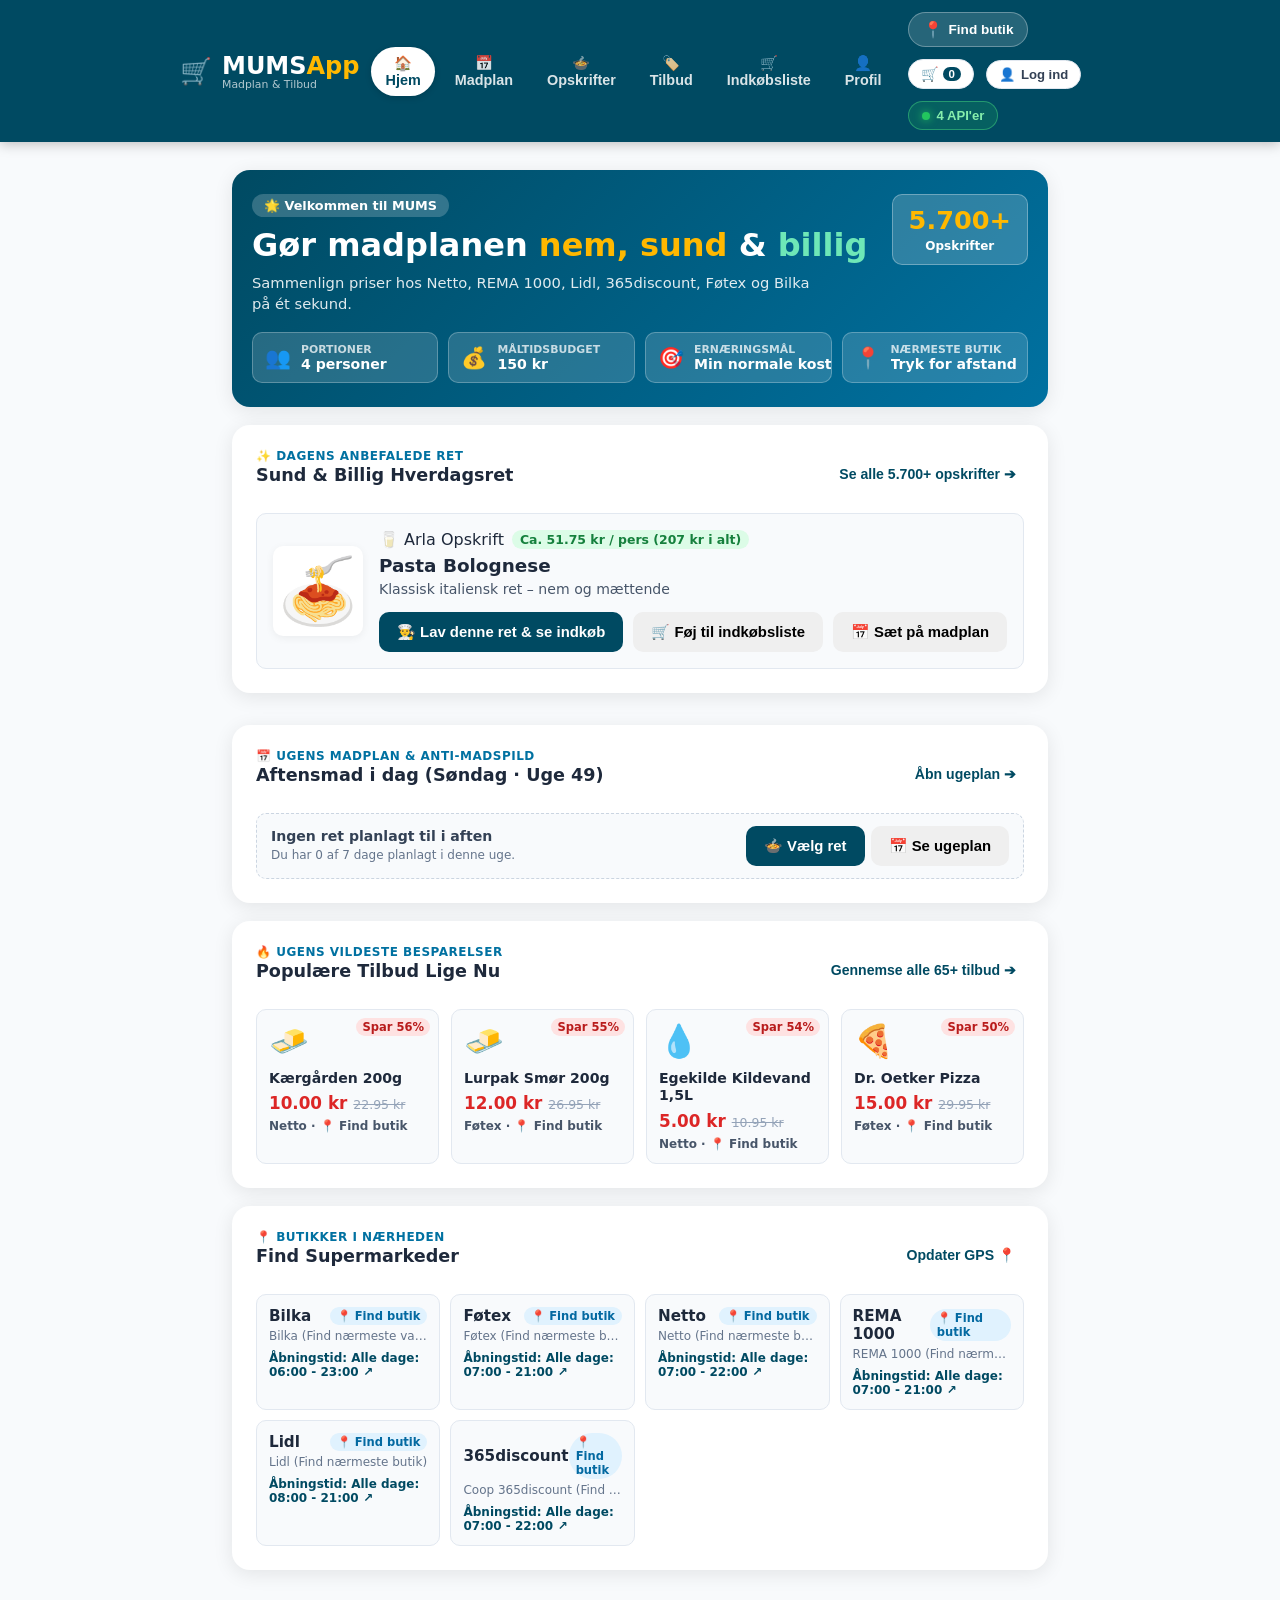
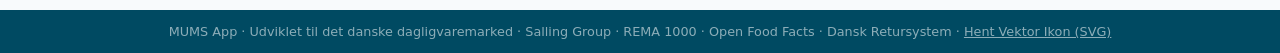
==== commit fe3cddad: "Komplet gennemgang af alle retter: Tilføjet alle råvarer, krydderier, citronsaft, olier og smagsgive" ====
--- a/index.html
+++ b/index.html
@@ -13,7 +13,7 @@
   <link rel="icon" type="image/png" sizes="192x192" href="icons/icon-192.png" />
   <link rel="apple-touch-icon" href="icons/icon-192.png" />
   <title>MUMS – Smart Dansk Mad- & Indkøbsapp</title>
-  <link rel="stylesheet" href="style.css?v=11" />
+  <link rel="stylesheet" href="style.css?v=14" />
   <!-- EmailJS SDK til rigtig email-afsendelse (gratis tier: 200 mails/måned) -->
   <script src="https://cdn.jsdelivr.net/npm/@emailjs/browser@4/dist/email.min.js"></script>
   <script>
@@ -125,7 +125,7 @@
             <p class="home-hero-sub">Sammenlign priser hos Netto, REMA 1000, Lidl, 365discount, Føtex og Bilka på ét sekund.</p>
           </div>
           <div class="home-hero-badge">
-            <span class="hero-badge-number">5.900+</span>
+            <span class="hero-badge-number">5.700+</span>
             <span class="hero-badge-txt">Opskrifter</span>
           </div>
         </div>
@@ -170,7 +170,7 @@
             <span class="section-badge">✨ Dagens anbefalede ret</span>
             <h2 class="section-title">Sund & Billig Hverdagsret</h2>
           </div>
-          <button class="btn-link" data-tab-target="recipes">Se alle 5.900+ opskrifter ➔</button>
+          <button class="btn-link" data-tab-target="recipes">Se alle 5.700+ opskrifter ➔</button>
         </div>
 
         <div class="featured-dish-box" id="homeFeaturedDishBox">
@@ -404,166 +404,67 @@
     </section>
 
     <!-- ========================================================================= -->
-    <!-- 2. FANEN: OPSKRIFTER (CATALOG, PORTIONER, BUDGET & MATCH)                 -->
+    <!-- 2. FANEN: OPSKRIFTER (CATALOG, PORTIONER, SØG & MATCHER)                 -->
     <!-- ========================================================================= -->
     <section id="tabViewRecipes" class="tab-view hidden">
-      <!-- PORTIONS- & BUDGET KONTROL -->
-      <div class="card servings-budget-bar">
-        <div class="servings-budget-inner">
-          <div class="servings-group">
-            <span class="ctrl-label">👥 Antal personer:</span>
-            <div class="servings-pills">
-              <button class="servings-btn" data-servings="1">1 pers.</button>
-              <button class="servings-btn" data-servings="2">2 pers.</button>
-              <button class="servings-btn active" data-servings="4">4 pers.</button>
-              <button class="servings-btn" data-servings="6">6 pers.</button>
-              <button class="servings-btn" data-servings="8">8 pers.</button>
-            </div>
-            <span class="servings-hint">Skalerer automatisk ingredienser & pakker</span>
-          </div>
-
-          <div class="budget-group">
-            <span class="ctrl-label">💰 Maks. Budget pr. måltid:</span>
-            <div class="budget-input-wrap">
-              <input type="number" id="budgetInput" placeholder="Fx 150" min="10" step="5" class="budget-input" value="150" />
-              <span class="budget-curr">kr</span>
-            </div>
-            <span id="budgetStatusBadge" class="budget-badge-pill within">Inden for budget</span>
-          </div>
-        </div>
-      </div>
-
-      <!-- ERNÆRINGSPROFIL & PRÆFERENCER -->
-      <div class="card nutrition-section">
-        <div class="nutrition-header">
-          <div>
-            <h2 class="section-title" style="margin-bottom:4px;">🎯 Dit Ernæringsmål</h2>
-            <p class="section-subtitle">Vælg et hurtigt mål, skift mellem dine egne profiler, eller klik <strong>Indstil selv</strong></p>
-            <div class="profile-manager-row">
-              <div class="profile-select-wrap">
-                <label for="userProfileSelect" class="profile-label">Aktiv profil:</label>
-                <select id="userProfileSelect" class="profile-dropdown">
-                  <option value="none">Standard mål</option>
-                </select>
-              </div>
-              <div class="profile-actions-wrap">
-                <button id="btnNewProfile" class="btn-profile-act" title="Opret ny profil">➕ Ny profil</button>
-                <button id="btnEditProfile" class="btn-profile-act hidden" title="Rediger profil">✏️ Rediger</button>
-                <button id="btnDeleteProfile" class="btn-profile-act btn-profile-danger hidden" title="Slet profil">🗑️ Slet</button>
-              </div>
-            </div>
-          </div>
-          <div class="quick-preset-btns">
-            <button class="preset-pill-btn" data-preset="bulk">💪 Bulk</button>
-            <button class="preset-pill-btn" data-preset="cutting">🔥 Cutting</button>
-            <button class="preset-pill-btn" data-preset="maintain">⚖️ Vedligehold</button>
-            <button id="toggleCustomPrefsBtn" class="preset-pill-btn preset-custom">⚙️ Indstil selv</button>
-            <button id="clearProfile" class="preset-pill-btn preset-clear">× Nulstil</button>
-          </div>
-        </div>
-
-        <!-- TOGGLABLE NUMERIC INPUTS CONTAINER -->
-        <div id="customNutritionWrap" class="custom-nutrition-wrap hidden">
-          <div class="custom-nutrition-banner">
-            <span>Skriv dine specifikke grænser per portion og vælg enhed:</span>
-          </div>
-          <div class="pref-grid">
-            <div class="pref-box">
-              <label class="pref-label">
-                <span>🥩 Protein</span>
-                <span class="pref-sub">Min. ønsket</span>
-              </label>
-              <div class="pref-input-group">
-                <input type="number" id="prefProteinVal" class="pref-num-input" placeholder="fx 40" min="0" step="1" />
-                <select id="prefProteinUnit" class="pref-unit-select">
-                  <option value="g">gram (g)</option>
-                  <option value="mg">mg</option>
-                  <option value="kcal">kcal</option>
-                  <option value="pct">% energi</option>
-                </select>
-              </div>
-            </div>
-
-            <div class="pref-box">
-              <label class="pref-label">
-                <span>🥑 Fedt</span>
-                <span class="pref-sub">Max. ønsket</span>
-              </label>
-              <div class="pref-input-group">
-                <input type="number" id="prefFatVal" class="pref-num-input" placeholder="fx 15" min="0" step="1" />
-                <select id="prefFatUnit" class="pref-unit-select">
-                  <option value="g">gram (g)</option>
-                  <option value="mg">mg</option>
-                  <option value="kcal">kcal</option>
-                  <option value="pct">% energi</option>
-                </select>
-              </div>
-            </div>
-
-            <div class="pref-box">
-              <label class="pref-label">
-                <span>⚡ Kalorier</span>
-                <span class="pref-sub">Mål per portion</span>
-              </label>
-              <div class="pref-input-group">
-                <input type="number" id="prefKcalVal" class="pref-num-input" placeholder="fx 550" min="0" step="10" />
-                <select id="prefKcalUnit" class="pref-unit-select">
-                  <option value="kcal">kcal</option>
-                  <option value="kJ">kJ</option>
-                </select>
-              </div>
-            </div>
-
-            <div class="pref-box">
-              <label class="pref-label">
-                <span>🌾 Kulhydrater</span>
-                <span class="pref-sub">Mål per portion</span>
-              </label>
-              <div class="pref-input-group">
-                <input type="number" id="prefCarbsVal" class="pref-num-input" placeholder="fx 60" min="0" step="1" />
-                <select id="prefCarbsUnit" class="pref-unit-select">
-                  <option value="g">gram (g)</option>
-                  <option value="mg">mg</option>
-                  <option value="kcal">kcal</option>
-                  <option value="pct">% energi</option>
-                </select>
-              </div>
-            </div>
-          </div>
-        </div>
-
-        <div id="profileSummary" class="profile-summary hidden">
-          <span id="profileSummaryText"></span>
-        </div>
-      </div>
-
-      <!-- OPSKRIFTSFILTER & ARLA / VALDEMARSRO HUB -->
+      <!-- Skjulte elementer for bagudkompatibilitet -->
+      <div style="display:none;" aria-hidden="true">
+        <input type="number" id="budgetInput" value="150" />
+        <span id="budgetStatusBadge"></span>
+        <select id="userProfileSelect"><option value="none">Standard</option></select>
+      </div>
+
+      <!-- EN SAMLET OPSKRIFTS-HUB: FIND, SØG & FILTRÉR BLANDT ALLE RETTER -->
       <div class="card recipe-hub-card">
         <div class="recipe-hub-top">
           <div>
             <h2 class="section-title" style="margin-bottom:4px;">🍲 Find Retter & Opskrifter</h2>
-            <p class="section-subtitle">Vælg kilde, søg direkte blandt 5.900+ verificerede retter fra Arla, Valdemarsro og MUMS, eller filtrér efter råvare</p>
-          </div>
-          <div class="recipe-source-pills" id="recipeSourcePills">
-            <button class="recipe-source-pill active" data-source="all">🌟 Alle opskrifter</button>
-            <button class="recipe-source-pill" data-source="Arla">🥛 Arla Opskrifter</button>
-            <button class="recipe-source-pill" data-source="Valdemarsro">🌿 Valdemarsro</button>
-          </div>
-        </div>
-
-        <!-- Råvare hurtig-filtre -->
-        <div class="recipe-cat-filter-row">
-          <button class="recipe-cat-btn active" data-cat="all">🌟 Alle typer</button>
-          <button class="recipe-cat-btn" data-cat="pasta">🍝 Pasta</button>
-          <button class="recipe-cat-btn" data-cat="kylling">🍗 Kylling</button>
-          <button class="recipe-cat-btn" data-cat="oksekød">🥩 Oksekød</button>
-          <button class="recipe-cat-btn" data-cat="vegetar">🥦 Vegetar</button>
-          <button class="recipe-cat-btn" data-cat="fisk">🐟 Fisk</button>
-          <button class="recipe-cat-btn" data-cat="suppe">🍲 Suppe</button>
-        </div>
-
-        <div class="recipe-quick-search-row" style="display: flex; gap: 10px; flex-wrap: wrap; align-items: center;">
-          <input type="text" id="recipeSearchInput" placeholder="🔎 Søg direkte blandt alle 5.900+ retter (fx carbonara, kylling i karry, lasagne, laks, suppe...)" class="recipe-search-input" style="flex: 1; min-width: 220px;" />
+            <p class="section-subtitle">Gennemse alle 5.700+ retter eller filtrér frit – vælg intet for at se alle retter</p>
+          </div>
+          <div style="display: flex; gap: 8px; flex-wrap: wrap; align-items: center;">
+            <button type="button" id="btnSurpriseMe" class="btn btn-secondary btn-surprise-me" title="Vælg en tilfældig lækker ret fra databasen">
+              🎲 Overrask mig!
+            </button>
+            <div class="recipe-source-pills" id="recipeSourcePills">
+              <button class="recipe-source-pill active" data-source="all">🌟 Alle kilder</button>
+              <button class="recipe-source-pill" data-source="Arla">🥛 Arla Opskrifter</button>
+              <button class="recipe-source-pill" data-source="Valdemarsro">🌿 Valdemarsro</button>
+            </div>
+          </div>
+        </div>
+
+        <!-- Råvare & Type hurtig-filtre samt portioner -->
+        <div class="recipe-hub-toolbar-row" style="display: flex; justify-content: space-between; align-items: center; flex-wrap: wrap; gap: 10px; margin-top: 10px;">
+          <div class="recipe-cat-filter-row">
+            <button class="recipe-cat-btn active" data-cat="all">🌟 Alle typer</button>
+            <button class="recipe-cat-btn" data-cat="favorites" id="btnHubFavorites">❤️ Mine Favoritter</button>
+            <button class="recipe-cat-btn" data-cat="pasta">🍝 Pasta</button>
+            <button class="recipe-cat-btn" data-cat="kylling">🍗 Kylling</button>
+            <button class="recipe-cat-btn" data-cat="oksekød">🥩 Oksekød</button>
+            <button class="recipe-cat-btn" data-cat="vegetar">🥦 Vegetar</button>
+            <button class="recipe-cat-btn" data-cat="fisk">🐟 Fisk</button>
+            <button class="recipe-cat-btn" data-cat="suppe">🍲 Suppe</button>
+          </div>
+
+          <!-- Hurtig person-vælger for opskrifter (QoL) -->
+          <div class="recipe-servings-mini-bar" style="display: flex; align-items: center; gap: 6px;">
+            <span style="font-size: 0.8rem; font-weight: 700; color: var(--text-secondary);">👥 Portioner:</span>
+            <div class="servings-pills recipe-serving-pills" id="recipeServingPillsGroup">
+              <button type="button" class="servings-btn" data-servings="1">1</button>
+              <button type="button" class="servings-btn" data-servings="2">2</button>
+              <button type="button" class="servings-btn active" data-servings="4">4 pers</button>
+              <button type="button" class="servings-btn" data-servings="6">6</button>
+              <button type="button" class="servings-btn" data-servings="8">8</button>
+            </div>
+          </div>
+        </div>
+
+        <!-- Enkelt samlet søgefelt og fokus-vælger -->
+        <div class="recipe-quick-search-row" style="display: flex; gap: 10px; flex-wrap: wrap; align-items: center; margin-top: 10px;">
+          <div class="recipe-search-input-wrap" style="position: relative; flex: 1; min-width: 240px;">
+            <input type="text" id="recipeSearchInput" placeholder="🔎 Søg efter ret eller råvare (fx lasagne, kylling, pasta, laks)..." class="recipe-search-input" style="width: 100%; padding-right: 32px;" />
+            <button type="button" id="btnClearRecipeSearch" style="display: none; position: absolute; right: 10px; top: 50%; transform: translateY(-50%); background: none; border: none; font-size: 16px; color: var(--gray-400); cursor: pointer; padding: 4px;" title="Ryd søgefelt">✕</button>
+          </div>
           
           <div class="recipe-focus-wrap" style="display: flex; align-items: center; gap: 8px;">
             <label for="recipeFocusSelect" style="font-size: 13px; font-weight: 700; color: var(--text-secondary); white-space: nowrap;">🎯 Fokusér på:</label>
@@ -578,40 +479,14 @@
           </div>
 
           <div class="recipe-search-info-bar">
-            <span id="recipeCountDisplay" class="recipe-count-pill">⚡ 5.900+ retter</span>
-          </div>
-        </div>
-      </div>
-
-      <!-- INGREDIENS INPUT OG BUTIKSVALG (HURTIG SØGNING) -->
-      <div class="card input-section" style="margin-top: 14px;">
-        <div class="section-collapsible-title">
-          <span>🥕 Søg specifikt ud fra dine egne ingredienser</span>
-        </div>
-        <div class="quick-picks">
-          <p class="quick-label">Hurtige råvarer:</p>
-          <div class="quick-buttons">
-            <button class="quick-btn" data-recipe="pasta">🍝 Pasta</button>
-            <button class="quick-btn" data-recipe="chicken">🍗 Kylling</button>
-            <button class="quick-btn" data-recipe="drinks">🥤 Sodavand & Pant</button>
-            <button class="quick-btn" data-recipe="salad">🥗 Salat</button>
-            <button class="quick-btn" data-recipe="soup">🍲 Suppe</button>
-            <button class="quick-btn" data-recipe="fish">🐟 Fisk</button>
-            <button class="quick-btn" data-recipe="eggs">🥚 Æg</button>
-            <button class="quick-btn" data-recipe="beef">🥩 Oksekød</button>
-          </div>
-        </div>
-
-        <div class="ingredient-input-row">
-          <input type="text" id="ingredientInput" class="ingredient-input"
-            placeholder="Fx: kylling, flæskesteg, pasta, eller ingredienser du har..." autocomplete="off" />
-          <button id="addIngredientBtn" class="btn btn-primary">+ Tilføj råvare</button>
-        </div>
-        <div id="ingredientTags" class="ingredient-tags"></div>
-
-        <div class="store-filter">
-          <p class="filter-label">Aktive butikker i sammenligningen:</p>
-          <div class="store-checkboxes" id="storeCheckboxes">
+            <span id="recipeCountDisplay" class="recipe-count-pill">⚡ 5.700+ retter</span>
+          </div>
+        </div>
+
+        <!-- Butikker der sammenlignes på tværs af -->
+        <div class="recipe-stores-bar" style="margin-top: 12px; padding-top: 10px; border-top: 1px solid var(--border-color, #e2e8f0); display: flex; align-items: center; justify-content: space-between; flex-wrap: wrap; gap: 8px;">
+          <span style="font-size: 0.8rem; font-weight: 700; color: var(--text-secondary);">🏪 Butikker i sammenligningen:</span>
+          <div class="store-checkboxes" id="storeCheckboxes" style="display: flex; flex-wrap: wrap; gap: 10px; font-size: 0.82rem;">
             <label class="store-check"><input type="checkbox" name="store" value="bilka" checked /><span class="store-dot bilka-dot"></span>Bilka</label>
             <label class="store-check"><input type="checkbox" name="store" value="foetex" checked /><span class="store-dot foetex-dot"></span>Føtex</label>
             <label class="store-check"><input type="checkbox" name="store" value="netto" checked /><span class="store-dot netto-dot"></span>Netto</label>
@@ -620,11 +495,6 @@
             <label class="store-check"><input type="checkbox" name="store" value="coop365" checked /><span class="store-dot coop365-dot"></span>365discount</label>
           </div>
         </div>
-
-        <button id="searchBtn" class="btn btn-search">
-          <span class="btn-icon">🔍</span>
-          Find retter & sammenlign priser
-        </button>
       </div>
 
       <!-- LOADING INDICATOR -->
@@ -639,33 +509,7 @@
           <!-- Filled dynamically by renderRecipeCards() -->
         </div>
 
-        <!-- PRISSAMMENLIGNINGS TABEL -->
-        <div class="card price-comparison-card" style="margin-top:20px;">
-          <div class="results-header">
-            <div>
-              <h2 class="section-title" style="margin-bottom:4px;">💰 Prissammenligning</h2>
-              <div class="pant-banner-badge">
-                <span>🏷️ <strong>Dansk Pant</strong> (Pant A: 1 kr · Pant B: 1,5 kr · Pant C: 3 kr) beregnes automatisk</span>
-              </div>
-            </div>
-            <div class="total-row">
-              <span>Bedste samlede pris:</span>
-              <span id="totalBestPrice" class="total-price">—</span>
-            </div>
-          </div>
-          <div id="comparisonTable" class="comparison-table-wrapper"></div>
-          <div id="winnerBanner" class="winner-banner hidden">
-            <div class="winner-icon">🏆</div>
-            <div>
-              <div class="winner-title">Billigste samlet indkøb</div>
-              <div id="winnerStore" class="winner-store"></div>
-            </div>
-            <div id="winnerPrice" class="winner-price"></div>
-          </div>
-        </div>
-      </div>
-
-      <!-- EMPTY STATE -->
+        <!-- EMPTY STATE -->
       <div id="emptyState" class="empty-state hidden">
         <div class="empty-icon">🛒</div>
         <p>Vælg dine ingredienser eller søg en ret foroven</p>
@@ -695,9 +539,7 @@
               <span class="countdown-label">⏳ Udløber om:</span>
               <span class="countdown-clock" id="flyerCountdownClock">02d 14t 32m 10s</span>
             </div>
-            <button id="btnSimulateExpire" class="btn-simulate-expire" title="Simulér avisudløb og aktivér næste avis">
-              ⏩ Simulér avisudløb & skift avis
-            </button>
+            
           </div>
         </div>
       </div>
@@ -1489,10 +1331,12 @@
   </footer>
 
   <!-- MUMS Core App Scripts (Indlæses først så appen starter lynhurtigt) -->
-  <script src="data.js?v=11"></script>
-  <script src="live_offers.js?v=11"></script>
-  <script src="app.js?v=11"></script>
+  <script src="data.js?v=12"></script>
+  <script src="live_offers.js?v=12"></script>
+  <script src="app.js?v=14"></script>
   <!-- Kæmpe opskriftsdatabase (Indlæses med defer så siden er interaktiv med det samme) -->
-  <script src="recipes_db.js?v=11" defer></script>
+  <script src="recipes_db.js?v=12" defer></script>
+  <!-- FLYDENDE SCROLL TIL TOPPEN KNAP (QoL) -->
+  <button id="btnBackToTop" class="btn-back-to-top" title="Rul til toppen">⬆️</button>
 </body>
 </html>
--- a/style.css
+++ b/style.css
@@ -6006,3 +6006,261 @@
 body.dark-theme .waste-rec-leftovers span {
   color: #a7f3d0 !important;
 }
+
+/* Hurtig + Madplan knap og ryd-søgeknap i opskriftshubben */
+.quick-add-mp-btn {
+  background: var(--gray-100);
+  border: 1px solid var(--gray-300);
+  color: var(--text-primary);
+  cursor: pointer;
+  transition: all 0.15s ease;
+}
+.quick-add-mp-btn:hover {
+  background: var(--primary, #10b981);
+  border-color: var(--primary, #10b981);
+  color: #ffffff !important;
+}
+body.dark-theme .quick-add-mp-btn {
+  background: #1e293b !important;
+  border-color: #475569 !important;
+  color: #e2e8f0 !important;
+}
+body.dark-theme .quick-add-mp-btn:hover {
+  background: #10b981 !important;
+  border-color: #10b981 !important;
+  color: #ffffff !important;
+}
+
+
+/* ========================================================================== */
+/* QUALITY-OF-LIFE (QoL) FEATURES & CONTRAST ENHANCEMENTS                      */
+/* ========================================================================== */
+
+/* 1. FAVORIT KNAP (❤️) PÅ RETTER */
+.recipe-fav-btn {
+  background: rgba(255, 255, 255, 0.85);
+  border: 1px solid var(--border-color, #e2e8f0);
+  border-radius: 999px;
+  width: 34px;
+  height: 34px;
+  display: inline-flex;
+  align-items: center;
+  justify-content: center;
+  font-size: 1.1rem;
+  cursor: pointer;
+  transition: transform 0.2s cubic-bezier(0.34, 1.56, 0.64, 1), background 0.2s ease, border-color 0.2s ease;
+  flex-shrink: 0;
+  box-shadow: 0 1px 3px rgba(0,0,0,0.06);
+}
+.recipe-fav-btn:hover {
+  transform: scale(1.15);
+  background: #ffffff;
+  border-color: #f43f5e;
+}
+.recipe-fav-btn.active {
+  background: #ffe4e6;
+  border-color: #fda4af;
+  color: #e11d48;
+}
+body.dark-theme .recipe-fav-btn {
+  background: #1e293b;
+  border-color: #334155;
+  color: #f8fafc;
+}
+body.dark-theme .recipe-fav-btn:hover {
+  background: #334155;
+  border-color: #f43f5e;
+}
+body.dark-theme .recipe-fav-btn.active {
+  background: #4c0519;
+  border-color: #be123c;
+  color: #fb7185;
+}
+
+/* 2. OVERRASK MIG KNAP */
+.btn-surprise-me {
+  background: linear-gradient(135deg, #10b981 0%, #059669 100%) !important;
+  color: #ffffff !important;
+  border: none !important;
+  font-weight: 700 !important;
+  padding: 7px 14px !important;
+  border-radius: 999px !important;
+  box-shadow: 0 2px 6px rgba(16, 185, 129, 0.3) !important;
+  transition: transform 0.2s ease, box-shadow 0.2s ease !important;
+  cursor: pointer;
+}
+.btn-surprise-me:hover {
+  transform: translateY(-1px) scale(1.03);
+  box-shadow: 0 4px 12px rgba(16, 185, 129, 0.45) !important;
+}
+
+/* 3. KOMPAKT PORTIONSVÆLGER I OPSKRIFTER */
+.recipe-servings-mini-bar .servings-pills {
+  display: inline-flex;
+  gap: 3px;
+  background: var(--bg-card, #f8fafc);
+  padding: 2px;
+  border-radius: 999px;
+  border: 1px solid var(--border-color, #cbd5e1);
+}
+.recipe-servings-mini-bar .servings-btn {
+  background: none;
+  border: none;
+  padding: 4px 9px;
+  border-radius: 999px;
+  font-size: 0.78rem;
+  font-weight: 700;
+  color: var(--text-secondary, #64748b);
+  cursor: pointer;
+  transition: all 0.15s ease;
+}
+.recipe-servings-mini-bar .servings-btn.active {
+  background: var(--primary, #059669);
+  color: #ffffff;
+  box-shadow: 0 1px 3px rgba(0,0,0,0.12);
+}
+
+/* 4. FLYDENDE SCROLL-TIL-TOPPEN KNAP */
+.btn-back-to-top {
+  position: fixed;
+  bottom: 24px;
+  right: 24px;
+  width: 46px;
+  height: 46px;
+  border-radius: 50%;
+  background: var(--primary, #059669);
+  color: #ffffff;
+  border: none;
+  font-size: 1.3rem;
+  display: flex;
+  align-items: center;
+  justify-content: center;
+  box-shadow: 0 4px 14px rgba(0,0,0,0.22);
+  cursor: pointer;
+  opacity: 0;
+  visibility: hidden;
+  transform: translateY(12px);
+  transition: opacity 0.25s ease, transform 0.25s ease, background 0.2s ease;
+  z-index: 999;
+}
+.btn-back-to-top.visible {
+  opacity: 1;
+  visibility: visible;
+  transform: translateY(0);
+}
+.btn-back-to-top:hover {
+  background: var(--primary-dark, #047857);
+  transform: translateY(-2px);
+  box-shadow: 0 6px 18px rgba(0,0,0,0.3);
+}
+
+/* 5. KOKKETILSTAND (HOLD SKÆRMEN TÆNDT - SCREEN WAKE LOCK) */
+.cook-mode-btn {
+  display: inline-flex;
+  align-items: center;
+  gap: 6px;
+  background: #f1f5f9;
+  border: 1px solid #cbd5e1;
+  color: #334155;
+  border-radius: 8px;
+  padding: 6px 12px;
+  font-size: 0.8rem;
+  font-weight: 700;
+  cursor: pointer;
+  transition: all 0.2s ease;
+}
+.cook-mode-btn:hover {
+  background: #e2e8f0;
+}
+.cook-mode-btn.active {
+  background: #ecfdf5;
+  border-color: #10b981;
+  color: #047857;
+  box-shadow: 0 0 0 2px rgba(16, 185, 129, 0.2);
+}
+body.dark-theme .cook-mode-btn {
+  background: #1e293b;
+  border-color: #334155;
+  color: #94a3b8;
+}
+body.dark-theme .cook-mode-btn.active {
+  background: #064e3b;
+  border-color: #10b981;
+  color: #6ee7b7;
+}
+
+/* 6. OVERRASK MIG PULS HIGHLIGHT */
+@keyframes recipeHighlightPulse {
+  0% { box-shadow: 0 0 0 0 rgba(16, 185, 129, 0.7); }
+  70% { box-shadow: 0 0 0 14px rgba(16, 185, 129, 0); }
+  100% { box-shadow: 0 0 0 0 rgba(16, 185, 129, 0); }
+}
+.recipe-card.highlight-surprise {
+  animation: recipeHighlightPulse 1.2s 2 ease-out;
+  border-color: #10b981 !important;
+}
+
+/* 7. HØJKONTRAST FIX FOR MADSPILDS-BÅND OG FORSLAG I BÅDE LYS OG MØRK TEMA */
+.mp-waste-compact-banner {
+  background: #f0fdf4 !important;
+  border: 1.5px solid #86efac !important;
+  color: #14532d !important;
+}
+.mp-waste-lbl {
+  color: #166534 !important;
+  font-weight: 800 !important;
+}
+.mp-waste-rec-pill {
+  background: #ffffff !important;
+  border: 1.5px solid #86efac !important;
+  box-shadow: 0 1px 3px rgba(0,0,0,0.06);
+}
+.mp-rec-name {
+  color: #0f172a !important;
+  font-weight: 800 !important;
+}
+.mp-rec-leftovers {
+  color: #15803d !important;
+  font-weight: 600 !important;
+}
+
+body.dark-theme .mp-waste-compact-banner,
+body.dark-theme .mealplan-waste-insight-box {
+  background: #022c22 !important;
+  border-color: #059669 !important;
+  color: #ecfdf5 !important;
+}
+body.dark-theme .mp-waste-lbl,
+body.dark-theme .waste-section-title,
+body.dark-theme .waste-recs-title {
+  color: #34d399 !important;
+  font-weight: 800 !important;
+}
+body.dark-theme .mp-waste-empty-strip,
+body.dark-theme .mealplan-waste-insight-box p {
+  color: #e2e8f0 !important;
+}
+body.dark-theme .waste-tag-chip {
+  background: #064e3b !important;
+  color: #a7f3d0 !important;
+  border: 1px solid #059669 !important;
+}
+body.dark-theme .mp-waste-rec-pill,
+body.dark-theme .waste-rec-card {
+  background: #0f172a !important;
+  border: 1.5px solid #059669 !important;
+  box-shadow: 0 4px 12px rgba(0,0,0,0.3) !important;
+}
+body.dark-theme .mp-rec-name,
+body.dark-theme .waste-rec-dish-name {
+  color: #ffffff !important;
+  font-weight: 800 !important;
+}
+body.dark-theme .mp-rec-leftovers,
+body.dark-theme .waste-rec-leftovers {
+  color: #34d399 !important;
+  font-weight: 600 !important;
+}
+body.dark-theme .waste-rec-leftovers span {
+  color: #a7f3d0 !important;
+}
